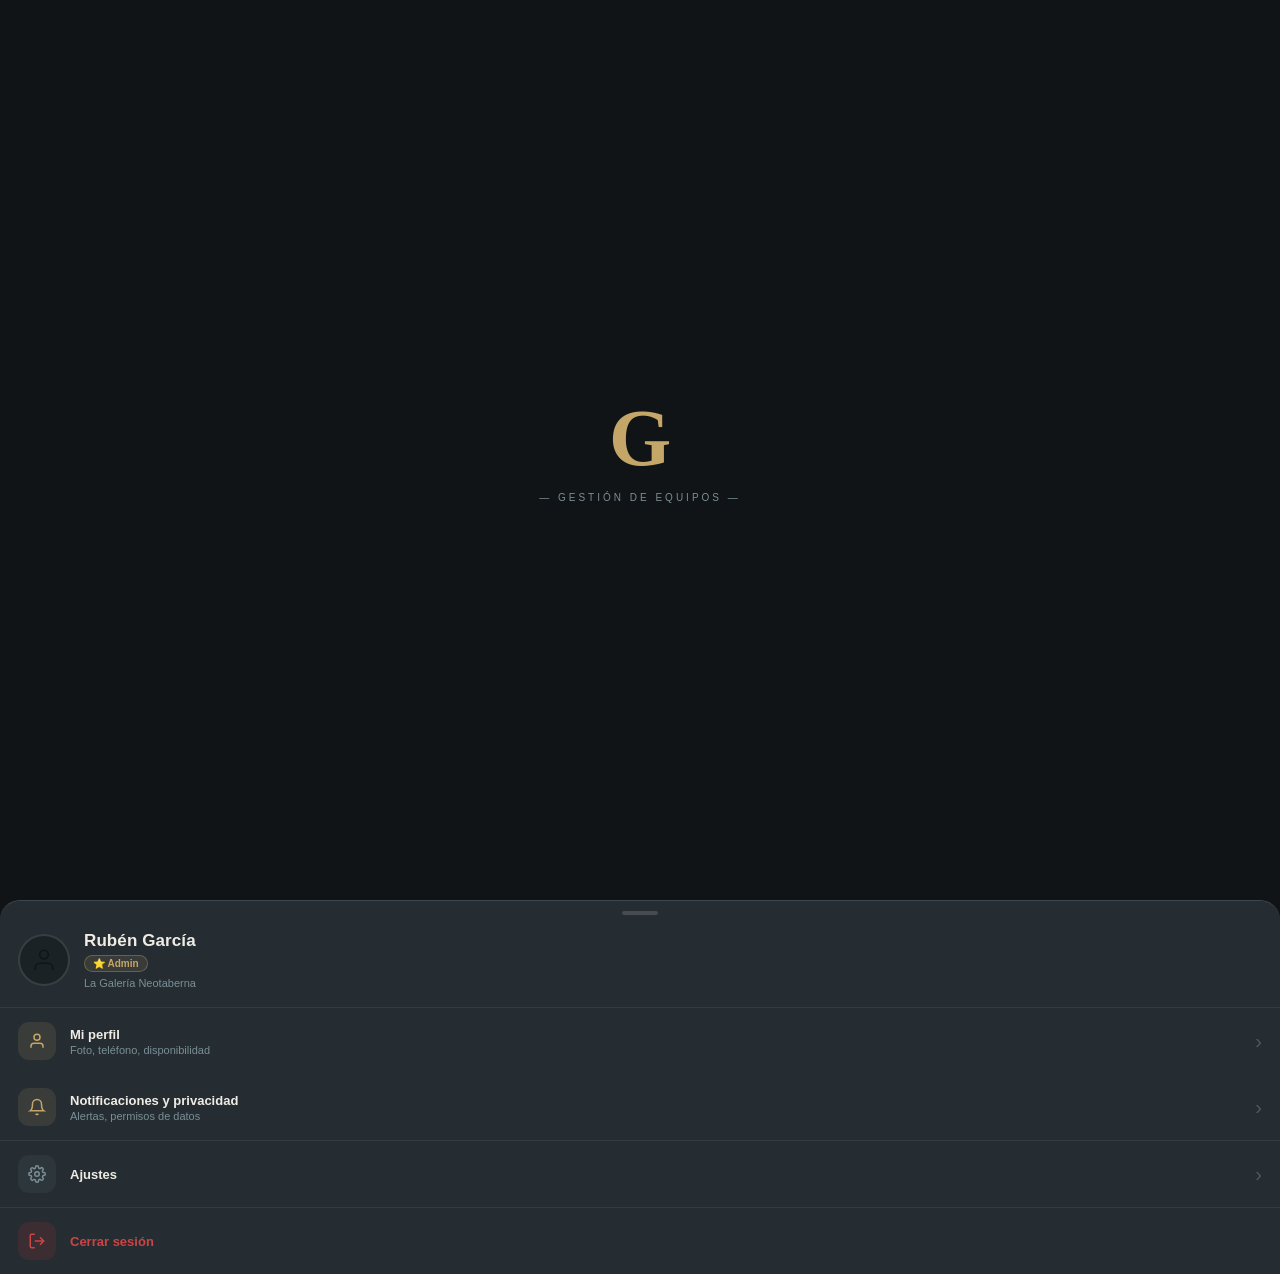
==== index.html @ b86d07d1 "v0.2.6 limpieza de stock icono de guardado modal y helpers" ====
﻿<!DOCTYPE html>
<html lang="es">
<head>
<meta charset="UTF-8">
<meta name="viewport" content="width=device-width,initial-scale=1.0,maximum-scale=1.0,viewport-fit=cover">
<title>La Galería — Gestión</title>
<link rel="stylesheet" href="assets/styles/tokens.css">
<style>
/* ── RESET & TOKENS ── */
*{box-sizing:border-box;margin:0;padding:0;-webkit-tap-highlight-color:transparent}
:root{
  --brd:rgba(255,255,255,0.07);
  --brd2:rgba(255,255,255,0.13);
}
body{
  background:var(--bg);
  font-family:-apple-system,BlinkMacSystemFont,"Segoe UI",sans-serif;
  height:100vh;height:100dvh;
  display:flex;flex-direction:column;overflow:hidden;
}


/* ══════════════════════════════
   LOGIN SCREEN
══════════════════════════════ */
#login-screen{
  position:fixed;inset:0;
  background:var(--bg);
  z-index:200;
  display:flex;flex-direction:column;
  align-items:center;justify-content:center;
  padding:24px;
  transition:opacity .3s;
}
#login-screen.hide{opacity:0;pointer-events:none}

.login-card{
  width:100%;max-width:360px;
  display:flex;flex-direction:column;gap:0;
}
.login-logo{
  text-align:center;
  padding-bottom:28px;
}
.login-logo .neo{font-size:8px;letter-spacing:3px;color:var(--acc);text-transform:uppercase;margin-bottom:2px}
.login-logo .main{font-size:28px;color:var(--acc);font-family:Georgia,serif;letter-spacing:5px;line-height:1}
.login-logo .deco{display:flex;align-items:center;justify-content:center;gap:6px;margin-top:4px}
.login-logo .line{width:28px;height:.5px;background:rgba(197,166,105,.4)}
.login-logo .sub{font-size:7px;letter-spacing:3px;color:var(--acc);opacity:.6;text-transform:uppercase}

.login-form{
  background:var(--surf);
  border:1px solid var(--brd2);
  border-radius:16px;
  padding:24px 20px 20px;
  display:flex;flex-direction:column;gap:14px;
}
.l-field{display:flex;flex-direction:column;gap:5px}
.l-field label{font-size:10px;font-weight:700;color:var(--dim);letter-spacing:.6px;text-transform:uppercase}
.l-input-wrap{
  display:flex;align-items:center;gap:10px;
  background:var(--bg);border:1px solid var(--brd2);border-radius:10px;padding:10px 13px;
}
.l-input-wrap svg{color:var(--dim);flex-shrink:0}
.l-input-wrap input{
  flex:1;background:none;border:none;outline:none;
  color:var(--txt);font-size:14px;
}
.l-input-wrap input::placeholder{color:var(--faint)}
.l-input-wrap:focus-within{border-color:var(--acc-bd)}

.btn-login{
  background:var(--acc);border:none;border-radius:10px;
  padding:13px;width:100%;
  font-size:14px;font-weight:700;color:#1a1810;
  cursor:pointer;letter-spacing:.3px;
  transition:opacity .15s;
}
.btn-login:active{opacity:.85}
.login-forgot{
  text-align:center;font-size:12px;color:var(--dim);
  padding-top:4px;
}
.login-forgot span{color:var(--acc);cursor:pointer}


/* ══════════════════════════════
   APP SHELL
══════════════════════════════ */
#app{display:flex;flex-direction:column;flex:1;overflow:hidden;opacity:0;transition:opacity .3s}
#app.show{opacity:1}


/* ══════════════════════════════
   HEADER — único, siempre igual
══════════════════════════════ */









#header-avatar{
  /* avatar RG — derecha */
  width:34px;height:34px;border-radius:50%;
  background:var(--acc);border:none;
  cursor:pointer;display:flex;align-items:center;justify-content:center;
  font-size:11px;font-weight:700;color:#1a1810;letter-spacing:.5px;
  flex-shrink:0;transition:box-shadow .2s;
}
#header-avatar:active{box-shadow:0 0 0 3px var(--acc-bd)}
#header-save-ind{display:flex;align-items:center;justify-content:center;width:26px;height:26px;color:#C9A84C;opacity:.35;transition:opacity .3s,color .3s;flex-shrink:0;cursor:default}
#header-save-ind.saving{opacity:1;animation:hsi-pulse 1.2s ease-in-out infinite}
#header-save-ind.saved{opacity:1}
#header-save-ind.save-err{color:#cc6060;opacity:1}
@keyframes hsi-pulse{0%,100%{opacity:.5}50%{opacity:1}}


/* ══════════════════════════════
   CONTENT — iframes
══════════════════════════════ */
#pages{position:fixed;top:52px;left:0;right:0;bottom:62px;overflow:hidden}
#pages iframe{position:absolute;inset:0;width:100%;height:100%;border:none;display:none;overflow:hidden}
#pages iframe.active{display:block}


/* ══════════════════════════════
   FOOTER NAV — único, siempre igual
══════════════════════════════ */
.nav-btn{
  flex:1;display:flex;flex-direction:column;
  align-items:center;justify-content:center;gap:3px;
  cursor:pointer;padding:6px 4px;border:none;background:transparent;
}
.nav-btn svg{color:var(--faint);transition:color .15s}
.nav-btn span{font-size:10px;font-weight:500;color:var(--faint);transition:color .15s}
.nav-btn.active svg,.nav-btn.active span{color:var(--acc)}
.nav-btn:active{opacity:.7}


/* ══════════════════════════════
   OVERLAY — fondo oscuro
══════════════════════════════ */
#overlay{
  position:fixed;inset:0;
  background:rgba(0,0,0,0);
  z-index:100;pointer-events:none;
  transition:background .3s;
}
#overlay.show{background:rgba(0,0,0,.65);pointer-events:auto}


/* ══════════════════════════════
   PERFIL — bottom sheet genérico
   (igual para todos los roles)
══════════════════════════════ */
#profile-sheet{
  position:fixed;bottom:0;left:0;right:0;
  background:#252d32;
  border-radius:20px 20px 0 0;
  border-top:1px solid var(--brd2);
  transform:translateY(100%);
  transition:transform .32s cubic-bezier(.32,0,.18,1);
  z-index:110;
  max-height:88vh;overflow-y:auto;
}
#profile-sheet.show{transform:translateY(0)}

.sheet-handle{display:flex;justify-content:center;padding:10px 0 6px}
.handle-bar{width:36px;height:4px;background:rgba(255,255,255,.15);border-radius:2px}

/* hero del perfil */
.prf-hero{
  display:flex;align-items:center;gap:14px;
  padding:10px 18px 18px;
  border-bottom:1px solid var(--brd);
}
.prf-avatar{
  width:52px;height:52px;border-radius:50%;
  background:var(--surf);border:2px solid var(--brd2);
  display:flex;align-items:center;justify-content:center;
  flex-shrink:0;overflow:hidden;position:relative;
}
.prf-avatar svg{opacity:.4}
.prf-name{font-size:17px;font-weight:700;color:var(--txt);letter-spacing:.1px}
.prf-badge{
  display:inline-flex;align-items:center;gap:4px;
  background:var(--acc-bg);border:1px solid var(--acc-bd);
  border-radius:10px;padding:2px 8px;
  font-size:10px;font-weight:700;color:var(--acc);margin-top:4px;
}
.prf-local{font-size:11px;color:var(--dim);margin-top:5px}

/* filas del menú de perfil */
.prf-section{border-bottom:1px solid var(--brd)}
.prf-section:last-child{border-bottom:none;padding-bottom:env(safe-area-inset-bottom,12px)}
.prf-row{
  display:flex;align-items:center;gap:14px;
  padding:14px 18px;cursor:pointer;
  transition:background .15s;
}
.prf-row:active{background:rgba(255,255,255,.04)}
.prf-icon{
  width:38px;height:38px;border-radius:11px;
  display:flex;align-items:center;justify-content:center;flex-shrink:0;
}
.pi-gold{background:var(--acc-bg);color:var(--acc)}
.pi-dim{background:rgba(74,90,96,.2);color:var(--dim)}
.pi-red{background:var(--red-bg);color:var(--red)}
.prf-label{font-size:13px;font-weight:600;color:var(--txt)}
.prf-sub{font-size:11px;color:var(--dim);margin-top:2px}
.prf-arrow{color:var(--faint);font-size:20px;font-weight:300;margin-left:auto;flex-shrink:0}

/* fila cerrar sesión — layout especial */
.prf-logout-right{
  margin-left:auto;
  display:flex;align-items:center;gap:6px;
  background:var(--red-bg);border:1px solid var(--red-bd);
  border-radius:8px;padding:7px 13px;
}
.prf-logout-right span{font-size:12px;font-weight:700;color:var(--red)}


/* ══════════════════════════════
   MODALES SECUNDARIOS
   (Zonas, Equipo — reutilizados)
══════════════════════════════ */
.modal-overlay{
  position:fixed;inset:0;
  background:rgba(0,0,0,.75);
  z-index:130;display:none;
  align-items:center;justify-content:center;padding:20px;
}
.modal-overlay.show{display:flex}
.modal{
  background:var(--nav);border:1px solid var(--brd2);
  border-radius:14px;padding:18px;
  width:100%;max-width:380px;
  max-height:85vh;overflow-y:auto;
}
.modal-hdr{display:flex;align-items:center;justify-content:space-between;margin-bottom:14px}
.modal-title{font-size:14px;font-weight:700;color:var(--txt)}
.mclose{background:none;border:none;font-size:22px;color:var(--dim);cursor:pointer;line-height:1}

.field{margin-bottom:10px}
.field label{display:block;font-size:10px;font-weight:700;color:var(--dim);margin-bottom:4px;text-transform:uppercase;letter-spacing:.5px}
.inp{width:100%;background:var(--bg);border:1px solid var(--brd2);border-radius:8px;padding:9px 12px;color:var(--txt);font-size:13px;outline:none}
.inp:focus{border-color:var(--acc-bd)}
.row2{display:grid;grid-template-columns:1fr 1fr;gap:8px}
.btn-confirm{background:var(--acc);border:none;border-radius:8px;padding:12px;width:100%;font-size:13px;font-weight:700;color:#1a1810;cursor:pointer;margin-top:8px}
.btn-confirm:active{opacity:.85}
.btn-del{background:transparent;border:1px solid var(--red-bd);border-radius:8px;padding:10px;width:100%;font-size:12px;font-weight:600;color:var(--red);cursor:pointer;margin-top:6px}

.stepper-field{display:flex;align-items:center;gap:4px}
.step-btn{width:36px;height:36px;flex-shrink:0;border-radius:8px;border:1px solid var(--brd2);background:var(--nav);color:var(--txt);font-size:20px;font-weight:300;cursor:pointer;display:flex;align-items:center;justify-content:center}
.step-inp{text-align:center;flex:1;min-width:0}
.step-inp::-webkit-inner-spin-button,.step-inp::-webkit-outer-spin-button{-webkit-appearance:none}

.emoji-grid{display:grid;grid-template-columns:repeat(7,1fr);gap:4px;margin-top:4px}
.emoji-opt{padding:8px 4px;border-radius:8px;border:1px solid var(--brd2);background:var(--surf);font-size:18px;text-align:center;cursor:pointer;transition:all .15s}
.emoji-opt.act{background:var(--acc-bg);border-color:var(--acc-bd);box-shadow:0 0 0 2px var(--acc-bd)}
.emoji-grid-wrap{overflow:hidden;transition:max-height .25s ease}
.emoji-grid-wrap.collapsed{max-height:52px}
.emoji-grid-wrap.expanded{max-height:400px}
.emoji-expand-btn{display:flex;align-items:center;justify-content:center;gap:5px;width:100%;margin-top:6px;padding:7px;background:transparent;border:1px solid var(--brd2);border-radius:8px;color:var(--dim);font-size:11px;font-weight:600;cursor:pointer}
.emoji-expand-chevron{font-style:normal;transition:transform .2s;display:inline-block}

.switch{position:relative;display:inline-block;width:44px;height:26px;flex-shrink:0}
.switch input{opacity:0;width:0;height:0;position:absolute}
.switch-track{position:absolute;inset:0;background:var(--brd2);border-radius:13px;transition:.2s;cursor:pointer}
.switch-track:before{content:'';position:absolute;width:20px;height:20px;left:3px;top:3px;background:#fff;border-radius:50%;transition:.2s}
.switch input:checked + .switch-track{background:var(--acc)}
.switch input:checked + .switch-track:before{transform:translateX(18px)}
.nombre-switch-row{display:flex;align-items:flex-end;gap:10px;margin-bottom:10px}
.nombre-switch-row .field{flex:1;margin-bottom:0}
.switch-row{display:flex;flex-direction:column;align-items:center;gap:4px;flex-shrink:0;padding-bottom:2px}
.switch-lbl{font-size:10px;font-weight:700;color:var(--dim);text-transform:uppercase;letter-spacing:.5px}


/* ══════════════════════════════
   TOAST
══════════════════════════════ */
#_toast{
  position:fixed;bottom:80px;left:50%;transform:translateX(-50%);
  background:#1a2f3a;border:1px solid var(--brd2);
  color:var(--txt);padding:9px 18px;border-radius:20px;
  font-size:12px;font-weight:600;
  z-index:999;opacity:0;transition:opacity .3s;
  pointer-events:none;white-space:nowrap;
}


/* recordar sesión */
.l-remember{
  display:flex;align-items:center;gap:10px;cursor:pointer;
  padding:2px 0;
}
.l-remember input{display:none}
.l-remember-track{
  width:38px;height:22px;border-radius:11px;
  background:var(--brd2);position:relative;
  flex-shrink:0;transition:background .2s;
}
.l-remember-track::before{
  content:'';position:absolute;
  width:16px;height:16px;top:3px;left:3px;
  background:#fff;border-radius:50%;transition:transform .2s;
}
.l-remember input:checked ~ .l-remember-track{background:var(--acc)}
.l-remember input:checked ~ .l-remember-track::before{transform:translateX(16px)}
.l-remember-label{font-size:12px;color:var(--muted)}

/* LANDSCAPE */
@media (orientation:landscape) and (max-height:500px){
  
  }

/* ── FOOTER FIXED ── */
.switch-track::before{content:'';position:absolute;width:20px;height:20px;left:3px;top:3px;background:white;border-radius:50%;transition:transform .2s}
.switch input:checked + .switch-track::before{transform:translateX(18px)}
.prf-mp-avatar-wrap{display:flex;flex-direction:column;align-items:center;padding:20px 18px 14px;border-bottom:1px solid var(--brd)}
.prf-mp-avatar{width:72px;height:72px;border-radius:50%;background:rgba(197,166,105,.12);border:2px solid rgba(197,166,105,.3);display:flex;align-items:center;justify-content:center;font-size:24px;font-weight:700;color:var(--acc);overflow:hidden;margin-bottom:10px}
.prf-mp-photo-btn{display:flex;align-items:center;gap:6px;background:var(--surf,#1a2226);border:1px solid var(--brd2,rgba(255,255,255,.12));border-radius:20px;padding:6px 14px;font-size:12px;font-weight:600;color:var(--dim);cursor:pointer}
.prf-mp-fields{flex:1;overflow-y:auto;padding:4px 0}
.prf-mp-field{padding:10px 18px;border-bottom:1px solid var(--brd)}
.prf-mp-field-ro{opacity:.55}
.prf-mp-lbl{display:block;font-size:10px;font-weight:700;color:var(--dim);text-transform:uppercase;letter-spacing:.5px;margin-bottom:5px}
.prf-mp-optional{font-size:9px;color:var(--dim);background:var(--surf,#1a2226);border-radius:4px;padding:1px 5px;margin-left:4px;text-transform:none}
.prf-mp-input-wrap{display:flex;align-items:center;gap:8px;background:var(--surf,#1a2226);border:1px solid var(--brd2,rgba(255,255,255,.12));border-radius:10px;padding:0 10px}
.prf-mp-readonly{opacity:.55}
.prf-mp-inp{flex:1;background:none;border:none;padding:10px 0;font-size:13px;color:var(--txt);outline:none}
.prf-mp-inp::placeholder{color:var(--dim)}
.prf-mp-edit-btn{background:none;border:none;color:var(--dim);cursor:pointer;display:flex;align-items:center;padding:4px}
.prf-mp-lock{color:var(--dim);display:flex;align-items:center}
.prf-mp-hint{font-size:11px;color:var(--dim);margin-top:4px;display:block}
.prf-mp-rol-badge{display:inline-flex;align-items:center;gap:6px;background:rgba(197,166,105,.12);border:1px solid rgba(197,166,105,.3);border-radius:20px;padding:5px 12px;font-size:12px;font-weight:700;color:var(--acc)}
.prf-mp-save{width:100%;padding:12px;border-radius:12px;border:none;background:var(--acc);color:#1a1810;font-size:14px;font-weight:700;cursor:pointer;opacity:.45;pointer-events:none;transition:opacity .15s}
.prf-mp-save.dirty{opacity:1;pointer-events:all}
.notif-section{padding:6px 18px 10px}
.notif-section+.notif-section{border-top:1px solid var(--brd)}
.notif-section-title{font-size:10px;font-weight:700;letter-spacing:.7px;text-transform:uppercase;color:var(--acc);padding:12px 0 6px}
.notif-row{display:flex;align-items:center;justify-content:space-between;gap:12px;padding:7px 0}
.notif-label{font-size:13px;font-weight:500;color:var(--dim)}
.notif-row.locked{opacity:.35;pointer-events:none}

/* ── HEADER LOGO (superadmin only) ── */
#header-logo{
  cursor:pointer;
  transition:opacity .15s;
}
#header-logo:active{opacity:.7}

/* ── HEADER LAYOUT ── */




















#app-header{background:var(--nav);height:52px;padding-top:env(safe-area-inset-top,0);display:flex;align-items:center;justify-content:space-between;padding-left:16px;padding-right:16px;border-bottom:1px solid var(--brd);flex-shrink:0;position:relative;z-index:50}
.header-wordmark{display:flex;flex-direction:column;gap:1px;padding-left:4px}
.header-wordmark .neo{font-size:7px;letter-spacing:2px;color:var(--acc);text-transform:uppercase;opacity:.7;text-align:center}
.header-wordmark .main{font-size:14px;font-weight:700;color:var(--acc);font-family:Georgia,serif;letter-spacing:2px;line-height:1;text-align:center}
.header-wordmark .deco{display:flex;align-items:center;gap:4px;justify-content:center}
.header-wordmark .line{flex:1;height:1px;background:var(--acc);opacity:.3;width:16px}
.header-wordmark .sub{font-size:6px;letter-spacing:1.5px;color:var(--acc);opacity:.6;white-space:nowrap;text-align:center}
.header-right{display:flex;align-items:center;gap:8px;flex-shrink:0}
#header-sa{width:34px;height:34px;border-radius:9px;background:rgba(197,166,105,.12);border:1px solid rgba(197,166,105,.3);cursor:pointer;font-size:12px;font-family:Georgia,serif;font-weight:700;color:var(--acc);flex-shrink:0}

/* ── AJUSTES MODAL ── */
.aj-row{display:flex;align-items:center;justify-content:space-between;gap:12px;padding:10px 0}
.aj-theme-group{display:flex;gap:4px}
.aj-theme-btn{padding:5px 10px;border-radius:8px;border:1px solid var(--brd2);background:var(--surf,#1a2226);color:var(--dim);font-size:11px;font-weight:600;cursor:pointer;transition:all .15s}
.aj-theme-btn.active{background:var(--acc-bg,rgba(197,166,105,.12));border-color:var(--acc-bd,rgba(197,166,105,.3));color:var(--acc)}

/* ── PIN LOGIN ── */
.pin-display-wrap{margin:4px 0 2px}
.pin-display-wrap label{font-size:11px;font-weight:700;color:var(--acc);display:block;margin-bottom:8px;text-transform:uppercase;letter-spacing:.5px}
.pin-dots{display:flex;justify-content:center;gap:14px}
.pin-dot{width:14px;height:14px;border-radius:50%;border:2px solid var(--brd2);background:transparent;transition:all .15s}
.pin-dot.filled{background:var(--acc);border-color:var(--acc)}
.pin-dot.error{background:#fc8181;border-color:#fc8181}
.pin-pad{display:grid;grid-template-columns:repeat(3,1fr);gap:16px;margin:10px 0 6px;place-items:center}
.pin-btn{width:56px;height:56px;border-radius:50%;border:1px solid var(--brd2);background:var(--nav);color:var(--txt);font-size:20px;font-weight:600;cursor:pointer;transition:all .1s;display:flex;align-items:center;justify-content:center;margin:0 auto}
.pin-btn:active{background:var(--acc-bg);border-color:var(--acc-bd);color:var(--acc);transform:scale(.95)}
.pin-btn-del{color:var(--dim)}


.pin-forgot-link{text-align:center;font-size:12px;color:var(--acc);cursor:pointer;padding:4px 0 8px;opacity:.8}
.pin-forgot-link:active{opacity:1}

#login-screen .l-field label{color:var(--acc);font-size:11px;font-weight:700;text-transform:uppercase;letter-spacing:.5px}
#login-screen .l-input-wrap{border:1px solid rgba(197,166,105,.3);background:rgba(197,166,105,.06)}
#login-screen .l-input-wrap:focus-within{border-color:var(--acc)}

/* ── Forgot PIN modal — above login screen ── */
#ov-forgot-pin{z-index:300}

/* ── LOGIN STEPS ── */
#login-screen{position:fixed;inset:0;background:var(--bg);z-index:200;display:flex;flex-direction:column;align-items:center;justify-content:center}
.ls-step{width:100%;max-width:340px;padding:0 28px;display:flex;flex-direction:column;align-items:center;animation:lsFade .35s ease}
@keyframes lsFade{from{opacity:0;transform:translateY(10px)}to{opacity:1;transform:translateY(0)}}
.splash-logo{display:flex;flex-direction:column;align-items:center;gap:14px}
.splash-mark{font-size:80px;font-family:Georgia,serif;color:var(--acc);line-height:1;font-weight:700}
.splash-sub{font-size:10px;letter-spacing:3px;color:var(--dim);text-transform:uppercase}
.ls-header{width:100%;text-align:center;margin-bottom:28px;position:relative;display:flex;flex-direction:column;align-items:center}
.ls-logo-small{font-size:36px;font-family:Georgia,serif;color:var(--acc);font-weight:700;margin-bottom:14px}
.ls-title{font-size:20px;font-weight:700;color:var(--txt);margin-bottom:6px}
.ls-hint{font-size:13px;color:var(--dim)}
.ls-back{position:absolute;left:0;top:4px;background:none;border:none;color:var(--dim);cursor:pointer;padding:4px;display:flex;align-items:center}
.ls-body{display:flex;flex-direction:column;gap:16px;width:100%}
.ls-#login-screen .l-input-wrap{border:1px solid rgba(197,166,105,.3);background:rgba(197,166,105,.06);border-radius:12px}
#login-screen .l-input-wrap:focus-within{border-color:var(--acc)}
#login-screen input{font-size:16px}
#ov-forgot-pin{z-index:300}

.ob-dot{width:8px;height:8px;border-radius:50%;background:var(--brd2);transition:all .25s}
.ob-dot.active{background:var(--acc);width:20px;border-radius:4px}

/* ── APP FOOTER ── */

/* ── FOOTER NAV ── */
footer#app-footer{
  position:fixed;
  bottom:0;left:0;right:0;
  height:62px;
  padding-bottom:env(safe-area-inset-bottom,0);
  background:var(--nav);
  border-top:1px solid var(--brd);
  display:flex;
  align-items:center;
  z-index:100;
}
</style>
</head>
<body>


<!-- ══════════════════════════════
     LOGIN SCREEN
══════════════════════════════ -->
<div id="login-screen">
  <div id="ls-splash" class="ls-step">
    <div class="splash-logo">
      <div class="splash-mark">G</div>
      <div class="splash-sub">— gesti&#243;n de equipos —</div>
    </div>
  </div>
  <div id="ls-tel" class="ls-step" style="display:none">
    <div class="ls-header">
      <div class="ls-logo-small">G</div>
      <div class="ls-title">Introduce tu n&#250;mero</div>
      <div class="ls-hint">Usaremos tu tel&#233;fono para identificarte</div>
    </div>
    <div class="ls-body">
      <div class="l-field">
        <div class="l-input-wrap">
          <svg width="16" height="16" viewBox="0 0 24 24" fill="none" stroke="currentColor" stroke-width="2"><path d="M22 16.92v3a2 2 0 01-2.18 2 19.79 19.79 0 01-8.63-3.07A19.5 19.5 0 013.07 9.8 19.79 19.79 0 01.022 1.18 2 2 0 012 0h3a2 2 0 012 1.72c.127.96.361 1.903.7 2.81a2 2 0 01-.45 2.11L6.09 7.91a16 16 0 006 6l1.27-1.27a2 2 0 012.11-.45c.907.339 1.85.573 2.81.7A2 2 0 0122 14.92v2z"/></svg>
          <input id="l-tel" type="tel" placeholder="+34 600 000 000" autocomplete="tel" oninput="ls_onTelInput(this)">
        </div>
      </div>
      <button class="btn-login" id="ls-tel-btn" onclick="ls_goPin()" style="opacity:.4;pointer-events:none">Continuar</button>
      <label class="l-remember" style="justify-content:center;margin-top:4px">
        <input type="checkbox" id="l-remember" checked>
        <span class="l-remember-track"></span>
        <span class="l-remember-label">Recordar en este dispositivo</span>
      </label>
    </div>
  </div>
  <div id="ls-pin" class="ls-step" style="display:none">
    <div class="ls-header">
      <button class="ls-back" onclick="ls_back()">
        <svg width="20" height="20" viewBox="0 0 24 24" fill="none" stroke="currentColor" stroke-width="2.5"><polyline points="15 18 9 12 15 6"/></svg>
      </button>
      <div class="ls-logo-small">G</div>
      <div class="ls-title">Introduce tu PIN</div>
      <div class="ls-hint" id="ls-tel-display"></div>
    </div>
    <div class="ls-body">
      <div class="pin-dots" id="pin-dots">
        <div class="pin-dot" id="pd0"></div>
        <div class="pin-dot" id="pd1"></div>
        <div class="pin-dot" id="pd2"></div>
        <div class="pin-dot" id="pd3"></div>
      </div>
      <div class="pin-pad" id="pin-pad">
        <button class="pin-btn" onclick="pin_press('1')">1</button>
        <button class="pin-btn" onclick="pin_press('2')">2</button>
        <button class="pin-btn" onclick="pin_press('3')">3</button>
        <button class="pin-btn" onclick="pin_press('4')">4</button>
        <button class="pin-btn" onclick="pin_press('5')">5</button>
        <button class="pin-btn" onclick="pin_press('6')">6</button>
        <button class="pin-btn" onclick="pin_press('7')">7</button>
        <button class="pin-btn" onclick="pin_press('8')">8</button>
        <button class="pin-btn" onclick="pin_press('9')">9</button>
        <div></div>
        <button class="pin-btn" onclick="pin_press('0')">0</button>
        <button class="pin-btn pin-btn-del" onclick="pin_del()">
          <svg width="18" height="18" viewBox="0 0 24 24" fill="none" stroke="currentColor" stroke-width="2"><path d="M21 4H8l-7 8 7 8h13a2 2 0 002-2V6a2 2 0 00-2-2z"/><line x1="18" y1="9" x2="12" y2="15"/><line x1="12" y1="9" x2="18" y2="15"/></svg>
        </button>
      </div>
      <div class="pin-forgot-link" onclick="pin_forgot()">&#191;Olvidaste tu PIN?</div>
    </div>
  </div>
</div>
<div id="app">

  <!-- HEADER — único -->
  <header id="app-header">
    <div class="header-wordmark">
      <span class="neo">— Neotaberna —</span>
      <span class="main">LA GALERÍA</span>
      <div class="deco">
        <div class="line"></div>
        <div class="sub">— Y algo más —</div>
        <div class="line"></div>
      </div>
    </div>
    <div class="header-right">
      <div id="header-save-ind" title="Guardado automático" style="display:flex"><svg width="15" height="15" viewBox="0 0 24 24" fill="none" stroke="currentColor" stroke-width="1.8" stroke-linecap="round" stroke-linejoin="round"><path d="M19 21H5a2 2 0 0 1-2-2V5a2 2 0 0 1 2-2h11l5 5v11a2 2 0 0 1-2 2z"/><polyline points="17 21 17 13 7 13 7 21"/><polyline points="7 3 7 8 15 8"/></svg></div>
      <button id="header-sa" onclick="openSuperadminPanel()" title="Panel de gestión" style="display:none">LG</button>
      <button id="header-avatar" onclick="openProfile()" title="Mi perfil">RG</button>
    </div>
  </header>

  <!-- PÁGINAS -->
  <div id="pages">
    <iframe id="fr-inicio"   src="lagaleria_inicio.html" loading="lazy"></iframe>
    <iframe id="fr-turnos"   src="lagaleria_turnos.html"   class="active"></iframe>
    <iframe id="fr-reservas" src="lagaleria_reservas.html" loading="lazy"></iframe>
    <iframe id="fr-stock"    src="lagaleria_stock.html"    loading="lazy"></iframe>
  </div>

  <!-- FOOTER NAV — único -->
  <footer id="app-footer">
    <!-- Inicio: solo admin/encargado — oculto para empleado -->
    <button class="nav-btn" id="bnav-inicio" onclick="goTo('inicio')" style="display:none">
      <svg width="22" height="22" viewBox="0 0 24 24" fill="none" stroke="currentColor" stroke-width="1.8"><path d="M3 9l9-7 9 7v11a2 2 0 01-2 2H5a2 2 0 01-2-2z"/><polyline points="9 22 9 12 15 12 15 22"/></svg>
      <span>Inicio</span>
    </button>
    <button class="nav-btn active" id="bnav-turnos" onclick="goTo('turnos')">
      <svg width="22" height="22" viewBox="0 0 24 24" fill="none" stroke="currentColor" stroke-width="1.8"><rect x="3" y="4" width="18" height="18" rx="2"/><line x1="16" y1="2" x2="16" y2="6"/><line x1="8" y1="2" x2="8" y2="6"/><line x1="3" y1="10" x2="21" y2="10"/></svg>
      <span>Turnos</span>
    </button>
    <button class="nav-btn" id="bnav-reservas" onclick="goTo('reservas')">
      <svg width="22" height="22" viewBox="0 0 24 24" fill="none" stroke="currentColor" stroke-width="1.8"><path d="M20 7H4a2 2 0 00-2 2v6a2 2 0 002 2h16a2 2 0 002-2V9a2 2 0 00-2-2z"/><path d="M16 7V5a2 2 0 00-2-2h-4a2 2 0 00-2 2v2"/></svg>
      <span>Reservas</span>
    </button>
    <button class="nav-btn" id="bnav-stock" onclick="goTo('stock')">
      <svg width="22" height="22" viewBox="0 0 24 24" fill="none" stroke="currentColor" stroke-width="1.8"><path d="M21 16V8a2 2 0 00-1-1.73l-7-4a2 2 0 00-2 0l-7 4A2 2 0 003 8v8a2 2 0 001 1.73l7 4a2 2 0 002 0l7-4A2 2 0 0021 16z"/><polyline points="3.27 6.96 12 12.01 20.73 6.96"/><line x1="12" y1="22.08" x2="12" y2="12"/></svg>
      <span>Stock</span>
    </button>
    <!-- Admin: solo admin/superadmin — oculto por defecto -->
    <button class="nav-btn" id="bnav-admin" onclick="goTo('admin')" style="display:none">
      <svg width="22" height="22" viewBox="0 0 24 24" fill="none" stroke="currentColor" stroke-width="1.8"><circle cx="12" cy="12" r="3"/><path d="M19.4 15a1.65 1.65 0 00.33 1.82l.06.06a2 2 0 010 2.83 2 2 0 01-2.83 0l-.06-.06a1.65 1.65 0 00-1.82-.33 1.65 1.65 0 00-1 1.51V21a2 2 0 01-4 0v-.09A1.65 1.65 0 009 19.4a1.65 1.65 0 00-1.82.33l-.06.06a2 2 0 01-2.83-2.83l.06-.06A1.65 1.65 0 004.68 15a1.65 1.65 0 00-1.51-1H3a2 2 0 010-4h.09A1.65 1.65 0 004.6 9a1.65 1.65 0 00-.33-1.82l-.06-.06a2 2 0 012.83-2.83l.06.06A1.65 1.65 0 009 4.68a1.65 1.65 0 001-1.51V3a2 2 0 014 0v.09a1.65 1.65 0 001 1.51 1.65 1.65 0 001.82-.33l.06-.06a2 2 0 012.83 2.83l-.06.06A1.65 1.65 0 0019.4 9a1.65 1.65 0 001.51 1H21a2 2 0 010 4h-.09a1.65 1.65 0 00-1.51 1z"/></svg>
      <span>Admin</span>
    </button>
  </footer>

</div><!-- /#app -->


<!-- ══════════════════════════════
     OVERLAY
══════════════════════════════ -->
<div id="overlay" onclick="closeAll()"></div>


<!-- ══════════════════════════════
     PERFIL — bottom sheet genérico
     (Admin / Encargado / Empleado)
══════════════════════════════ -->
<div id="profile-sheet" style="position:relative">
  <div class="sheet-handle"><div class="handle-bar"></div></div>

  <!-- hero -->
  <div class="prf-hero">
    <div class="prf-avatar">
      <svg width="26" height="26" viewBox="0 0 24 24" fill="none" stroke="currentColor" stroke-width="1.5"><path d="M20 21v-2a4 4 0 00-4-4H8a4 4 0 00-4 4v2"/><circle cx="12" cy="7" r="4"/></svg>
    </div>
    <div style="flex:1;min-width:0">
      <div class="prf-name" id="prf-name">Rubén García</div>
      <div class="prf-badge" id="prf-badge">⭐ Admin</div>
      <div class="prf-local" id="prf-local">La Galería Neotaberna</div>
    </div>
  </div>

  <!-- sección: cuenta -->
  <div class="prf-section">
    <div class="prf-row" onclick="prf_openModal()">
      <div class="prf-icon pi-gold">
        <svg width="18" height="18" viewBox="0 0 24 24" fill="none" stroke="currentColor" stroke-width="2"><path d="M20 21v-2a4 4 0 00-4-4H8a4 4 0 00-4 4v2"/><circle cx="12" cy="7" r="4"/></svg>
      </div>
      <div>
        <div class="prf-label">Mi perfil</div>
        <div class="prf-sub">Foto, teléfono, disponibilidad</div>
      </div>
      <span class="prf-arrow">›</span>
    </div>
    <div class="prf-row" onclick="notif_openModal()">
      <div class="prf-icon pi-gold">
        <svg width="18" height="18" viewBox="0 0 24 24" fill="none" stroke="currentColor" stroke-width="2"><path d="M18 8A6 6 0 006 8c0 7-3 9-3 9h18s-3-2-3-9"/><path d="M13.73 21a2 2 0 01-3.46 0"/></svg>
      </div>
      <div>
        <div class="prf-label">Notificaciones y privacidad</div>
        <div class="prf-sub">Alertas, permisos de datos</div>
      </div>
      <span class="prf-arrow">›</span>
    </div>
  </div>

  <!-- sección: app -->
  <div class="prf-section">
    <div class="prf-row" onclick="ajustes_openModal()">
      <div class="prf-icon pi-dim">
        <svg width="18" height="18" viewBox="0 0 24 24" fill="none" stroke="currentColor" stroke-width="2"><circle cx="12" cy="12" r="3"/><path d="M19.4 15a1.65 1.65 0 00.33 1.82l.06.06a2 2 0 010 2.83 2 2 0 01-2.83 0l-.06-.06a1.65 1.65 0 00-1.82-.33 1.65 1.65 0 00-1 1.51V21a2 2 0 01-4 0v-.09A1.65 1.65 0 009 19.4a1.65 1.65 0 00-1.82.33l-.06.06a2 2 0 01-2.83-2.83l.06-.06A1.65 1.65 0 004.68 15a1.65 1.65 0 00-1.51-1H3a2 2 0 010-4h.09A1.65 1.65 0 004.6 9a1.65 1.65 0 00-.33-1.82l-.06-.06a2 2 0 012.83-2.83l.06.06A1.65 1.65 0 009 4.68a1.65 1.65 0 001-1.51V3a2 2 0 014 0v.09a1.65 1.65 0 001 1.51 1.65 1.65 0 001.82-.33l.06-.06a2 2 0 012.83 2.83l-.06.06A1.65 1.65 0 0019.4 9a1.65 1.65 0 001.51 1H21a2 2 0 010 4h-.09a1.65 1.65 0 00-1.51 1z"/></svg>
      </div>
      <div>
        <div class="prf-label">Ajustes</div>
      </div>
      <span class="prf-arrow">›</span>
    </div>
  </div>

  <!-- sección: cerrar sesión -->
  <div class="prf-section">
    <div class="prf-row" onclick="doLogout()">
      <div class="prf-icon pi-red">
        <svg width="18" height="18" viewBox="0 0 24 24" fill="none" stroke="currentColor" stroke-width="2"><path d="M9 21H5a2 2 0 01-2-2V5a2 2 0 012-2h4"/><polyline points="16 17 21 12 16 7"/><line x1="21" y1="12" x2="9" y2="12"/></svg>
      </div>
      <div style="flex:1"><div class="prf-label" style="color:var(--red)">Cerrar sesión</div></div>
      
    </div>
  </div>
</div>


<!-- ══════════════════════════════
     MODAL — ZONAS (lista)
══════════════════════════════ -->
<div class="modal-overlay" id="ov-zona-list" onclick="if(event.target===this)closeModal('ov-zona-list')">
  <div class="modal" style="max-width:420px;padding:0;overflow:hidden">
    <div style="padding:16px 18px 14px;display:flex;align-items:center;justify-content:space-between;border-bottom:1px solid var(--brd)">
      <div>
        <div class="modal-title" style="font-size:15px">Zonas del local</div>
        <div style="font-size:11px;color:var(--dim);margin-top:2px" id="zona-list-sub">5 zonas · La Galería</div>
      </div>
      <button class="mclose" onclick="closeModal('ov-zona-list')">&#215;</button>
    </div>
    <div id="zon-list-modal" style="padding:8px 0;max-height:55vh;overflow-y:auto"></div>
    <div style="padding:10px 14px 16px">
      <button style="display:flex;align-items:center;justify-content:center;gap:8px;width:100%;padding:13px;border-radius:10px;background:transparent;border:1.5px dashed var(--acc-bd);color:var(--acc);font-size:13px;font-weight:600;cursor:pointer" onclick="openNewZona()">+ Nueva zona</button>
    </div>
  </div>
</div>


<!-- ══════════════════════════════
     MODAL — ZONA editar/crear
══════════════════════════════ -->
<div class="modal-overlay" id="ov-zona" onclick="if(event.target===this)closeModal('ov-zona')">
  <div class="modal" style="padding:0;overflow:hidden">
    <div style="padding:16px 18px 14px;display:flex;align-items:center;justify-content:space-between;border-bottom:1px solid var(--brd)">
      <div class="modal-title" id="zona-title" style="font-size:15px">Nueva zona</div>
      <button class="mclose" onclick="closeModal('ov-zona')">&#215;</button>
    </div>
    <div style="padding:16px 18px">
      <div class="nombre-switch-row">
        <div class="field">
          <label>Nombre</label>
          <input class="inp" id="z-nombre" placeholder="Terraza...">
        </div>
        <div class="switch-row">
          <span class="switch-lbl">Activa</span>
          <label class="switch">
            <input type="checkbox" id="z-activa" checked>
            <span class="switch-track"></span>
          </label>
        </div>
      </div>
      <div class="row2" style="align-items:flex-end;margin-bottom:10px">
        <div class="field" style="margin-bottom:0">
          <label>Mesas máx.</label>
          <div class="stepper-field">
            <button class="step-btn" onclick="stepField('z-mesas',-1,1,50)">−</button>
            <input class="inp step-inp" id="z-mesas" type="number" min="1" max="50" placeholder="8">
            <button class="step-btn" onclick="stepField('z-mesas',1,1,50)">+</button>
          </div>
        </div>
        <div class="field" style="margin-bottom:0">
          <label>Personas máx.</label>
          <div class="stepper-field">
            <button class="step-btn" onclick="stepField('z-pax',-1,1,200)">−</button>
            <input class="inp step-inp" id="z-pax" type="number" min="1" max="200" placeholder="24">
            <button class="step-btn" onclick="stepField('z-pax',1,1,200)">+</button>
          </div>
        </div>
      </div>
      <div class="field" style="margin-bottom:12px">
        <label>Icono</label>
        <div class="emoji-grid-wrap collapsed" id="emoji-grid-wrap">
          <div class="emoji-grid" id="emoji-grid"></div>
        </div>
        <input type="hidden" id="z-emoji" value="☀️">
        <button class="emoji-expand-btn" onclick="toggleEmojiGrid()">
          <i class="emoji-expand-chevron" id="emoji-chevron">▾</i>
          <span id="emoji-expand-lbl">Ver más iconos</span>
        </button>
      </div>
      <button class="btn-confirm" onclick="saveZona()">Guardar zona</button>
      <div id="del-zona-confirm-row" style="display:none;margin-top:8px">
        <div style="font-size:12px;color:var(--dim);text-align:center;margin-bottom:8px">¿Eliminar esta zona? Las reservas asociadas quedarán sin zona.</div>
        <div style="display:flex;gap:8px">
          <button class="btn-del" style="flex:1;margin:0" onclick="confirmDelZona()">Sí, eliminar</button>
          <button style="flex:1;background:transparent;border:1px solid var(--brd2);border-radius:8px;padding:10px;font-size:12px;font-weight:600;color:var(--muted);cursor:pointer" onclick="cancelDelZona()">Cancelar</button>
        </div>
      </div>
      <button class="btn-del" id="btn-del-zona" onclick="delZona()" style="display:none;margin-top:8px">Eliminar zona</button>
    </div>
  </div>
</div>


<!-- BANNER OFFLINE -->
<div id="offline-banner" style="
  display:none;position:fixed;top:0;left:0;right:0;
  background:#7a3a2a;border-bottom:1px solid rgba(204,68,68,.4);
  padding:8px 16px;font-size:12px;font-weight:600;color:#f0ece4;
  text-align:center;z-index:300;
">
  ⚠️ Sin conexión — los cambios no se guardarán en la nube
</div>

<!-- TOAST -->
<div id="_toast"></div>


<script src="https://cdn.jsdelivr.net/npm/@supabase/supabase-js@2/dist/umd/supabase.min.js"></script>
<script src="assets/lib/supabase-client.js"></script>
<script src="assets/lib/ui-helpers.js"></script>
<script src="assets/mock/profiles.js"></script>
<script>

/* ── LOAD LOCAL CONFIG desde Supabase ──
   Lee nombre, colores del local y los aplica al header
   TODO: cuando tengamos auth real, leer el local del usuario */
async function sbLoadLocal(){
  try{
    const {data,error} = await _sb.from('locales')
      .select('*').eq('id', LOCAL_ID).single();
    if(error){
      console.warn('sbLoadLocal RLS/error:', error.message);
      return null;
    }
    if(data){
      /* Apply colors */
      document.documentElement.style.setProperty('--nav', data.color_nav||'#22292D');
      document.documentElement.style.setProperty('--acc', data.color_acc||'#C5A669');
      /* Store for iframes */
      window._activeLocal = data;
    }
    return data;
  }catch(e){ console.error('sbLoadLocal',e); return null; }
}

/* getActiveLocal — llamado desde iframes para obtener config del local */
function getActiveLocal(){
  return window._activeLocal || {
    id:        LOCAL_ID,
    nombre:    'La Galería Neotaberna',
    slug:      'galeria',
    color_nav: '#22292D',
    color_acc: '#C5A669',
  };
}

/* ── VERIFY LOGIN contra Supabase ──
   TODO: reemplazar mock por Supabase Phone Auth
   Por ahora valida tel contra tabla trabajadores */
async function sbVerifyLogin(tel, pin){
  /* Mock PIN check — en producción: Supabase Auth */
  if(pin !== '1234') return null;

  /* Buscar trabajador por teléfono */
  try{
    const telClean = tel.replace(/\s/g,'').replace('+34','');
    const {data,error} = await _sb.from('trabajadores')
      .select('id, nombre, seccion, tel, prioridad')
      .eq('local_id', LOCAL_ID)
      .ilike('tel', '%'+telClean+'%')
      .eq('activo', true)
      .maybeSingle();
    if(error){
      console.warn('sbVerifyLogin RLS/error:', error.message);
      return null; /* fallback to mock */
    }
    if(data){
      return {
        nombre:   data.nombre,
        initials: data.nombre.split(' ').map(function(n){return n[0];}).join('').toUpperCase().slice(0,2),
        rol:      'empleado', /* TODO: leer de usuario_local cuando haya auth */
        localId:  LOCAL_ID,
        _sbId:    data.id,
      };
    }
  }catch(e){ console.error('sbVerifyLogin',e); }
  return null;
}


var currentUser = null; // se rellena al hacer login

/* Restore saved tel on load */
(function(){
  try{
    var saved = localStorage.getItem('lg_saved_tel');
    if(saved){
      var el = document.getElementById('l-tel');
      if(el) el.value = saved;
    }
  }catch(e){}
})();

var locales = [
  {id:1, nombre:'La Galería Neotaberna', initials:'LG', color:'#22292D', acc:'#C5A669', activo:true,
   trabajadores:19,
   zonas:[
     {id:101, nombre:'Terraza', emoji:'☀️', mesas:8,  pax:24, activa:true},
     {id:102, nombre:'Entrada', emoji:'🚪', mesas:4,  pax:12, activa:true},
     {id:103, nombre:'Barra',   emoji:'🍷', mesas:6,  pax:18, activa:true},
     {id:104, nombre:'Sala',    emoji:'🪑', mesas:10, pax:30, activa:true},
     {id:105, nombre:'Salón',   emoji:'🎭', mesas:6,  pax:20, activa:false},
   ]
  },
  {id:2, nombre:'La Sala', initials:'LS', color:'#1a1e2e', acc:'#8b9cf4', activo:true,
   trabajadores:8,
   zonas:[
     {id:201, nombre:'Escenario', emoji:'🎬', mesas:3, pax:80, activa:true},
     {id:202, nombre:'Barra',     emoji:'🍺', mesas:5, pax:15, activa:true},
     {id:203, nombre:'VIP',       emoji:'💫', mesas:4, pax:16, activa:true},
   ]
  },
];

var nextZonaId = 300;
var editingZonaId = null;
var selectedEmoji = '☀️';

var ZONA_EMOJIS = [
  '☀️','🌙','🌿','🌊','🏡','🚪','🍷','🍺','🎭','🎪',
  '🪑','🛋️','🌺','⛱️','🔥','💫','🎵','🏮','🕯️','🌸',
  '🍃','🏛️','🎨','🌴','🍾','✨','🎬','🎩',
];

/* ══════════════════════════════
   LOGIN / LOGOUT
══════════════════════════════ */
/* ── CLAVE localStorage (mock dev) ──
   TODO: con Supabase, persistSession:true lo gestiona automáticamente.
   Eliminar toda la lógica de localStorage de esta sección cuando se migre. */
var LS_KEY = 'ag_session';

function applySession(profile, remember){
  currentUser = {
    nombre:   profile.nombre,
    initials: profile.initials,
    rol:      profile.rol,
    localId:  profile.localId,
  };

  var avatarBtn = document.getElementById('header-avatar');
  var saBtn     = document.getElementById('header-sa');
  avatarBtn.textContent = currentUser.initials;
  /* Superadmin: muestra botón LG gestión + oculta perfil */
  if(currentUser.rol === 'superadmin'){
    if(saBtn)     saBtn.style.display = '';
    if(avatarBtn) avatarBtn.style.display = 'none';
  } else {
    if(saBtn)     saBtn.style.display = 'none';
    if(avatarBtn) avatarBtn.style.display = '';
  }

  /* Acceso para sub-módulos (iframes) — siempre disponible mientras dure la pestaña */
  try{ localStorage.setItem('lg_session', JSON.stringify(currentUser)); }catch(e){}
  /* Restaurar shell al recargar — solo si el toggle "Recordar" estaba activo */
  if(remember){ try{ localStorage.setItem(LS_KEY, JSON.stringify(currentUser)); }catch(e){} }
  /* Load local config from Supabase */
  sbLoadLocal();
  var canSeeInicio = (currentUser.rol === 'admin' || currentUser.rol === 'encargado');
  document.getElementById('bnav-inicio').style.display = canSeeInicio ? '' : 'none';

  var canSeeAdmin = (currentUser.rol === 'admin' || currentUser.rol === 'superadmin');
  document.getElementById('bnav-admin').style.display = canSeeAdmin ? '' : 'none';
  if (canSeeAdmin && !document.getElementById('fr-admin')) {
    var frAdmin = document.createElement('iframe');
    frAdmin.id = 'fr-admin';
    frAdmin.src = 'lagaleria_admin.html';
    frAdmin.loading = 'lazy';
    document.getElementById('pages').appendChild(frAdmin);
  }

  var defaultPage = canSeeInicio ? 'inicio' : 'turnos';
  goTo(defaultPage);

  var ls  = document.getElementById('login-screen');
  var app = document.getElementById('app');
  ls.classList.add('hide');
  app.classList.add('show');
  setTimeout(function(){ ls.style.display='none'; }, 350);
  setTimeout(function(){ onboarding_check(); }, 400);
}

/* auto-login — se ejecuta desde ls_init (DOMContentLoaded), no antes */

function doLogout(){
  /* limpiar sesión guardada */
  try{ localStorage.removeItem(LS_KEY); }catch(e){}
  try{ localStorage.removeItem('lg_session'); }catch(e){}
  /* TODO: await supabase.auth.signOut() */
  currentUser = null;
  closeAll();
  var ls  = document.getElementById('login-screen');
  var app = document.getElementById('app');
  ls.style.display = 'flex';
  ls.style.opacity = '0';
  app.classList.remove('show');
  setTimeout(function(){ ls.classList.remove('hide'); ls.style.opacity = ''; }, 50);
}

/* ══════════════════════════════
   OFFLINE DETECTION
   TODO (Antigravity React): implementar last-write-wins con
   localStorage como buffer y cola de sync al reconectar.
   Por ahora: solo aviso visual, sin persistencia offline.
══════════════════════════════ */
function updateOnlineStatus(){
  var banner = document.getElementById('offline-banner');
  if(!banner) return;
  if(navigator.onLine){
    banner.style.display = 'none';
  } else {
    banner.style.display = 'block';
    toast('Sin conexión — los cambios no se guardarán');
  }
}
window.addEventListener('online',  updateOnlineStatus);
window.addEventListener('offline', updateOnlineStatus);

/* Permitir Enter en el formulario de login */
document.addEventListener('keydown', function(e){
  if(e.key === 'Enter'){
    var ls = document.getElementById('login-screen');
    if(ls && ls.style.display !== 'none' && !ls.classList.contains('hide')){
      doLogin();
    }
  }
});


/* ══════════════════════════════
   NAVEGACIÓN
══════════════════════════════ */
var PAGES = ['inicio','turnos','reservas','stock','admin'];

function goTo(page){
  PAGES.forEach(function(p){
    var fr = document.getElementById('fr-'+p);
    var bn = document.getElementById('bnav-'+p);
    if(fr) fr.classList.remove('active');
    if(bn) bn.classList.remove('active');
  });
  var fr = document.getElementById('fr-'+page);
  var bn = document.getElementById('bnav-'+page);
  if(fr) fr.classList.add('active');
  if(bn) bn.classList.add('active');
}

var _hsiDimTimer = null;
function setHeaderSaveState(state){
  var el = document.getElementById('header-save-ind');
  if(!el) return;
  el.classList.remove('saving','saved','save-err');
  clearTimeout(_hsiDimTimer);
  if(state === 'saving'){
    el.classList.add('saving');
    el.title = 'Guardando cambios automáticamente';
  } else if(state === 'saved'){
    el.classList.add('saved');
    el.title = 'Cambios guardados';
    _hsiDimTimer = setTimeout(function(){ el.classList.remove('saved'); }, 3000);
  } else if(state === 'error'){
    el.classList.add('save-err');
    el.title = 'Error al guardar — revisa la conexión';
  } else {
    el.title = 'Guardado automático';
  }
}

function goToAndClose(page){
  goTo(page);
  closeAll();
}


/* ══════════════════════════════
   PERFIL SHEET
══════════════════════════════ */
function openProfile(){
  var local = getActiveLocal();
  document.getElementById('prf-name').textContent  = currentUser.name;
  document.getElementById('prf-badge').textContent = rolLabel(currentUser.rol);
  document.getElementById('prf-local').textContent = local.nombre;
  document.getElementById('profile-sheet').classList.add('show');
  document.getElementById('overlay').classList.add('show');
}

function rolLabel(rol){
  return {admin:'⭐ Admin', encargado:'🔑 Encargado', empleado:'👤 Empleado'}[rol] || rol;
}


/* ══════════════════════════════
   CERRAR TODO
══════════════════════════════ */
function closeAll(){
  document.getElementById('profile-sheet').classList.remove('show');
  document.getElementById('overlay').classList.remove('show');
  /* cerrar modales secundarios */
  document.querySelectorAll('.modal-overlay.show').forEach(function(m){
    m.classList.remove('show');
  });
}


/* ══════════════════════════════
   ZONAS
══════════════════════════════ */
function openZonasFromAdmin(){
  renderZon();
  var local = getActiveLocal();
  var sub = document.getElementById('zona-list-sub');
  if(sub) sub.textContent = (local.zonas||[]).length + ' zonas · ' + local.nombre.split(' ')[0];
  showModal('ov-zona-list');
}
function closeZonasPanel(){ closeModal('ov-zona-list'); }

function renderZon(){
  var zonas = (getActiveLocal().zonas || []);
  var html = zonas.map(function(z){
    var inactiva = z.activa === false;
    return '<div style="background:var(--surf);border:1px solid var(--brd);border-radius:10px;padding:12px 14px;margin:0 14px 8px;display:flex;align-items:center;gap:10px;cursor:pointer;opacity:'+(inactiva?.5:1)+'" onclick="openEditZona('+z.id+')">'
      +'<span style="font-size:20px">'+z.emoji+'</span>'
      +'<div style="flex:1">'
        +'<div style="display:flex;align-items:center;gap:7px">'
          +'<span style="font-size:13px;font-weight:700;color:var(--txt)">'+z.nombre+'</span>'
          +(inactiva?'<span style="font-size:9px;font-weight:700;background:var(--red-bg);border:1px solid var(--red-bd);color:var(--red);border-radius:4px;padding:1px 6px">INACTIVA</span>':'')
        +'</div>'
        +'<div style="font-size:11px;color:var(--dim)">'+z.mesas+' mesas'+(z.pax?' · '+z.pax+' personas':'')+'</div>'
      +'</div>'
      +'<span style="color:var(--faint);font-size:18px">›</span>'
    +'</div>';
  }).join('');
  var listModal = document.getElementById('zon-list-modal');
  if(listModal) listModal.innerHTML = html;
}

function openNewZona(){
  editingZonaId = null;
  document.getElementById('zona-title').textContent = 'Nueva zona';
  document.getElementById('btn-del-zona').style.display = 'none';
  document.getElementById('del-zona-confirm-row').style.display = 'none';
  document.getElementById('z-nombre').value = '';
  document.getElementById('z-mesas').value = '';
  document.getElementById('z-pax').value = '';
  document.getElementById('z-activa').checked = true;
  renderEmojiGrid('☀️');
  showModal('ov-zona');
}

function openEditZona(id){
  var z = (getActiveLocal().zonas||[]).find(function(x){ return x.id===id; });
  if(!z) return;
  editingZonaId = id;
  document.getElementById('zona-title').textContent = 'Editar zona';
  document.getElementById('btn-del-zona').style.display = 'block';
  document.getElementById('del-zona-confirm-row').style.display = 'none';
  document.getElementById('z-nombre').value = z.nombre;
  document.getElementById('z-mesas').value = z.mesas;
  document.getElementById('z-pax').value = z.pax || '';
  document.getElementById('z-activa').checked = z.activa !== false;
  renderEmojiGrid(z.emoji);
  showModal('ov-zona');
}

function saveZona(){
  var nombre = document.getElementById('z-nombre').value.trim();
  if(!nombre){ toast('Introduce un nombre'); return; }
  var data = {
    nombre: nombre,
    emoji: selectedEmoji || '📍',
    mesas: parseInt(document.getElementById('z-mesas').value) || 1,
    pax: parseInt(document.getElementById('z-pax').value) || null,
    activa: document.getElementById('z-activa').checked,
  };
  var local = getActiveLocal();
  if(editingZonaId){
    var z = local.zonas.find(function(x){ return x.id===editingZonaId; });
    if(z) Object.assign(z, data);
  } else {
    local.zonas.push(Object.assign({id: ++nextZonaId}, data));
  }
  closeModal('ov-zona');
  renderZon();
  toast('Zona guardada ✓');
}

function delZona(){
  document.getElementById('btn-del-zona').style.display = 'none';
  document.getElementById('del-zona-confirm-row').style.display = 'block';
}
function confirmDelZona(){
  if(!editingZonaId) return;
  var local = getActiveLocal();
  local.zonas = local.zonas.filter(function(x){ return x.id !== editingZonaId; });
  closeModal('ov-zona');
  renderZon();
  toast('Zona eliminada');
}
function cancelDelZona(){
  document.getElementById('btn-del-zona').style.display = 'block';
  document.getElementById('del-zona-confirm-row').style.display = 'none';
}

function renderEmojiGrid(current){
  selectedEmoji = current || ZONA_EMOJIS[0];
  document.getElementById('z-emoji').value = selectedEmoji;
  var grid = document.getElementById('emoji-grid');
  if(!grid) return;
  grid.innerHTML = ZONA_EMOJIS.map(function(e){
    return '<div class="emoji-opt'+(e===selectedEmoji?' act':'')+'" onclick="pickEmoji(\''+e+'\',this)">'+e+'</div>';
  }).join('');
}
function pickEmoji(e, el){
  selectedEmoji = e;
  document.querySelectorAll('#emoji-grid .emoji-opt').forEach(function(x){ x.classList.remove('act'); });
  el.classList.add('act');
}
function toggleEmojiGrid(){
  var wrap = document.getElementById('emoji-grid-wrap');
  var lbl  = document.getElementById('emoji-expand-lbl');
  var chev = document.getElementById('emoji-chevron');
  var expanded = wrap.classList.toggle('expanded');
  wrap.classList.toggle('collapsed', !expanded);
  lbl.textContent  = expanded ? 'Ver menos' : 'Ver más iconos';
  chev.style.transform = expanded ? 'rotate(180deg)' : '';
}



/* ══ MI PERFIL ══ */
function prf_openModal(){
  var u=currentUser||{};
  var isAdmin=u.rol==='admin';
  var nameEl=document.getElementById('prf-mp-name');
  var emailEl=document.getElementById('prf-mp-email');
  var telEl=document.getElementById('prf-mp-tel');
  var rolEl=document.getElementById('prf-mp-rol');
  var initEl=document.getElementById('prf-mp-initials');
  var nameBtn=document.getElementById('prf-mp-name-btn');
  var nameField=document.getElementById('prf-name-field');
  if(nameEl){nameEl.value=u.nombre||'';nameEl.readOnly=!isAdmin;}
  if(emailEl){emailEl.value=u.email||'';emailEl.readOnly=false;emailEl.oninput=function(){prf_markDirty(true);};}
  if(telEl)telEl.value=u.tel||'';
  if(rolEl)rolEl.textContent=typeof rolLabel==='function'?rolLabel(u.rol):(u.rol||'');
  if(initEl){var p=(u.nombre||'').split(' ');initEl.textContent=p.length>1?(p[0][0]+p[1][0]).toUpperCase():(u.nombre||'?')[0].toUpperCase();}
  if(nameBtn)nameBtn.style.display=isAdmin?'':'none';
  if(nameField)nameField.classList.toggle('prf-mp-field-ro',!isAdmin);
  var saved=u.email?localStorage.getItem('prf_photo_'+u.email):null;
  prf_setPhoto(saved||null);
  prf_markDirty(false);
  var fields=isAdmin?['prf-mp-name','prf-mp-tel']:['prf-mp-tel'];
  fields.forEach(function(id){var el=document.getElementById(id);if(el)el.oninput=function(){prf_markDirty(true);};});
  showModal('ov-miperfil');
}
function prf_markDirty(dirty){var btn=document.getElementById('prf-mp-save');if(btn)btn.classList.toggle('dirty',dirty);}
function prf_focusField(id){var el=document.getElementById(id);if(el){el.focus();el.select&&el.select();}}
function prf_setPhoto(dataUrl){
  var img=document.getElementById('prf-mp-img');
  var init=document.getElementById('prf-mp-initials');
  var delBtn=document.getElementById('prf-mp-del-photo-btn');
  if(!img||!init) return;
  if(dataUrl){
    img.src=dataUrl; img.style.display=''; init.style.display='none';
    if(delBtn) delBtn.style.display='';
  } else {
    img.style.display='none'; init.style.display='';
    if(delBtn) delBtn.style.display='none';
  }
}
function prf_deletePhoto(){
  prf_setPhoto(null);
  try{ localStorage.removeItem('prf_photo_'+(currentUser&&currentUser.email||'')); }catch(e){}
  prf_markDirty(true);
}
function prf_triggerPhoto(){
  var input=document.getElementById('prf-photo-input');if(!input)return;
  input.onchange=function(){
    var file=input.files[0];if(!file)return;
    var reader=new FileReader();
    reader.onload=function(e){prf_setPhoto(e.target.result);prf_markDirty(true);};
    reader.readAsDataURL(file);input.value='';
  };
  input.click();
}
function prf_saveProfile(){
  var name=(document.getElementById('prf-mp-name').value||'').trim();
  var tel=(document.getElementById('prf-mp-tel').value||'').trim();
  if(!name){toast('El nombre no puede estar vacío');return;}
  currentUser.nombre=name;currentUser.tel=tel;
  var img=document.getElementById('prf-mp-img');
  if(img&&img.src&&img.style.display!=='none')localStorage.setItem('prf_photo_'+(currentUser.email||''),img.src);
  var parts=name.split(' ');
  var ini=parts.length>1?(parts[0][0]+parts[1][0]).toUpperCase():name[0].toUpperCase();
  var av=document.getElementById('header-avatar');if(av)av.textContent=ini;
  prf_markDirty(false);toast('Perfil actualizado');
}

/* ══ NOTIFICACIONES ══ */
var NOTIF_DEFAULTS={notif_reserva_nueva:true,notif_reserva_cambio:true,notif_stock_minimos:true,notif_stock_critico:true,notif_turno_nuevo:true,notif_turno_cambio:true,notif_evento_nuevo:true};
function notif_openModal(){
  var rol=(currentUser||{}).rol||'empleado';
  var prefs=notif_loadPrefs();
  document.querySelectorAll('#ov-notif .notif-row').forEach(function(row){
    var key=row.getAttribute('data-key');
    var roles=(row.getAttribute('data-roles')||'').split(',');
    var allowed=roles.indexOf(rol)>=0;
    var cb=row.querySelector('input[type="checkbox"]');
    row.classList.toggle('locked',!allowed);
    if(cb){cb.checked=allowed?(prefs[key]!==undefined?prefs[key]:NOTIF_DEFAULTS[key]):false;cb.disabled=!allowed;}
  });
  showModal('ov-notif');
}
function notif_save(cb){var row=cb.closest('.notif-row');var key=row?row.getAttribute('data-key'):null;if(!key)return;var prefs=notif_loadPrefs();prefs[key]=cb.checked;notif_savePrefs(prefs);}
function notif_loadPrefs(){try{var u=currentUser||{};var k='notif_prefs_'+(u.email||u.rol||'user');var raw=localStorage.getItem(k);if(raw&&raw!=='undefined')return JSON.parse(raw);}catch(e){}return{};}
function notif_savePrefs(prefs){try{var u=currentUser||{};localStorage.setItem('notif_prefs_'+(u.email||u.rol||'user'),JSON.stringify(prefs));}catch(e){}}


/* ══ SUPERADMIN PANEL ══ */
function openSuperadminPanel(){
  sa_renderLocales();
  showModal('ov-superadmin');
}

function sa_renderLocales(){
  var list = document.getElementById('sa-locales-list');
  if(!list) return;
  var locs = typeof locales !== 'undefined' ? locales : [];
  if(!locs.length){
    list.innerHTML = '<div style="padding:8px 18px;font-size:12px;color:var(--dim)">Sin locales configurados</div>';
    return;
  }
  list.innerHTML = locs.map(function(l){
    var active = l.activo !== false;
    return '<div class="prf-row" style="padding:12px 18px;border-bottom:1px solid var(--brd);cursor:pointer" onclick="sa_editLocal('+l.id+')">'
      + '<div style="width:36px;height:36px;border-radius:9px;background:'+l.color+';display:flex;align-items:center;justify-content:center;font-size:12px;font-weight:700;color:'+(l.acc||'#C5A669')+';flex-shrink:0">'
      + (l.initials||'LG') + '</div>'
      + '<div style="flex:1;margin-left:12px;min-width:0">'
      + '<div style="font-size:13px;font-weight:600;color:var(--txt)">' + l.nombre + '</div>'
      + '<div style="font-size:11px;color:var(--dim);margin-top:2px">' + (l.trabajadores||0) + ' trabajadores · ' + (active ? '<span style="color:#68d391">Activo</span>' : '<span style="color:#fc8181">Inactivo</span>') + '</div>'
      + '</div>'
      + '<span style="color:var(--dim);font-size:18px">›</span>'
      + '</div>';
  }).join('');
}

function sa_editLocal(id){
  /* TODO: abrir modal edición de local */
  toast('Edición de local — próximamente');
}
function sa_newLocal(){
  /* TODO: abrir modal nuevo local */
  toast('Nuevo local — próximamente');
}
function sa_clearCache(){
  try{
    var keys = Object.keys(localStorage).filter(function(k){ return k.startsWith('lg_'); });
    keys.forEach(function(k){ localStorage.removeItem(k); });
    toast('Caché limpiada ('+keys.length+' claves)');
  }catch(e){ toast('Error al limpiar caché'); }
}



/* ══ AJUSTES ══ */
var AJ_DEFAULTS = { aj_sound:true, aj_vibration_notif:true, aj_vibration_tap:false };
var AJ_KEY = 'aj_prefs';

function ajustes_openModal(){
  var prefs = aj_loadPrefs();
  /* Theme */
  var theme = prefs.theme || 'dark';
  document.querySelectorAll('.aj-theme-btn').forEach(function(btn){
    btn.classList.toggle('active', btn.getAttribute('data-theme') === theme);
  });
  /* Toggles */
  ['aj_sound','aj_vibration_notif','aj_vibration_tap'].forEach(function(key){
    var el = document.getElementById(key.replace(/_/g,'-').replace('aj-','aj-'));
    /* find by id */
    var elId = key === 'aj_sound' ? 'aj-sound'
             : key === 'aj_vibration_notif' ? 'aj-vibration-notif'
             : 'aj-vibration-tap';
    var cb = document.getElementById(elId);
    if(cb) cb.checked = prefs[key] !== undefined ? prefs[key] : AJ_DEFAULTS[key];
  });
  showModal('ov-ajustes');
}

function aj_setTheme(theme){
  var prefs = aj_loadPrefs();
  prefs.theme = theme;
  aj_savePrefs(prefs);
  /* Update active button */
  document.querySelectorAll('.aj-theme-btn').forEach(function(btn){
    btn.classList.toggle('active', btn.getAttribute('data-theme') === theme);
  });
  /* Apply theme — light is TODO, dark is default */
  if(theme === 'light'){
    toast('Tema claro — próximamente');
  } else {
    /* dark / system → keep current */
    document.body.removeAttribute('data-theme');
  }
}

function aj_save(key, value){
  var prefs = aj_loadPrefs();
  prefs[key] = value;
  aj_savePrefs(prefs);
  /* Apply immediately */
  if(key === 'aj_vibration_tap' && value && navigator.vibrate){
    navigator.vibrate(30);
  }
}

function aj_loadPrefs(){
  try{
    var raw = localStorage.getItem(AJ_KEY);
    if(raw && raw !== 'undefined') return JSON.parse(raw);
  }catch(e){}
  return {};
}
function aj_savePrefs(prefs){
  try{ localStorage.setItem(AJ_KEY, JSON.stringify(prefs)); }catch(e){}
}

/* Apply vibration on tap if enabled */
document.addEventListener('click', function(){
  try{
    var prefs = aj_loadPrefs();
    if(prefs.aj_vibration_tap && navigator.vibrate) navigator.vibrate(10);
  }catch(e){}
});
/* ══ PIN LOGIN ══ */
var _pin = '';
var PIN_LEN = 4;

function pin_onTelInput(){
  /* Reset PIN when tel changes */
  _pin = '';
  pin_render();
}

function pin_press(digit){
  if(_pin.length >= PIN_LEN) return;
  _pin += digit;
  pin_render();
  if(_pin.length === PIN_LEN) pin_submit();
}

function pin_del(){
  _pin = _pin.slice(0, -1);
  pin_render();
}

function pin_render(){
  for(var i=0;i<PIN_LEN;i++){
    var dot = document.getElementById('pd'+i);
    if(dot){
      dot.classList.toggle('filled', i < _pin.length);
      dot.classList.remove('error');
    }
  }
}

function pin_error(){
  for(var i=0;i<PIN_LEN;i++){
    var dot = document.getElementById('pd'+i);
    if(dot) dot.classList.add('error');
  }
  setTimeout(function(){
    _pin = '';
    pin_render();
  }, 600);
}

function pin_forgot(){
  var emailEl = document.getElementById('forgot-email');
  if(emailEl) emailEl.value = '';
  showModal('ov-forgot-pin');
}

function forgot_send(){
  var email = (document.getElementById('forgot-email').value||'').trim();
  if(!email || !email.includes('@')){
    document.getElementById('forgot-email').focus();
    return;
  }
  /* TODO: supabase.auth.resetPasswordForEmail(email) */
  closeModal('ov-forgot-pin');
  toast('\u2709\ufe0f Enlace enviado a ' + email);
}

function forgot_whatsapp(){
  /* TODO: SELECT tel FROM profiles WHERE rol='admin' AND local_id=currentUser.localId */
  var adminTel = '34656187336';
  var nombre = currentUser && currentUser.nombre ? currentUser.nombre : 'Un trabajador';
  var msg = encodeURIComponent('Hola, soy ' + nombre + '. He olvidado mi PIN y necesito que me lo resetees. Gracias');
  window.open('https://wa.me/' + adminTel + '?text=' + msg, '_blank');
}

function doLogin(){
  /* Legacy — redirige a pin_submit */
  pin_submit();
}

/* ══ LOGIN STEPS ══ */
function ls_init(){
  /* Restaurar sesión guardada — DOM ya está listo aquí */
  try{
    var saved = localStorage.getItem(LS_KEY);
    if(saved){ applySession(JSON.parse(saved)); return; }
  }catch(e){}
  /* Sin sesión — mostrar login normal */
  try{
    var savedTel=localStorage.getItem('lg_saved_tel');
    if(savedTel){ var el=document.getElementById('l-tel'); if(el){ el.value=savedTel; ls_onTelInput(el); } }
  }catch(e){}
  setTimeout(function(){ ls_show('ls-tel'); }, 1500);
}
function ls_show(id){
  ['ls-splash','ls-tel','ls-pin'].forEach(function(s){
    var el=document.getElementById(s);
    if(el) el.style.display=s===id?'':'none';
  });
}
function ls_onTelInput(input){
  var val=input.value.trim();
  var btn=document.getElementById('ls-tel-btn');
  if(btn){ btn.style.opacity=val.length>=4?'1':'.4'; btn.style.pointerEvents=val.length>=4?'':'none'; }
  _pin=''; pin_render();
}
function ls_goPin(){
  var tel=(document.getElementById('l-tel').value||'').trim();
  if(!tel) return;
  var disp=document.getElementById('ls-tel-display');
  if(disp) disp.textContent=tel;
  _pin=''; pin_render();
  ls_show('ls-pin');
}
function ls_back(){ _pin=''; pin_render(); ls_show('ls-tel'); }

function pin_submit(){
  var tel=(document.getElementById('l-tel').value||'').trim().replace(/\s/g,'');
  if(!tel){ ls_show('ls-tel'); return; }

  /* Acceso de prueba: solo si el campo tel es exactamente una palabra clave de dev */
  var DEV_KEYS = ['admin','superadmin','encargado','trabajador'];
  if(DEV_KEYS.indexOf(tel) !== -1){
    var profile = MOCK_PROFILES[tel]||null;
    if(!profile||_pin!=='1234'){ pin_error(); return; }
    var remember = document.getElementById('l-remember').checked;
    if(remember){ try{ localStorage.setItem('lg_saved_tel',tel); }catch(e){} }
    applySession(profile, remember);
    return;
  }

  /* Número de teléfono real — solo Supabase, sin fallback mock */
  sbVerifyLogin(tel, _pin).then(function(profile){
    if(!profile){ pin_error(); return; }
    var remember = document.getElementById('l-remember').checked;
    if(remember){ try{ localStorage.setItem('lg_saved_tel',tel); }catch(e){} }
    applySession(profile, remember);
  }).catch(function(){
    pin_error();
    toast('Sin conexión — inténtalo de nuevo');
  });
}

document.addEventListener('DOMContentLoaded', ls_init);


/* ══ ONBOARDING PRIMER ACCESO ══ */
var OB_KEY = 'lg_onboarding_done';
var _obStep = 1;
var _newPin = '';
var _newPinConfirm = '';
var _confirmingPin = false;

function onboarding_check(){
  var u = currentUser;
  if(!u) return;
  if(u.rol === 'superadmin' || u.rol === 'admin') return;
  var nombre = u.nombre ? u.nombre.split(' ')[0] : 'bienvenido';
  var nombreEl = document.getElementById('ob-nombre');
  if(nombreEl) nombreEl.textContent = nombre;
  try{
    var done = localStorage.getItem(OB_KEY+'_'+(u.initials||u.rol));
    if(done === 'true') return;
  }catch(e){}
  _obStep = 1;
  ob_showStep(1);
  showModal('ov-onboarding');
}

function ob_showStep(step){
  _obStep = step;
  [1,2,3,4].forEach(function(s){
    var el = document.getElementById('ob-step-'+s);
    if(el) el.style.display = s===step ? '' : 'none';
  });
  [1,2,3,4].forEach(function(s){
    var dot = document.getElementById('ob-dot-'+s);
    if(dot) dot.classList.toggle('active', s<=step);
  });
}

function ob_next(){
  if(_obStep===1){ _newPin=''; _confirmingPin=false; ob_pinRender(); ob_showStep(2); }
  else if(_obStep===3){ ob_showStep(4); }
}

function ob_pinPress(digit){
  if(!_confirmingPin){
    if(_newPin.length>=4) return;
    _newPin += digit; ob_pinRender();
    if(_newPin.length===4){
      _confirmingPin=true; _newPinConfirm=''; ob_pinRender();
      var lbl=document.getElementById('ob-pin-label');
      if(lbl) lbl.textContent='Confirma tu nuevo PIN';
    }
  } else {
    if(_newPinConfirm.length>=4) return;
    _newPinConfirm += digit; ob_pinRender();
    if(_newPinConfirm.length===4){
      if(_newPinConfirm===_newPin){
        try{ localStorage.setItem('lg_pin_'+(currentUser.initials||currentUser.rol),_newPin); }catch(e){}
        var lbl=document.getElementById('ob-pin-label');
        if(lbl) lbl.textContent='Elige tu nuevo PIN';
        ob_showStep(3);
      } else { ob_pinError(); }
    }
  }
}

function ob_pinDel(){
  if(!_confirmingPin) _newPin=_newPin.slice(0,-1);
  else _newPinConfirm=_newPinConfirm.slice(0,-1);
  ob_pinRender();
}

function ob_pinRender(){
  var len=_confirmingPin?_newPinConfirm.length:_newPin.length;
  for(var i=0;i<4;i++){
    var dot=document.getElementById('ob-pdot-'+i);
    if(dot){ dot.classList.toggle('filled',i<len); dot.classList.remove('error'); }
  }
}

function ob_pinError(){
  for(var i=0;i<4;i++){
    var dot=document.getElementById('ob-pdot-'+i);
    if(dot) dot.classList.add('error');
  }
  setTimeout(function(){
    _newPinConfirm='';
    var lbl=document.getElementById('ob-pin-label');
    if(lbl) lbl.textContent='Los PINs no coinciden — inténtalo de nuevo';
    ob_pinRender();
  }, 600);
}

function ob_sendEmail(){
  var email=(document.getElementById('ob-email').value||'').trim();
  if(!email||!email.includes('@')){
    var el=document.getElementById('ob-email');
    if(el) el.style.borderColor='var(--red,#fc8181)'; return;
  }
  /* TODO: supabase.auth.updateUser({ email }) */
  var sentEl=document.getElementById('ob-email-sent');
  if(sentEl){ sentEl.textContent='Email enviado a '+email; }
  var checkEl=document.getElementById('ob-email-check');
  if(checkEl) checkEl.textContent='\u2705 Email a\u00f1adido — revisa tu correo para verificarlo';
  ob_showStep(4);
}

function ob_skipEmail(){ ob_showStep(4); }

function ob_finish(){
  try{ localStorage.setItem(OB_KEY+'_'+(currentUser.initials||currentUser.rol),'true'); }catch(e){}
  closeModal('ov-onboarding');
}


/* ══ INVITE LINK ══ */
function inv_sendWhatsApp(workerName, workerTel){
  /* Mock invite link — in production: Supabase magic link or deep link */
  var appUrl = window.location.origin + window.location.pathname;
  var token  = btoa(workerName + ':' + Date.now()); /* mock token */
  var link   = appUrl + '?invite=' + token;
  var msg    = encodeURIComponent(
    'Hola ' + workerName + '! Te invitamos a La Galer\u00eda. ' +
    'Entra con tu n\u00famero de tel\u00e9fono y el PIN temporal: 1234. ' +
    'Accede aqu\u00ed: ' + link
  );
  var tel = (workerTel||'').replace(/[^\d]/g,'');
  if(tel && tel.length > 6){
    window.open('https://wa.me/34'+tel+'?text='+msg,'_blank');
  } else {
    /* Copy link to clipboard */
    navigator.clipboard && navigator.clipboard.writeText(link);
    toast('\uD83D\uDD17 Enlace copiado al portapapeles');
  }
}
</script>
<!-- MODAL: Mi Perfil -->
<div class="modal-overlay" id="ov-miperfil" onclick="if(event.target===this)closeModal('ov-miperfil')">
  <div class="modal" style="padding:0;overflow:hidden;max-height:88vh;display:flex;flex-direction:column">
    <div style="padding:14px 18px 12px;display:flex;align-items:center;justify-content:space-between;border-bottom:1px solid var(--brd);flex-shrink:0">
      <span style="font-size:14px;font-weight:700;color:var(--txt)">Mi perfil</span>
      <button onclick="closeModal('ov-miperfil')" style="background:none;border:none;color:var(--dim);font-size:22px;cursor:pointer;line-height:1;padding:4px">&#215;</button>
    </div>
    <div class="prf-mp-avatar-wrap">
      <div class="prf-mp-avatar" id="prf-mp-avatar">
        <span id="prf-mp-initials">RG</span>
        <img id="prf-mp-img" src="" style="display:none;width:100%;height:100%;object-fit:cover;border-radius:50%">
      </div>
      <div style="display:flex;gap:8px;align-items:center">
        <button class="prf-mp-photo-btn" onclick="prf_triggerPhoto()">
          <svg width="13" height="13" viewBox="0 0 24 24" fill="none" stroke="currentColor" stroke-width="2"><path d="M23 19a2 2 0 01-2 2H3a2 2 0 01-2-2V8a2 2 0 012-2h4l2-3h6l2 3h4a2 2 0 012 2z"/><circle cx="12" cy="13" r="4"/></svg>
          Cambiar foto
        </button>
        <button class="prf-mp-photo-btn" id="prf-mp-del-photo-btn" onclick="prf_deletePhoto()" style="display:none;border-color:rgba(252,129,129,.3);color:#fc8181">
          <svg width="13" height="13" viewBox="0 0 24 24" fill="none" stroke="currentColor" stroke-width="2"><polyline points="3 6 5 6 21 6"/><path d="M19 6l-1 14a2 2 0 01-2 2H8a2 2 0 01-2-2L5 6"/><path d="M10 11v6"/><path d="M14 11v6"/></svg>
          Quitar foto
        </button>
      </div>
      <input type="file" id="prf-photo-input" accept="image/*" style="display:none">
    </div>
    <div class="prf-mp-fields">
      <div class="prf-mp-field" id="prf-name-field">
        <label class="prf-mp-lbl">Nombre</label>
        <div class="prf-mp-input-wrap">
          <input class="prf-mp-inp" id="prf-mp-name" type="text" placeholder="Tu nombre completo">
          <button class="prf-mp-edit-btn" id="prf-mp-name-btn" onclick="prf_focusField('prf-mp-name')">
            <svg width="13" height="13" viewBox="0 0 24 24" fill="none" stroke="currentColor" stroke-width="2"><path d="M11 4H4a2 2 0 00-2 2v14a2 2 0 002 2h14a2 2 0 002-2v-7"/><path d="M18.5 2.5a2.121 2.121 0 013 3L12 15l-4 1 1-4 9.5-9.5z"/></svg>
          </button>
        </div>
      </div>
      <div class="prf-mp-field">
        <label class="prf-mp-lbl">Correo electr&#243;nico</label>
        <div class="prf-mp-input-wrap">
          <input class="prf-mp-inp" id="prf-mp-email" type="email" placeholder="tu@correo.com">
          <button class="prf-mp-edit-btn" onclick="prf_focusField('prf-mp-email')">
            <svg width="13" height="13" viewBox="0 0 24 24" fill="none" stroke="currentColor" stroke-width="2"><path d="M11 4H4a2 2 0 00-2 2v14a2 2 0 002 2h14a2 2 0 002-2v-7"/><path d="M18.5 2.5a2.121 2.121 0 013 3L12 15l-4 1 1-4 9.5-9.5z"/></svg>
          </button>
        </div>
        <span class="prf-mp-hint">Necesario para recuperar tu PIN sin contactar al admin</span>
      </div>
      <div class="prf-mp-field">
        <label class="prf-mp-lbl">Tel&#233;fono <span class="prf-mp-optional">opcional</span></label>
        <div class="prf-mp-input-wrap">
          <input class="prf-mp-inp" id="prf-mp-tel" type="tel" placeholder="+34 600 000 000">
          <button class="prf-mp-edit-btn" onclick="prf_focusField('prf-mp-tel')">
            <svg width="13" height="13" viewBox="0 0 24 24" fill="none" stroke="currentColor" stroke-width="2"><path d="M11 4H4a2 2 0 00-2 2v14a2 2 0 002 2h14a2 2 0 002-2v-7"/><path d="M18.5 2.5a2.121 2.121 0 013 3L12 15l-4 1 1-4 9.5-9.5z"/></svg>
          </button>
        </div>
        <span class="prf-mp-hint">A&#241;ade tu tel&#233;fono para que el equipo pueda contactarte</span>
      </div>
      <div class="prf-mp-field prf-mp-field-ro">
        <label class="prf-mp-lbl">Rol</label>
        <div class="prf-mp-rol-badge" id="prf-mp-rol">&#11088; Admin</div>
      </div>
    </div>
    <div style="padding:14px 18px 20px;flex-shrink:0">
      <button class="prf-mp-save" id="prf-mp-save" onclick="prf_saveProfile()">Guardar cambios</button>
    </div>
  </div>
</div>

<!-- MODAL: Notificaciones -->
<div class="modal-overlay" id="ov-notif" onclick="if(event.target===this)closeModal('ov-notif')">
  <div class="modal" style="padding:0;overflow:hidden;max-height:88vh;display:flex;flex-direction:column">
    <div style="padding:14px 18px 12px;display:flex;align-items:center;justify-content:space-between;border-bottom:1px solid var(--brd);flex-shrink:0">
      <span style="font-size:14px;font-weight:700;color:var(--txt)">Notificaciones</span>
      <button onclick="closeModal('ov-notif')" style="background:none;border:none;color:var(--dim);font-size:22px;cursor:pointer;line-height:1;padding:4px">&#215;</button>
    </div>
    <div style="flex:1;overflow-y:auto;padding:0 0 12px">
      <div class="notif-section">
        <div class="notif-section-title">&#128197; Turnos</div>
        <div class="notif-row" data-key="notif_turno_nuevo" data-roles="admin,encargado,empleado">
          <span class="notif-label">Nuevo turno publicado</span>
          <label class="switch"><input type="checkbox" onchange="notif_save(this)"><span class="switch-track"></span></label>
        </div>
        <div class="notif-row" data-key="notif_turno_cambio" data-roles="admin,encargado,empleado">
          <span class="notif-label">Cambio en mi turno</span>
          <label class="switch"><input type="checkbox" onchange="notif_save(this)"><span class="switch-track"></span></label>
        </div>
      </div>
      <div class="notif-section">
        <div class="notif-section-title">&#128197; Reservas</div>
        <div class="notif-row" data-key="notif_reserva_nueva" data-roles="admin,encargado">
          <span class="notif-label">Nueva reserva recibida</span>
          <label class="switch"><input type="checkbox" onchange="notif_save(this)"><span class="switch-track"></span></label>
        </div>
        <div class="notif-row" data-key="notif_reserva_cambio" data-roles="admin,encargado">
          <span class="notif-label">Confirmada o cancelada</span>
          <label class="switch"><input type="checkbox" onchange="notif_save(this)"><span class="switch-track"></span></label>
        </div>
      </div>
      <div class="notif-section">
        <div class="notif-section-title">&#127881; Eventos</div>
        <div class="notif-row" data-key="notif_evento_nuevo" data-roles="admin,encargado">
          <span class="notif-label">Nuevo evento creado</span>
          <label class="switch"><input type="checkbox" onchange="notif_save(this)"><span class="switch-track"></span></label>
        </div>
      </div>
      <div class="notif-section">
        <div class="notif-section-title">&#128230; Stock</div>
        <div class="notif-row" data-key="notif_stock_minimos" data-roles="admin,encargado">
          <span class="notif-label">Stock en m&#237;nimos</span>
          <label class="switch"><input type="checkbox" onchange="notif_save(this)"><span class="switch-track"></span></label>
        </div>
        <div class="notif-row" data-key="notif_stock_critico" data-roles="admin,encargado">
          <span class="notif-label">Stock cr&#237;tico o agotado</span>
          <label class="switch"><input type="checkbox" onchange="notif_save(this)"><span class="switch-track"></span></label>
        </div>
      </div>
    </div>
  </div>
</div>


<!-- MODAL: Superadmin -->
<div class="modal-overlay" id="ov-superadmin" onclick="if(event.target===this)closeModal('ov-superadmin')">
  <div class="modal" style="padding:0;overflow:hidden;max-height:88vh;display:flex;flex-direction:column">
    <div style="padding:14px 18px 12px;display:flex;align-items:center;justify-content:space-between;border-bottom:1px solid var(--brd);flex-shrink:0">
      <div>
        <div style="font-size:14px;font-weight:700;color:var(--txt)">Panel de gestión</div>
        <div style="font-size:11px;color:var(--dim);margin-top:2px">Antigravity · Superadmin</div>
      </div>
      <button onclick="closeModal('ov-superadmin')" style="background:none;border:none;color:var(--dim);font-size:22px;cursor:pointer;line-height:1;padding:4px">&#215;</button>
    </div>
    <div style="flex:1;overflow-y:auto;padding:8px 0 20px">

      <!-- Locales -->
      <div style="padding:10px 18px 6px;font-size:10px;font-weight:700;color:var(--acc);text-transform:uppercase;letter-spacing:.7px">Locales</div>
      <div id="sa-locales-list"></div>
      <div style="padding:4px 18px 12px">
        <button onclick="sa_newLocal()" style="width:100%;padding:11px;border-radius:10px;border:1.5px dashed var(--acc-bd,rgba(197,166,105,.3));background:transparent;color:var(--acc);font-size:13px;font-weight:600;cursor:pointer">+ Nuevo local</button>
      </div>

      <!-- Acciones globales -->
      <div style="margin:0 18px;border-top:1px solid var(--brd);padding-top:12px">
        <div style="font-size:10px;font-weight:700;color:var(--dim);text-transform:uppercase;letter-spacing:.7px;margin-bottom:8px">Sistema</div>
        <div class="prf-row" onclick="sa_clearCache()" style="padding:12px 0;border-bottom:1px solid var(--brd)">
          <div class="prf-icon pi-dim" style="width:34px;height:34px;border-radius:9px">
            <svg width="16" height="16" viewBox="0 0 24 24" fill="none" stroke="currentColor" stroke-width="2"><polyline points="1 4 1 10 7 10"/><path d="M3.51 15a9 9 0 102.13-9.36L1 10"/></svg>
          </div>
          <div style="flex:1;margin-left:12px">
            <div class="prf-label">Limpiar caché local</div>
            <div class="prf-sub">Elimina datos mock del navegador</div>
          </div>
          <span class="prf-arrow">›</span>
        </div>
        
      </div>

    </div>
  </div>
</div>


<!-- MODAL: Ajustes -->
<div class="modal-overlay" id="ov-ajustes" onclick="if(event.target===this)closeModal('ov-ajustes')">
  <div class="modal" style="padding:0;overflow:hidden;max-height:88vh;display:flex;flex-direction:column">
    <div style="padding:14px 18px 12px;display:flex;align-items:center;justify-content:space-between;border-bottom:1px solid var(--brd);flex-shrink:0">
      <span style="font-size:14px;font-weight:700;color:var(--txt)">Ajustes</span>
      <button onclick="closeModal('ov-ajustes')" style="background:none;border:none;color:var(--dim);font-size:22px;cursor:pointer;line-height:1;padding:4px">&#215;</button>
    </div>
    <div style="flex:1;overflow-y:auto;padding:0 0 12px">

      <!-- Apariencia -->
      <div class="notif-section">
        <div class="notif-section-title">&#127775; Apariencia</div>
        <div class="aj-row">
          <span class="notif-label">Tema</span>
          <div class="aj-theme-group" id="aj-theme-group">
            <button class="aj-theme-btn active" data-theme="dark"  onclick="aj_setTheme('dark')">Oscuro</button>
            <button class="aj-theme-btn"        data-theme="light" onclick="aj_setTheme('light')">Claro</button>
            <button class="aj-theme-btn"        data-theme="system" onclick="aj_setTheme('system')">Sistema</button>
          </div>
        </div>
      </div>

      <!-- Notificaciones -->
      <div class="notif-section">
        <div class="notif-section-title">&#128276; Notificaciones</div>
        <div class="notif-row" data-aj="aj_sound">
          <span class="notif-label">Sonido</span>
          <label class="switch"><input type="checkbox" id="aj-sound" onchange="aj_save('aj_sound',this.checked)"><span class="switch-track"></span></label>
        </div>
        <div class="notif-row" data-aj="aj_vibration_notif">
          <span class="notif-label">Vibraci&#243;n al recibir</span>
          <label class="switch"><input type="checkbox" id="aj-vibration-notif" onchange="aj_save('aj_vibration_notif',this.checked)"><span class="switch-track"></span></label>
        </div>
      </div>

      <!-- Interacción -->
      <div class="notif-section">
        <div class="notif-section-title">&#128145; Interacci&#243;n</div>
        <div class="notif-row" data-aj="aj_vibration_tap">
          <span class="notif-label">Vibraci&#243;n al tap</span>
          <label class="switch"><input type="checkbox" id="aj-vibration-tap" onchange="aj_save('aj_vibration_tap',this.checked)"><span class="switch-track"></span></label>
        </div>
      </div>

    </div>
  </div>
</div>


<!-- MODAL: Recuperar PIN -->
<div class="modal-overlay" id="ov-forgot-pin" onclick="if(event.target===this)closeModal('ov-forgot-pin')">
  <div class="modal">
    <div style="text-align:center;padding:8px 0 16px">
      <div style="font-size:28px;margin-bottom:8px">&#128274;</div>
      <div style="font-size:15px;font-weight:700;color:var(--txt);margin-bottom:4px">&#191;Olvidaste tu PIN?</div>
      <div style="font-size:12px;color:var(--dim)">Introduce tu email para recibir un enlace de recuperaci&#243;n</div>
    </div>

    <div class="l-field" style="margin-bottom:12px">
      <label>Correo electr&#243;nico</label>
      <div class="l-input-wrap">
        <svg width="16" height="16" viewBox="0 0 24 24" fill="none" stroke="currentColor" stroke-width="2"><path d="M4 4h16c1.1 0 2 .9 2 2v12c0 1.1-.9 2-2 2H4c-1.1 0-2-.9-2-2V6c0-1.1.9-2 2-2z"/><polyline points="22,6 12,13 2,6"/></svg>
        <input id="forgot-email" type="email" placeholder="tu@correo.com">
      </div>
    </div>

    <button class="btn-login" onclick="forgot_send()" style="margin-bottom:10px">Enviar enlace</button>

    <div style="text-align:center;padding:4px 0">
      <div style="font-size:11px;color:var(--dim);margin-bottom:8px">&#191;No tienes email registrado?</div>
      <button onclick="forgot_whatsapp()" style="display:flex;align-items:center;justify-content:center;gap:8px;width:100%;padding:10px;border-radius:10px;border:1px solid var(--brd2);background:var(--surf);color:var(--dim);font-size:13px;cursor:pointer">
        <svg width="16" height="16" viewBox="0 0 24 24" fill="#25D366" stroke="none"><path d="M17.472 14.382c-.297-.149-1.758-.867-2.03-.967-.273-.099-.471-.148-.67.15-.197.297-.767.966-.94 1.164-.173.199-.347.223-.644.075-.297-.15-1.255-.463-2.39-1.475-.883-.788-1.48-1.761-1.653-2.059-.173-.297-.018-.458.13-.606.134-.133.298-.347.446-.52.149-.174.198-.298.298-.497.099-.198.05-.371-.025-.52-.075-.149-.669-1.612-.916-2.207-.242-.579-.487-.5-.669-.51-.173-.008-.371-.01-.57-.01-.198 0-.52.074-.792.372-.272.297-1.04 1.016-1.04 2.479 0 1.462 1.065 2.875 1.213 3.074.149.198 2.096 3.2 5.077 4.487.709.306 1.262.489 1.694.625.712.227 1.36.195 1.871.118.571-.085 1.758-.719 2.006-1.413.248-.694.248-1.289.173-1.413-.074-.124-.272-.198-.57-.347z"/><path d="M11.998 0C5.372 0 0 5.372 0 11.998c0 2.124.558 4.115 1.528 5.845L.044 23.999l6.277-1.645A11.934 11.934 0 0011.998 24c6.626 0 12-5.372 12-12C23.998 5.372 18.624 0 11.998 0zm0 21.818a9.814 9.814 0 01-5.007-1.368l-.36-.214-3.726.977.995-3.63-.235-.374A9.819 9.819 0 012.18 12c0-5.42 4.4-9.818 9.818-9.818 5.42 0 9.818 4.398 9.818 9.818 0 5.42-4.398 9.818-9.818 9.818z"/></svg>
        Contactar con el administrador
      </button>
    </div>

    <button onclick="closeModal('ov-forgot-pin')" style="width:100%;padding:10px;border:none;background:none;color:var(--dim);font-size:12px;cursor:pointer;margin-top:4px">Cancelar</button>
  </div>
</div>


<!-- MODAL: Onboarding primer acceso -->
<div class="modal-overlay" id="ov-onboarding" style="z-index:400">
  <div class="modal" style="padding:0;overflow:hidden;max-height:92vh;display:flex;flex-direction:column">
    <div style="display:flex;justify-content:center;gap:8px;padding:18px 18px 4px">
      <div class="ob-dot" id="ob-dot-1"></div>
      <div class="ob-dot" id="ob-dot-2"></div>
      <div class="ob-dot" id="ob-dot-3"></div>
      <div class="ob-dot" id="ob-dot-4"></div>
    </div>
    <!-- STEP 1 -->
    <div id="ob-step-1" style="padding:24px 22px 20px;display:flex;flex-direction:column;align-items:center;gap:14px;text-align:center">
      <div style="width:60px;height:60px;border-radius:16px;background:rgba(197,166,105,.12);border:1px solid rgba(197,166,105,.25);display:flex;align-items:center;justify-content:center;font-size:32px">👋</div>
      <div style="font-size:20px;font-weight:700;color:var(--txt)">Bienvenido,<br><span id="ob-nombre" style="color:var(--acc)"></span></div>
      <div style="font-size:12px;color:var(--dim);line-height:1.6">Ya tienes acceso a <strong style="color:var(--txt)">La Galería</strong>.<br>Antes de empezar, configura tu cuenta.</div>
      <div style="background:rgba(197,166,105,.08);border:1px solid rgba(197,166,105,.2);border-radius:12px;padding:14px 16px;font-size:12px;color:var(--dim);text-align:left;width:100%;line-height:1.8">
        <div>📌 <strong style="color:var(--txt)">Cambiar PIN</strong> — obligatorio</div>
        <div>✉️ <strong style="color:var(--txt)">Email de recuperación</strong> — recomendado</div>
        <div>✅ <strong style="color:var(--txt)">Listo</strong> — 2 minutos</div>
      </div>
      <button class="btn-login" style="width:100%" onclick="ob_next()">Empezar</button>
    </div>
    <!-- STEP 2 -->
    <div id="ob-step-2" style="display:none;padding:20px 22px;display:flex;flex-direction:column;align-items:center;gap:12px">
      <div style="font-size:14px;font-weight:700;color:var(--txt)">Crea tu PIN personal</div>
      <div style="font-size:12px;color:var(--dim)" id="ob-pin-label">Elige tu nuevo PIN</div>
      <div class="pin-dots" style="margin:4px 0">
        <div class="pin-dot" id="ob-pdot-0"></div>
        <div class="pin-dot" id="ob-pdot-1"></div>
        <div class="pin-dot" id="ob-pdot-2"></div>
        <div class="pin-dot" id="ob-pdot-3"></div>
      </div>
      <div class="pin-pad" style="width:100%">
        <button class="pin-btn" onclick="ob_pinPress('1')">1</button>
        <button class="pin-btn" onclick="ob_pinPress('2')">2</button>
        <button class="pin-btn" onclick="ob_pinPress('3')">3</button>
        <button class="pin-btn" onclick="ob_pinPress('4')">4</button>
        <button class="pin-btn" onclick="ob_pinPress('5')">5</button>
        <button class="pin-btn" onclick="ob_pinPress('6')">6</button>
        <button class="pin-btn" onclick="ob_pinPress('7')">7</button>
        <button class="pin-btn" onclick="ob_pinPress('8')">8</button>
        <button class="pin-btn" onclick="ob_pinPress('9')">9</button>
        <div></div>
        <button class="pin-btn" onclick="ob_pinPress('0')">0</button>
        <button class="pin-btn pin-btn-del" onclick="ob_pinDel()">
          <svg width="18" height="18" viewBox="0 0 24 24" fill="none" stroke="currentColor" stroke-width="2"><path d="M21 4H8l-7 8 7 8h13a2 2 0 002-2V6a2 2 0 00-2-2z"/><line x1="18" y1="9" x2="12" y2="15"/><line x1="12" y1="9" x2="18" y2="15"/></svg>
        </button>
      </div>
      <div style="font-size:11px;color:var(--dim);text-align:center">El PIN es obligatorio para acceder</div>
    </div>
    <!-- STEP 3 -->
    <div id="ob-step-3" style="display:none;padding:28px 24px 24px;display:flex;flex-direction:column;align-items:center;gap:16px">
      <div style="width:52px;height:52px;border-radius:14px;background:rgba(197,166,105,.12);border:1px solid rgba(197,166,105,.25);display:flex;align-items:center;justify-content:center">
        <svg width="24" height="24" viewBox="0 0 24 24" fill="none" stroke="var(--acc)" stroke-width="1.8"><path d="M4 4h16c1.1 0 2 .9 2 2v12c0 1.1-.9 2-2 2H4c-1.1 0-2-.9-2-2V6c0-1.1.9-2 2-2z"/><polyline points="22,6 12,13 2,6"/></svg>
      </div>
      <div style="text-align:center">
        <div style="font-size:16px;font-weight:700;color:var(--txt);margin-bottom:6px">&#191;Tienes correo electr&#243;nico?</div>
        <div style="font-size:12px;color:var(--dim);line-height:1.6">Si olvidas tu PIN podr&#225;s recuperarlo<br>sin molestar al admin.</div>
      </div>
      <div style="width:100%;background:var(--surf,#1a2226);border:1px solid rgba(197,166,105,.25);border-radius:12px;display:flex;align-items:center;gap:10px;padding:0 14px">
        <svg width="15" height="15" viewBox="0 0 24 24" fill="none" stroke="var(--dim)" stroke-width="2"><path d="M4 4h16c1.1 0 2 .9 2 2v12c0 1.1-.9 2-2 2H4c-1.1 0-2-.9-2-2V6c0-1.1.9-2 2-2z"/><polyline points="22,6 12,13 2,6"/></svg>
        <input id="ob-email" type="email" placeholder="tu@correo.com" style="flex:1;background:none;border:none;padding:13px 0;font-size:14px;color:var(--txt);outline:none">
      </div>
      <button class="btn-login" style="width:100%" onclick="ob_sendEmail()">A&#241;adir email</button>
      <button onclick="ob_skipEmail()" style="background:none;border:none;color:var(--dim);font-size:12px;cursor:pointer;padding:6px 16px;border-radius:8px;border:1px solid var(--brd2)">M&#225;s tarde</button>
    </div>
    <!-- STEP 4 -->
    <div id="ob-step-4" style="display:none;padding:28px 24px 24px;display:flex;flex-direction:column;align-items:center;justify-content:center;gap:14px;text-align:center">
      <div style="width:64px;height:64px;border-radius:20px;background:rgba(104,211,145,.12);border:1px solid rgba(104,211,145,.3);display:flex;align-items:center;justify-content:center">
        <svg width="28" height="28" viewBox="0 0 24 24" fill="none" stroke="#68d391" stroke-width="2.5"><polyline points="20 6 9 17 4 12"/></svg>
      </div>
      <div style="font-size:18px;font-weight:700;color:var(--txt)">&#161;Todo listo!</div>
      <div id="ob-email-sent" style="color:var(--acc);font-size:12px;margin-top:2px"></div>
      <div style="background:rgba(197,166,105,.08);border:1px solid rgba(197,166,105,.2);border-radius:12px;padding:14px 16px;font-size:12px;color:var(--dim);text-align:left;width:100%;line-height:1.8">
        <div>&#10003; PIN cambiado</div>
        <div id="ob-email-check">&#8203; Email omitido — puedes a&#241;adirlo desde tu perfil</div>
      </div>
      <button class="btn-login" style="width:100%;margin-top:4px" onclick="ob_finish()">Entrar a la app</button>
    </div>
  </div>
</div>

</body>
</html>
---- assets/styles/tokens.css ----
/* Tokens CSS compartidos — única fuente de verdad para variables de color y layout.
   Basado en lagaleria_reservas.html (conjunto más completo).
   Cada página carga este archivo primero; puede sobreescribir solo lo que necesite. */
:root {
  /* Fondos y superficies */
  --bg:    #111417;
  --surf:  #1a2226;
  --surf2: #22292D;
  --nav:   #22292D;

  /* Bordes */
  --brd:  #2e3a3f;
  --brd2: #3a4a50;

  /* Texto */
  --txt:   #f0ece4;
  --muted: #a8b8bf;
  --dim:   #7a8f96;
  --faint: #4a5a60;

  /* Acento */
  --acc:    #C5A669;
  --acc-bg: rgba(197,166,105,0.12);
  --acc-bd: rgba(197,166,105,0.35);

  /* Rojo */
  --red:    #cc4444;
  --red-bg: rgba(180,50,50,0.15);
  --red-bd: rgba(180,50,50,0.4);

  /* Ámbar */
  --amb:    #c89030;
  --amb-bg: rgba(180,130,0,0.15);
  --amb-bd: rgba(180,130,0,0.4);

  /* Verde */
  --grn:    #4a9a5a;
  --grn-bg: rgba(60,140,70,0.12);
  --grn-bd: rgba(60,140,70,0.3);

  /* Tipos de turno — paleta oscura (stock.css y lagaleria_turnos.html) */
  --sm-text: #5599bb; --sm-bg: #1a2a3a; --sm-bd: rgba(85,153,187,.4);
  --sn-text: #4a8a4a; --sn-bg: #1a2a1a; --sn-bd: rgba(74,138,74,.4);
  --cm-text: #cc4444; --cm-bg: #2a0e0e; --cm-bd: rgba(180,50,50,.4);
  --cn-text: #e07000; --cn-bg: #2a1400; --cn-bd: rgba(200,100,0,.4);

  /* Aliases de compatibilidad — lagaleria_turnos.html usa estos nombres */
  --surface: var(--surf);
  --border:  var(--brd);
  --border2: var(--brd2);
  --text:    var(--txt);

  /* Layout */
  --bnav-h: 62px;

  /* ── Espaciado (valores más repetidos en el código) ── */
  --sp-xs: 4px;
  --sp-sm: 8px;
  --sp-md: 14px;
  --sp-lg: 20px;
  --sp-xl: 32px;

  /* ── Radio de borde ── */
  --rad-sm:   7px;
  --rad-md:  10px;
  --rad-lg:  14px;
  --rad-pill: 20px;

  /* ── Fondo de overlay ── */
  --overlay-bg: rgba(0,0,0,.78);

  /* ── Escala tipográfica ── */
  --fs-xs:   9px;
  --fs-sm:  11px;
  --fs-base: 13px;
  --fs-md:  15px;
  --fs-lg:  18px;
  --fs-xl:  22px;
}
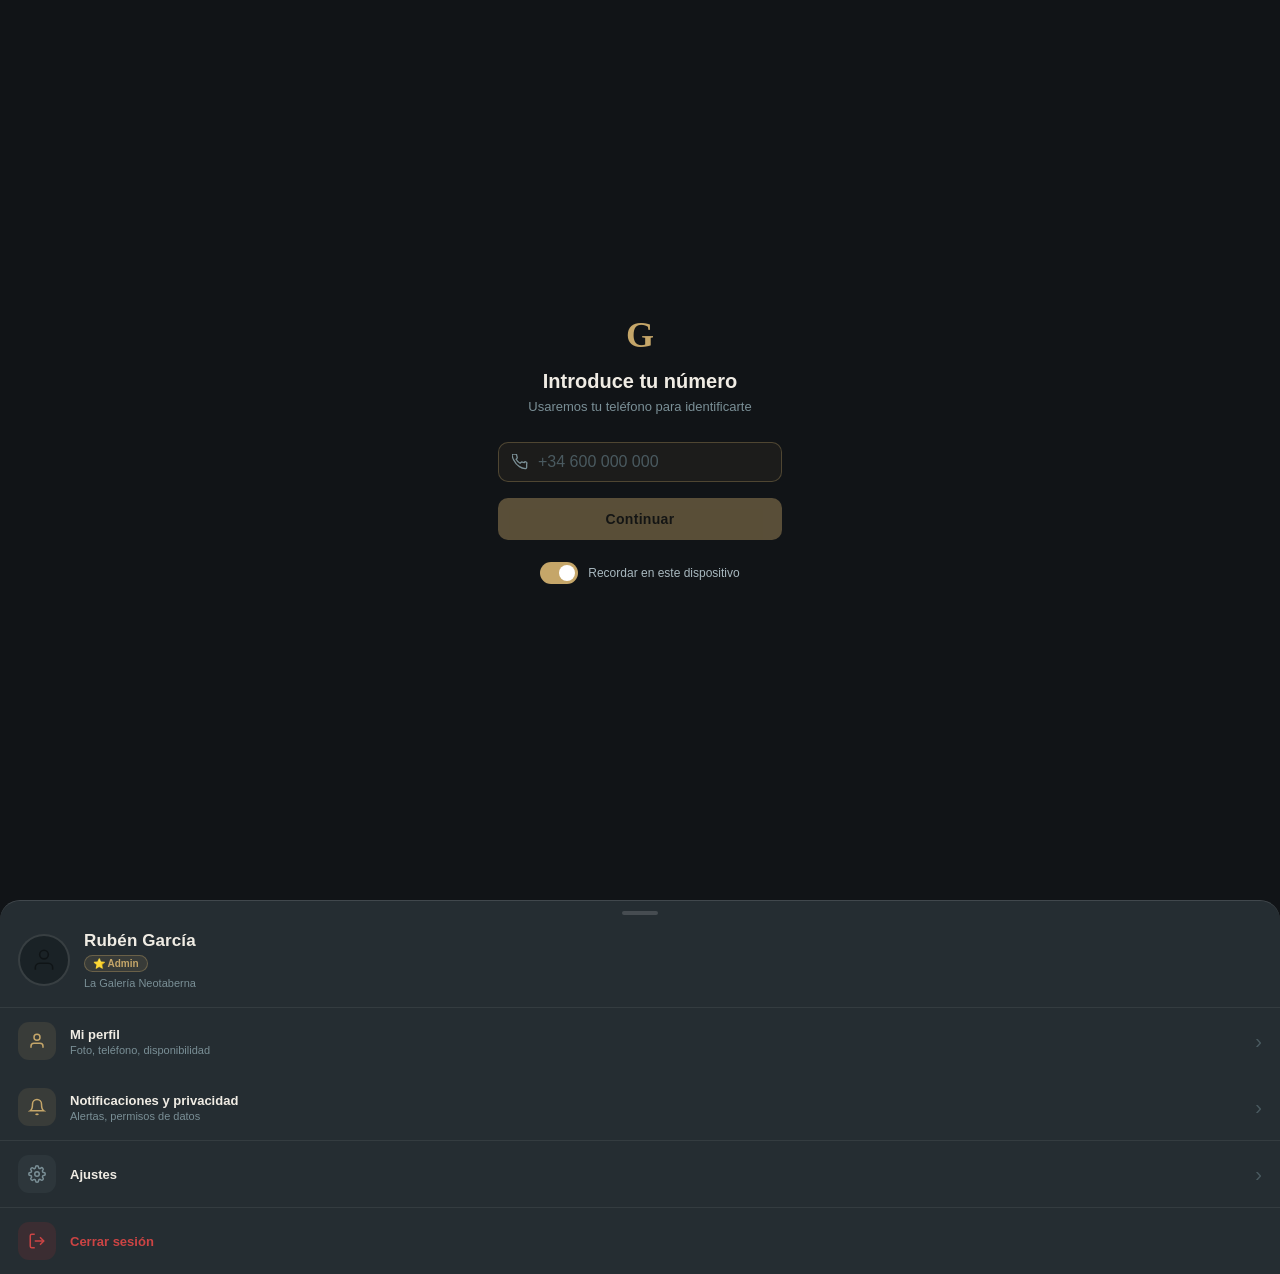
==== commit c41ca71d: "v0.2.7 Selector de semanas, DatePicker y grid turnos eventos" ====
--- a/index.html
+++ b/index.html
@@ -274,6 +274,7 @@
 .switch-track:before{content:'';position:absolute;width:20px;height:20px;left:3px;top:3px;background:#fff;border-radius:50%;transition:.2s}
 .switch input:checked + .switch-track{background:var(--acc)}
 .switch input:checked + .switch-track:before{transform:translateX(18px)}
+.switch input:disabled + .switch-track{opacity:.4;cursor:not-allowed}
 .nombre-switch-row{display:flex;align-items:flex-end;gap:10px;margin-bottom:10px}
 .nombre-switch-row .field{flex:1;margin-bottom:0}
 .switch-row{display:flex;flex-direction:column;align-items:center;gap:4px;flex-shrink:0;padding-bottom:2px}
@@ -420,6 +421,8 @@
 .splash-logo{display:flex;flex-direction:column;align-items:center;gap:14px}
 .splash-mark{font-size:80px;font-family:Georgia,serif;color:var(--acc);line-height:1;font-weight:700}
 .splash-sub{font-size:10px;letter-spacing:3px;color:var(--dim);text-transform:uppercase}
+#ls-loading-ring{width:34px;height:34px;border-radius:50%;border:2.5px solid rgba(197,166,105,.18);border-top-color:var(--acc);margin-top:32px;animation:lg-spin .75s linear infinite}
+@keyframes lg-spin{to{transform:rotate(360deg)}}
 .ls-header{width:100%;text-align:center;margin-bottom:28px;position:relative;display:flex;flex-direction:column;align-items:center}
 .ls-logo-small{font-size:36px;font-family:Georgia,serif;color:var(--acc);font-weight:700;margin-bottom:14px}
 .ls-title{font-size:20px;font-weight:700;color:var(--txt);margin-bottom:6px}
@@ -462,6 +465,7 @@
       <div class="splash-mark">G</div>
       <div class="splash-sub">— gesti&#243;n de equipos —</div>
     </div>
+    <div id="ls-loading-ring" style="display:none"></div>
   </div>
   <div id="ls-tel" class="ls-step" style="display:none">
     <div class="ls-header">
@@ -802,7 +806,7 @@
   try{
     const telClean = tel.replace(/\s/g,'').replace('+34','');
     const {data,error} = await _sb.from('trabajadores')
-      .select('id, nombre, seccion, tel, prioridad')
+      .select('id, nombre, seccion, tel, prioridad, foto_url, visible')
       .eq('local_id', LOCAL_ID)
       .ilike('tel', '%'+telClean+'%')
       .eq('activo', true)
@@ -818,6 +822,9 @@
         rol:      'empleado', /* TODO: leer de usuario_local cuando haya auth */
         localId:  LOCAL_ID,
         _sbId:    data.id,
+        tel:      data.tel || '',
+        foto_url: data.foto_url || null,
+        visible:  data.visible !== false,
       };
     }
   }catch(e){ console.error('sbVerifyLogin',e); }
@@ -883,6 +890,11 @@
     initials: profile.initials,
     rol:      profile.rol,
     localId:  profile.localId,
+    _sbId:    profile._sbId   || null,
+    tel:      profile.tel     || '',
+    email:    profile.email   || '',
+    foto_url: profile.foto_url || null,
+    visible:  profile.visible !== false,
   };
 
   var avatarBtn = document.getElementById('header-avatar');
@@ -941,7 +953,7 @@
   ls.style.display = 'flex';
   ls.style.opacity = '0';
   app.classList.remove('show');
-  setTimeout(function(){ ls.classList.remove('hide'); ls.style.opacity = ''; }, 50);
+  setTimeout(function(){ ls.classList.remove('hide'); ls.style.opacity = ''; ls_show('ls-tel'); }, 50);
 }
 
 /* ══════════════════════════════
@@ -985,11 +997,13 @@
     var bn = document.getElementById('bnav-'+p);
     if(fr) fr.classList.remove('active');
     if(bn) bn.classList.remove('active');
+    try{ if(fr && fr.contentWindow && fr.contentWindow.DatePicker) fr.contentWindow.DatePicker.close(); }catch(e){}
   });
   var fr = document.getElementById('fr-'+page);
   var bn = document.getElementById('bnav-'+page);
   if(fr) fr.classList.add('active');
   if(bn) bn.classList.add('active');
+  try{ if(fr && fr.contentWindow && fr.contentWindow.resetView) fr.contentWindow.resetView(); }catch(e){}
 }
 
 var _hsiDimTimer = null;
@@ -1175,7 +1189,9 @@
 
 
 /* ══ MI PERFIL ══ */
+var _prf_dirtyFields = {};
 function prf_openModal(){
+  _prf_dirtyFields = {};
   var u=currentUser||{};
   var isAdmin=u.rol==='admin';
   var nameEl=document.getElementById('prf-mp-name');
@@ -1185,18 +1201,35 @@
   var initEl=document.getElementById('prf-mp-initials');
   var nameBtn=document.getElementById('prf-mp-name-btn');
   var nameField=document.getElementById('prf-name-field');
-  if(nameEl){nameEl.value=u.nombre||'';nameEl.readOnly=!isAdmin;}
-  if(emailEl){emailEl.value=u.email||'';emailEl.readOnly=false;emailEl.oninput=function(){prf_markDirty(true);};}
-  if(telEl)telEl.value=u.tel||'';
+  if(nameEl){nameEl.value=u.nombre||'';nameEl.readOnly=!isAdmin;
+    if(isAdmin)nameEl.oninput=function(){_prf_dirtyFields.nombre=true;prf_markDirty(true);};}
+  if(emailEl){emailEl.value=u.email||'';emailEl.readOnly=false;
+    emailEl.oninput=function(){_prf_dirtyFields.email=true;prf_markDirty(true);};}
+  if(telEl){telEl.value=u.tel||'';
+    telEl.oninput=function(){_prf_dirtyFields.tel=true;prf_markDirty(true);};}
   if(rolEl)rolEl.textContent=typeof rolLabel==='function'?rolLabel(u.rol):(u.rol||'');
   if(initEl){var p=(u.nombre||'').split(' ');initEl.textContent=p.length>1?(p[0][0]+p[1][0]).toUpperCase():(u.nombre||'?')[0].toUpperCase();}
   if(nameBtn)nameBtn.style.display=isAdmin?'':'none';
   if(nameField)nameField.classList.toggle('prf-mp-field-ro',!isAdmin);
-  var saved=u.email?localStorage.getItem('prf_photo_'+u.email):null;
+  var visField=document.getElementById('prf-mp-visible-field');
+  var visChk=document.getElementById('prf-mp-visible');
+  var visHint=document.getElementById('prf-mp-visible-hint');
+  if(visField){
+    visField.style.display=isAdmin?'':'none';
+    if(isAdmin&&visChk){
+      visChk.checked=u.visible!==false;
+      if(u._sbId){
+        visChk.disabled=false;
+        if(visHint)visHint.textContent='Aparece en Admin/Trabajadores y puede recibir turnos';
+      }else{
+        visChk.disabled=true;
+        if(visHint)visHint.textContent='No disponible para esta cuenta';
+      }
+    }
+  }
+  var saved=u.foto_url||(u.email?localStorage.getItem('prf_photo_'+u.email):null);
   prf_setPhoto(saved||null);
   prf_markDirty(false);
-  var fields=isAdmin?['prf-mp-name','prf-mp-tel']:['prf-mp-tel'];
-  fields.forEach(function(id){var el=document.getElementById(id);if(el)el.oninput=function(){prf_markDirty(true);};});
   showModal('ov-miperfil');
 }
 function prf_markDirty(dirty){var btn=document.getElementById('prf-mp-save');if(btn)btn.classList.toggle('dirty',dirty);}
@@ -1214,32 +1247,126 @@
     if(delBtn) delBtn.style.display='none';
   }
 }
-function prf_deletePhoto(){
+function _prf_dataUrlToBlob(dataUrl){
+  var arr=dataUrl.split(','),mime=arr[0].match(/:(.*?);/)[1];
+  var bstr=atob(arr[1]),n=bstr.length,u8=new Uint8Array(n);
+  while(n--)u8[n]=bstr.charCodeAt(n);
+  return new Blob([u8],{type:mime});
+}
+function _prf_syncSession(){
+  var s=JSON.stringify(currentUser);
+  try{localStorage.setItem('lg_session',s);}catch(ex){}
+  try{if(localStorage.getItem(LS_KEY))localStorage.setItem(LS_KEY,s);}catch(ex){}
+}
+async function prf_deletePhoto(){
   prf_setPhoto(null);
   try{ localStorage.removeItem('prf_photo_'+(currentUser&&currentUser.email||'')); }catch(e){}
-  prf_markDirty(true);
+  if(currentUser&&currentUser._sbId&&_sb){
+    try{
+      var res=await _sb.from('trabajadores').update({foto_url:null}).eq('id',currentUser._sbId);
+      if(res.error)throw res.error;
+      currentUser.foto_url=null;
+      _prf_syncSession();
+    }catch(e){
+      toast('Error al quitar foto: '+(e.message||String(e)));
+    }
+  }
 }
 function prf_triggerPhoto(){
   var input=document.getElementById('prf-photo-input');if(!input)return;
   input.onchange=function(){
     var file=input.files[0];if(!file)return;
     var reader=new FileReader();
-    reader.onload=function(e){prf_setPhoto(e.target.result);prf_markDirty(true);};
+    reader.onload=function(e){prf_setPhoto(e.target.result);_prf_dirtyFields.foto=true;prf_markDirty(true);};
     reader.readAsDataURL(file);input.value='';
   };
   input.click();
 }
-function prf_saveProfile(){
+async function prf_saveProfile(){
   var name=(document.getElementById('prf-mp-name').value||'').trim();
   var tel=(document.getElementById('prf-mp-tel').value||'').trim();
-  if(!name){toast('El nombre no puede estar vacío');return;}
-  currentUser.nombre=name;currentUser.tel=tel;
-  var img=document.getElementById('prf-mp-img');
-  if(img&&img.src&&img.style.display!=='none')localStorage.setItem('prf_photo_'+(currentUser.email||''),img.src);
-  var parts=name.split(' ');
-  var ini=parts.length>1?(parts[0][0]+parts[1][0]).toUpperCase():name[0].toUpperCase();
-  var av=document.getElementById('header-avatar');if(av)av.textContent=ini;
-  prf_markDirty(false);toast('Perfil actualizado');
+  var email=(document.getElementById('prf-mp-email').value||'').trim();
+  if(_prf_dirtyFields.nombre&&!name){toast('El nombre no puede estar vacío');return;}
+  var payload={};
+  if(_prf_dirtyFields.nombre) payload.nombre=name;
+  if(_prf_dirtyFields.tel) payload.tel=tel||null;
+  var hasFoto=!!_prf_dirtyFields.foto;
+  if(!Object.keys(payload).length&&!hasFoto){closeModal('ov-miperfil');return;}
+  var saveBtn=document.getElementById('prf-mp-save');
+  if(saveBtn)saveBtn.disabled=true;
+  if(currentUser._sbId&&_sb){
+    if(Object.keys(payload).length){
+      try{
+        var res=await _sb.from('trabajadores').update(payload).eq('id',currentUser._sbId);
+        if(res.error)throw res.error;
+      }catch(e){
+        toast('Error al guardar: '+(e.message||String(e)));
+        if(saveBtn)saveBtn.disabled=false;
+        return;
+      }
+    }
+    if(hasFoto){
+      var img=document.getElementById('prf-mp-img');
+      if(img&&img.src&&img.style.display!=='none'&&img.src.startsWith('data:')){
+        try{
+          var blob=_prf_dataUrlToBlob(img.src);
+          var ext=blob.type==='image/png'?'png':'jpg';
+          var path=currentUser._sbId+'.'+ext;
+          var upRes=await _sb.storage.from('avatares').upload(path,blob,{upsert:true,contentType:blob.type});
+          if(upRes.error)throw upRes.error;
+          var urlRes=_sb.storage.from('avatares').getPublicUrl(path);
+          var photoUrl=urlRes.data&&urlRes.data.publicUrl?urlRes.data.publicUrl+'?t='+Date.now():null;
+          if(photoUrl){
+            await _sb.from('trabajadores').update({foto_url:photoUrl}).eq('id',currentUser._sbId);
+            currentUser.foto_url=photoUrl;
+          }
+        }catch(photoErr){
+          toast('Foto no guardada: '+(photoErr.message||String(photoErr)));
+        }
+      }
+    }
+  }
+  if(saveBtn)saveBtn.disabled=false;
+  if(_prf_dirtyFields.nombre){
+    currentUser.nombre=name;
+    var parts=name.split(' ');
+    currentUser.initials=parts.length>1?(parts[0][0]+parts[1][0]).toUpperCase():name[0].toUpperCase();
+  }
+  if(_prf_dirtyFields.tel) currentUser.tel=tel;
+  if(_prf_dirtyFields.email) currentUser.email=email;
+  _prf_dirtyFields={};
+  _prf_syncSession();
+  var av=document.getElementById('header-avatar');if(av)av.textContent=currentUser.initials;
+  prf_markDirty(false);
+  closeModal('ov-miperfil');
+  toast('Perfil actualizado ✓');
+}
+
+/* ── Toggle "Visible en panel de trabajadores" — guardado inmediato, igual que disponible ── */
+async function toggleMiVisibilidad(el){
+  if(!currentUser||!currentUser._sbId||!_sb){ el.checked=!el.checked; return; }
+  var val=!!el.checked;
+  var prev=currentUser.visible;
+  currentUser.visible=val;
+  _prf_syncSession();
+  try{
+    var res=await _sb.from('trabajadores').update({visible:val}).eq('id',currentUser._sbId);
+    if(res.error)throw res.error;
+    toast(val?'Ahora eres visible en el panel de trabajadores':'Ya no eres visible en el panel de trabajadores');
+    try{
+      var frAdmin=document.getElementById('fr-admin');
+      if(frAdmin&&frAdmin.contentWindow&&typeof frAdmin.contentWindow._syncTrab==='function') frAdmin.contentWindow._syncTrab();
+    }catch(e){}
+    try{
+      var frTurnos=document.getElementById('fr-turnos');
+      if(frTurnos&&frTurnos.contentWindow&&typeof frTurnos.contentWindow.sbInitTrabajadores==='function') frTurnos.contentWindow.sbInitTrabajadores();
+    }catch(e){}
+  }catch(e){
+    el.checked=prev!==false;
+    currentUser.visible=prev;
+    _prf_syncSession();
+    toast('Error al guardar: '+(e.message||String(e)));
+  }
 }
 
 /* ══ NOTIFICACIONES ══ */
@@ -1455,7 +1582,14 @@
   /* Restaurar sesión guardada — DOM ya está listo aquí */
   try{
     var saved = localStorage.getItem(LS_KEY);
-    if(saved){ applySession(JSON.parse(saved)); return; }
+    if(saved){
+      var cached = JSON.parse(saved);
+      /* Mostrar spinner mientras se verifica con Supabase */
+      var ring = document.getElementById('ls-loading-ring');
+      if(ring) ring.style.display = '';
+      ls_refreshAndApply(cached);
+      return;
+    }
   }catch(e){}
   /* Sin sesión — mostrar login normal */
   try{
@@ -1463,6 +1597,46 @@
     if(savedTel){ var el=document.getElementById('l-tel'); if(el){ el.value=savedTel; ls_onTelInput(el); } }
   }catch(e){}
   setTimeout(function(){ ls_show('ls-tel'); }, 1500);
+}
+async function ls_refreshAndApply(cached){
+  var ring = document.getElementById('ls-loading-ring');
+  function hideRing(){ if(ring) ring.style.display = 'none'; }
+  var sbId = cached && cached._sbId;
+  if(!sbId || !_sb){ hideRing(); applySession(cached); return; }
+  try{
+    var result = await Promise.race([
+      _sb.from('trabajadores')
+        .select('id, nombre, seccion, tel, prioridad, foto_url, visible')
+        .eq('id', sbId)
+        .maybeSingle(),
+      new Promise(function(resolve){
+        setTimeout(function(){ resolve({data:null,error:{message:'timeout'}}); }, 5000);
+      })
+    ]);
+    hideRing();
+    if(result.error || !result.data){
+      toast('Sin conexión — usando datos de la última sesión');
+      applySession(cached);
+      return;
+    }
+    var d = result.data;
+    var fresh = {
+      nombre:   d.nombre,
+      initials: d.nombre.split(' ').map(function(n){return n[0];}).join('').toUpperCase().slice(0,2),
+      rol:      cached.rol      || 'empleado',
+      localId:  cached.localId  || LOCAL_ID,
+      _sbId:    d.id,
+      tel:      d.tel      || '',
+      email:    cached.email || '',
+      foto_url: d.foto_url || null,
+      visible:  d.visible  !== false,
+    };
+    applySession(fresh);
+  }catch(e){
+    hideRing();
+    toast('Sin conexión — usando datos de la última sesión');
+    applySession(cached);
+  }
 }
 function ls_show(id){
   ['ls-splash','ls-tel','ls-pin'].forEach(function(s){
@@ -1707,6 +1881,13 @@
         <label class="prf-mp-lbl">Rol</label>
         <div class="prf-mp-rol-badge" id="prf-mp-rol">&#11088; Admin</div>
       </div>
+      <div class="prf-mp-field" id="prf-mp-visible-field" style="display:none">
+        <label class="prf-mp-lbl">Visible en panel de trabajadores</label>
+        <div style="display:flex;align-items:center;justify-content:space-between;gap:10px">
+          <span class="prf-mp-hint" id="prf-mp-visible-hint" style="margin:0">Aparece en Admin/Trabajadores y puede recibir turnos</span>
+          <label class="switch"><input type="checkbox" id="prf-mp-visible" checked onchange="toggleMiVisibilidad(this)"><span class="switch-track"></span></label>
+        </div>
+      </div>
     </div>
     <div style="padding:14px 18px 20px;flex-shrink:0">
       <button class="prf-mp-save" id="prf-mp-save" onclick="prf_saveProfile()">Guardar cambios</button>
@@ -1799,7 +1980,13 @@
           </div>
           <span class="prf-arrow">›</span>
         </div>
-        
+        <div class="prf-row" onclick="doLogout()" style="padding:12px 0">
+          <div class="prf-icon pi-red" style="width:34px;height:34px;border-radius:9px">
+            <svg width="16" height="16" viewBox="0 0 24 24" fill="none" stroke="currentColor" stroke-width="2"><path d="M9 21H5a2 2 0 01-2-2V5a2 2 0 012-2h4"/><polyline points="16 17 21 12 16 7"/><line x1="21" y1="12" x2="9" y2="12"/></svg>
+          </div>
+          <div style="flex:1;margin-left:12px"><div class="prf-label" style="color:var(--red)">Cerrar sesión</div></div>
+        </div>
+
       </div>
 
     </div>
--- a/assets/styles/tokens.css
+++ b/assets/styles/tokens.css
@@ -38,6 +38,11 @@
   --grn-bg: rgba(60,140,70,0.12);
   --grn-bd: rgba(60,140,70,0.3);
 
+  /* Evento */
+  --color-event:    #dc5096;
+  --color-event-bg: rgba(220,80,150,0.15);
+  --color-event-bd: rgba(220,80,150,0.35);
+
   /* Tipos de turno — paleta oscura (stock.css y lagaleria_turnos.html) */
   --sm-text: #5599bb; --sm-bg: #1a2a3a; --sm-bd: rgba(85,153,187,.4);
   --sn-text: #4a8a4a; --sn-bg: #1a2a1a; --sn-bd: rgba(74,138,74,.4);
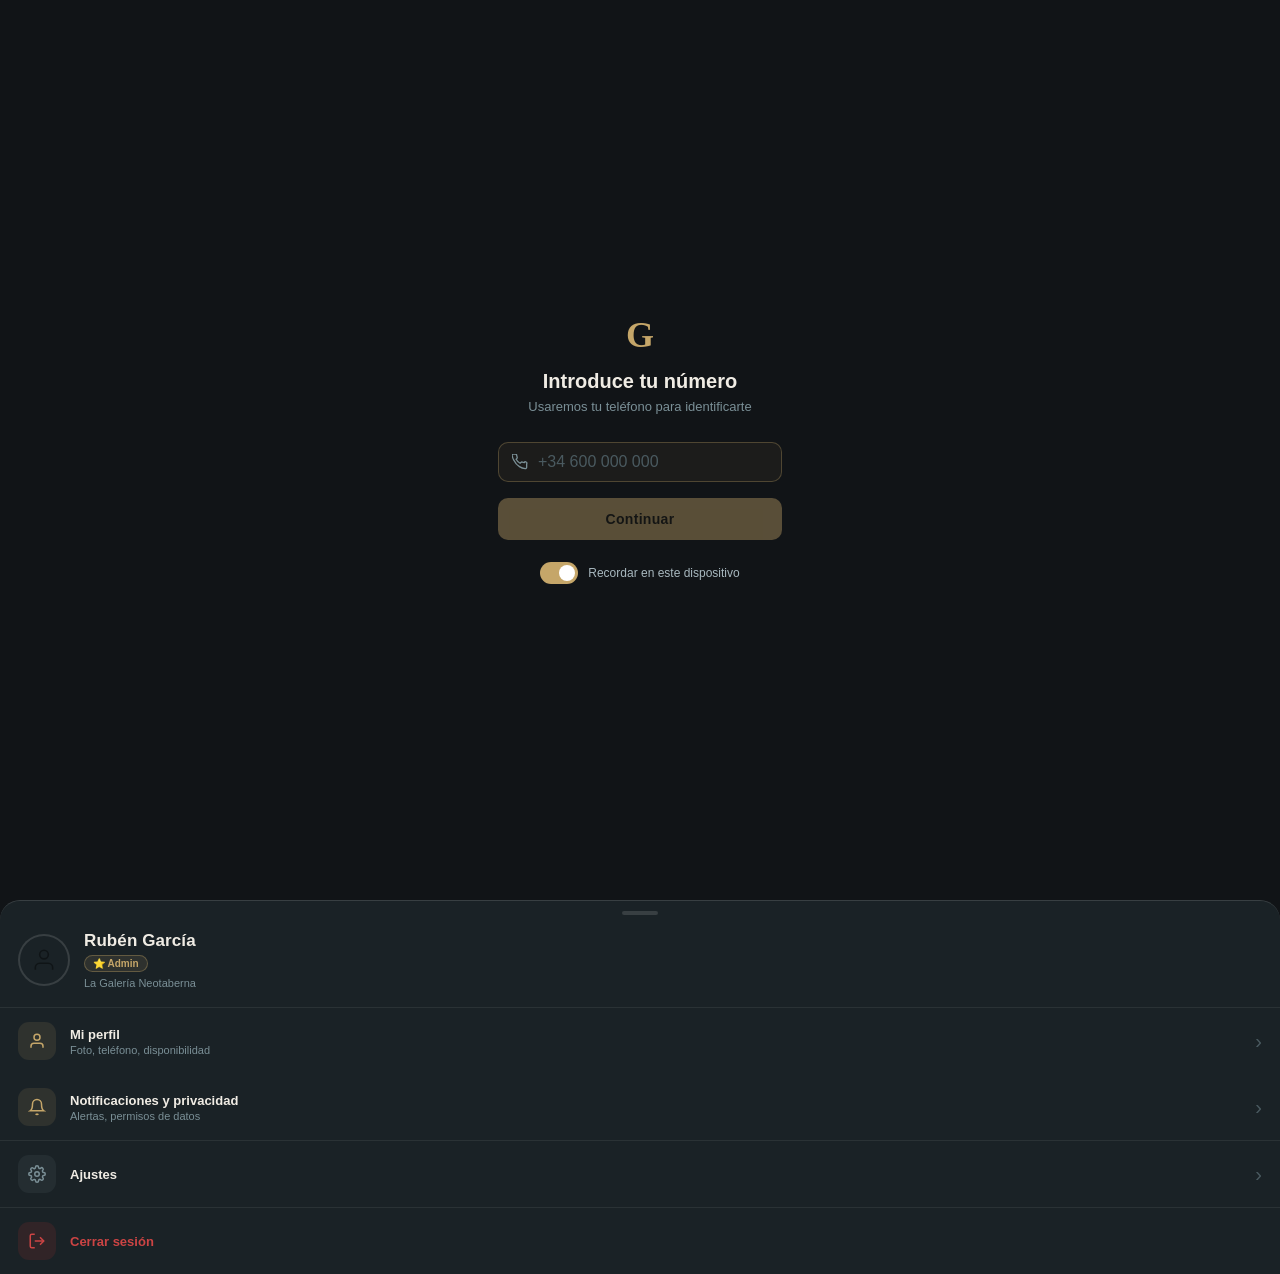
==== commit 2db7512c: "v0.2.32 — Panel de ajustes, modo claro y sistema de tokens por local (agosto 2026)" ====
--- a/index.html
+++ b/index.html
@@ -2,456 +2,21 @@
 <html lang="es">
 <head>
 <meta charset="UTF-8">
+<!-- Anti-FOUT: aplica .light-theme/.dark-theme a <html> ANTES de pintar, leyendo
+     la preferencia guardada en Ajustes (localStorage['aj_prefs'].theme, ver
+     index.js aj_setTheme/_applyTheme) — sin esto habría un flash del tema
+     oscuro por defecto antes de que index.js cargue y lo corrija. Mismo
+     snippet, literal, en el <head> de cada página (index.html + lagaleria_*.html):
+     cada documento (shell + cada iframe) es un DOM aparte, así que cada uno
+     necesita aplicarse el tema por su cuenta — la clase del padre no cruza
+     al iframe (index.js sí la propaga en vivo a los iframes ya abiertos,
+     ver _applyTheme(), pero esto cubre la carga inicial de cada uno). -->
+<script>(function(){try{var p=JSON.parse(localStorage.getItem('aj_prefs')||'{}');var t=p.theme||'dark';var light=t==='light'||(t==='system'&&window.matchMedia&&window.matchMedia('(prefers-color-scheme: light)').matches);document.documentElement.classList.add(light?'light-theme':'dark-theme');}catch(e){}})();</script>
 <meta name="viewport" content="width=device-width,initial-scale=1.0,maximum-scale=1.0,viewport-fit=cover">
 <title>La Galería — Gestión</title>
 <link rel="stylesheet" href="assets/styles/tokens.css">
-<style>
-/* ── RESET & TOKENS ── */
-*{box-sizing:border-box;margin:0;padding:0;-webkit-tap-highlight-color:transparent}
-:root{
-  --brd:rgba(255,255,255,0.07);
-  --brd2:rgba(255,255,255,0.13);
-}
-body{
-  background:var(--bg);
-  font-family:-apple-system,BlinkMacSystemFont,"Segoe UI",sans-serif;
-  height:100vh;height:100dvh;
-  display:flex;flex-direction:column;overflow:hidden;
-}
-
-
-/* ══════════════════════════════
-   LOGIN SCREEN
-══════════════════════════════ */
-#login-screen{
-  position:fixed;inset:0;
-  background:var(--bg);
-  z-index:200;
-  display:flex;flex-direction:column;
-  align-items:center;justify-content:center;
-  padding:24px;
-  transition:opacity .3s;
-}
-#login-screen.hide{opacity:0;pointer-events:none}
-
-.login-card{
-  width:100%;max-width:360px;
-  display:flex;flex-direction:column;gap:0;
-}
-.login-logo{
-  text-align:center;
-  padding-bottom:28px;
-}
-.login-logo .neo{font-size:8px;letter-spacing:3px;color:var(--acc);text-transform:uppercase;margin-bottom:2px}
-.login-logo .main{font-size:28px;color:var(--acc);font-family:Georgia,serif;letter-spacing:5px;line-height:1}
-.login-logo .deco{display:flex;align-items:center;justify-content:center;gap:6px;margin-top:4px}
-.login-logo .line{width:28px;height:.5px;background:rgba(197,166,105,.4)}
-.login-logo .sub{font-size:7px;letter-spacing:3px;color:var(--acc);opacity:.6;text-transform:uppercase}
-
-.login-form{
-  background:var(--surf);
-  border:1px solid var(--brd2);
-  border-radius:16px;
-  padding:24px 20px 20px;
-  display:flex;flex-direction:column;gap:14px;
-}
-.l-field{display:flex;flex-direction:column;gap:5px}
-.l-field label{font-size:10px;font-weight:700;color:var(--dim);letter-spacing:.6px;text-transform:uppercase}
-.l-input-wrap{
-  display:flex;align-items:center;gap:10px;
-  background:var(--bg);border:1px solid var(--brd2);border-radius:10px;padding:10px 13px;
-}
-.l-input-wrap svg{color:var(--dim);flex-shrink:0}
-.l-input-wrap input{
-  flex:1;background:none;border:none;outline:none;
-  color:var(--txt);font-size:14px;
-}
-.l-input-wrap input::placeholder{color:var(--faint)}
-.l-input-wrap:focus-within{border-color:var(--acc-bd)}
-
-.btn-login{
-  background:var(--acc);border:none;border-radius:10px;
-  padding:13px;width:100%;
-  font-size:14px;font-weight:700;color:#1a1810;
-  cursor:pointer;letter-spacing:.3px;
-  transition:opacity .15s;
-}
-.btn-login:active{opacity:.85}
-.login-forgot{
-  text-align:center;font-size:12px;color:var(--dim);
-  padding-top:4px;
-}
-.login-forgot span{color:var(--acc);cursor:pointer}
-
-
-/* ══════════════════════════════
-   APP SHELL
-══════════════════════════════ */
-#app{display:flex;flex-direction:column;flex:1;overflow:hidden;opacity:0;transition:opacity .3s}
-#app.show{opacity:1}
-
-
-/* ══════════════════════════════
-   HEADER — único, siempre igual
-══════════════════════════════ */
-
-
-
-
-
-
-
-
-
-#header-avatar{
-  /* avatar RG — derecha */
-  width:34px;height:34px;border-radius:50%;
-  background:var(--acc);border:none;
-  cursor:pointer;display:flex;align-items:center;justify-content:center;
-  font-size:11px;font-weight:700;color:#1a1810;letter-spacing:.5px;
-  flex-shrink:0;transition:box-shadow .2s;
-}
-#header-avatar:active{box-shadow:0 0 0 3px var(--acc-bd)}
-#header-save-ind{display:flex;align-items:center;justify-content:center;width:26px;height:26px;color:#C9A84C;opacity:.35;transition:opacity .3s,color .3s;flex-shrink:0;cursor:default}
-#header-save-ind.saving{opacity:1;animation:hsi-pulse 1.2s ease-in-out infinite}
-#header-save-ind.saved{opacity:1}
-#header-save-ind.save-err{color:#cc6060;opacity:1}
-@keyframes hsi-pulse{0%,100%{opacity:.5}50%{opacity:1}}
-
-
-/* ══════════════════════════════
-   CONTENT — iframes
-══════════════════════════════ */
-#pages{position:fixed;top:52px;left:0;right:0;bottom:62px;overflow:hidden}
-#pages iframe{position:absolute;inset:0;width:100%;height:100%;border:none;display:none;overflow:hidden}
-#pages iframe.active{display:block}
-
-
-/* ══════════════════════════════
-   FOOTER NAV — único, siempre igual
-══════════════════════════════ */
-.nav-btn{
-  flex:1;display:flex;flex-direction:column;
-  align-items:center;justify-content:center;gap:3px;
-  cursor:pointer;padding:6px 4px;border:none;background:transparent;
-}
-.nav-btn svg{color:var(--faint);transition:color .15s}
-.nav-btn span{font-size:10px;font-weight:500;color:var(--faint);transition:color .15s}
-.nav-btn.active svg,.nav-btn.active span{color:var(--acc)}
-.nav-btn:active{opacity:.7}
-
-
-/* ══════════════════════════════
-   OVERLAY — fondo oscuro
-══════════════════════════════ */
-#overlay{
-  position:fixed;inset:0;
-  background:rgba(0,0,0,0);
-  z-index:100;pointer-events:none;
-  transition:background .3s;
-}
-#overlay.show{background:rgba(0,0,0,.65);pointer-events:auto}
-
-
-/* ══════════════════════════════
-   PERFIL — bottom sheet genérico
-   (igual para todos los roles)
-══════════════════════════════ */
-#profile-sheet{
-  position:fixed;bottom:0;left:0;right:0;
-  background:#252d32;
-  border-radius:20px 20px 0 0;
-  border-top:1px solid var(--brd2);
-  transform:translateY(100%);
-  transition:transform .32s cubic-bezier(.32,0,.18,1);
-  z-index:110;
-  max-height:88vh;overflow-y:auto;
-}
-#profile-sheet.show{transform:translateY(0)}
-
-.sheet-handle{display:flex;justify-content:center;padding:10px 0 6px}
-.handle-bar{width:36px;height:4px;background:rgba(255,255,255,.15);border-radius:2px}
-
-/* hero del perfil */
-.prf-hero{
-  display:flex;align-items:center;gap:14px;
-  padding:10px 18px 18px;
-  border-bottom:1px solid var(--brd);
-}
-.prf-avatar{
-  width:52px;height:52px;border-radius:50%;
-  background:var(--surf);border:2px solid var(--brd2);
-  display:flex;align-items:center;justify-content:center;
-  flex-shrink:0;overflow:hidden;position:relative;
-}
-.prf-avatar svg{opacity:.4}
-.prf-name{font-size:17px;font-weight:700;color:var(--txt);letter-spacing:.1px}
-.prf-badge{
-  display:inline-flex;align-items:center;gap:4px;
-  background:var(--acc-bg);border:1px solid var(--acc-bd);
-  border-radius:10px;padding:2px 8px;
-  font-size:10px;font-weight:700;color:var(--acc);margin-top:4px;
-}
-.prf-local{font-size:11px;color:var(--dim);margin-top:5px}
-
-/* filas del menú de perfil */
-.prf-section{border-bottom:1px solid var(--brd)}
-.prf-section:last-child{border-bottom:none;padding-bottom:env(safe-area-inset-bottom,12px)}
-.prf-row{
-  display:flex;align-items:center;gap:14px;
-  padding:14px 18px;cursor:pointer;
-  transition:background .15s;
-}
-.prf-row:active{background:rgba(255,255,255,.04)}
-.prf-icon{
-  width:38px;height:38px;border-radius:11px;
-  display:flex;align-items:center;justify-content:center;flex-shrink:0;
-}
-.pi-gold{background:var(--acc-bg);color:var(--acc)}
-.pi-dim{background:rgba(74,90,96,.2);color:var(--dim)}
-.pi-red{background:var(--red-bg);color:var(--red)}
-.prf-label{font-size:13px;font-weight:600;color:var(--txt)}
-.prf-sub{font-size:11px;color:var(--dim);margin-top:2px}
-.prf-arrow{color:var(--faint);font-size:20px;font-weight:300;margin-left:auto;flex-shrink:0}
-
-/* fila cerrar sesión — layout especial */
-.prf-logout-right{
-  margin-left:auto;
-  display:flex;align-items:center;gap:6px;
-  background:var(--red-bg);border:1px solid var(--red-bd);
-  border-radius:8px;padding:7px 13px;
-}
-.prf-logout-right span{font-size:12px;font-weight:700;color:var(--red)}
-
-
-/* ══════════════════════════════
-   MODALES SECUNDARIOS
-   (Zonas, Equipo — reutilizados)
-══════════════════════════════ */
-.modal-overlay{
-  position:fixed;inset:0;
-  background:rgba(0,0,0,.75);
-  z-index:130;display:none;
-  align-items:center;justify-content:center;padding:20px;
-}
-.modal-overlay.show{display:flex}
-.modal{
-  background:var(--nav);border:1px solid var(--brd2);
-  border-radius:14px;padding:18px;
-  width:100%;max-width:380px;
-  max-height:85vh;overflow-y:auto;
-}
-.modal-hdr{display:flex;align-items:center;justify-content:space-between;margin-bottom:14px}
-.modal-title{font-size:14px;font-weight:700;color:var(--txt)}
-.mclose{background:none;border:none;font-size:22px;color:var(--dim);cursor:pointer;line-height:1}
-
-.field{margin-bottom:10px}
-.field label{display:block;font-size:10px;font-weight:700;color:var(--dim);margin-bottom:4px;text-transform:uppercase;letter-spacing:.5px}
-.inp{width:100%;background:var(--bg);border:1px solid var(--brd2);border-radius:8px;padding:9px 12px;color:var(--txt);font-size:13px;outline:none}
-.inp:focus{border-color:var(--acc-bd)}
-.row2{display:grid;grid-template-columns:1fr 1fr;gap:8px}
-.btn-confirm{background:var(--acc);border:none;border-radius:8px;padding:12px;width:100%;font-size:13px;font-weight:700;color:#1a1810;cursor:pointer;margin-top:8px}
-.btn-confirm:active{opacity:.85}
-.btn-del{background:transparent;border:1px solid var(--red-bd);border-radius:8px;padding:10px;width:100%;font-size:12px;font-weight:600;color:var(--red);cursor:pointer;margin-top:6px}
-
-.stepper-field{display:flex;align-items:center;gap:4px}
-.step-btn{width:36px;height:36px;flex-shrink:0;border-radius:8px;border:1px solid var(--brd2);background:var(--nav);color:var(--txt);font-size:20px;font-weight:300;cursor:pointer;display:flex;align-items:center;justify-content:center}
-.step-inp{text-align:center;flex:1;min-width:0}
-.step-inp::-webkit-inner-spin-button,.step-inp::-webkit-outer-spin-button{-webkit-appearance:none}
-
-.emoji-grid{display:grid;grid-template-columns:repeat(7,1fr);gap:4px;margin-top:4px}
-.emoji-opt{padding:8px 4px;border-radius:8px;border:1px solid var(--brd2);background:var(--surf);font-size:18px;text-align:center;cursor:pointer;transition:all .15s}
-.emoji-opt.act{background:var(--acc-bg);border-color:var(--acc-bd);box-shadow:0 0 0 2px var(--acc-bd)}
-.emoji-grid-wrap{overflow:hidden;transition:max-height .25s ease}
-.emoji-grid-wrap.collapsed{max-height:52px}
-.emoji-grid-wrap.expanded{max-height:400px}
-.emoji-expand-btn{display:flex;align-items:center;justify-content:center;gap:5px;width:100%;margin-top:6px;padding:7px;background:transparent;border:1px solid var(--brd2);border-radius:8px;color:var(--dim);font-size:11px;font-weight:600;cursor:pointer}
-.emoji-expand-chevron{font-style:normal;transition:transform .2s;display:inline-block}
-
-.switch{position:relative;display:inline-block;width:44px;height:26px;flex-shrink:0}
-.switch input{opacity:0;width:0;height:0;position:absolute}
-.switch-track{position:absolute;inset:0;background:var(--brd2);border-radius:13px;transition:.2s;cursor:pointer}
-.switch-track:before{content:'';position:absolute;width:20px;height:20px;left:3px;top:3px;background:#fff;border-radius:50%;transition:.2s}
-.switch input:checked + .switch-track{background:var(--acc)}
-.switch input:checked + .switch-track:before{transform:translateX(18px)}
-.switch input:disabled + .switch-track{opacity:.4;cursor:not-allowed}
-.nombre-switch-row{display:flex;align-items:flex-end;gap:10px;margin-bottom:10px}
-.nombre-switch-row .field{flex:1;margin-bottom:0}
-.switch-row{display:flex;flex-direction:column;align-items:center;gap:4px;flex-shrink:0;padding-bottom:2px}
-.switch-lbl{font-size:10px;font-weight:700;color:var(--dim);text-transform:uppercase;letter-spacing:.5px}
-
-
-/* ══════════════════════════════
-   TOAST
-══════════════════════════════ */
-#_toast{
-  position:fixed;bottom:80px;left:50%;transform:translateX(-50%);
-  background:#1a2f3a;border:1px solid var(--brd2);
-  color:var(--txt);padding:9px 18px;border-radius:20px;
-  font-size:12px;font-weight:600;
-  z-index:999;opacity:0;transition:opacity .3s;
-  pointer-events:none;white-space:nowrap;
-}
-
-
-/* recordar sesión */
-.l-remember{
-  display:flex;align-items:center;gap:10px;cursor:pointer;
-  padding:2px 0;
-}
-.l-remember input{display:none}
-.l-remember-track{
-  width:38px;height:22px;border-radius:11px;
-  background:var(--brd2);position:relative;
-  flex-shrink:0;transition:background .2s;
-}
-.l-remember-track::before{
-  content:'';position:absolute;
-  width:16px;height:16px;top:3px;left:3px;
-  background:#fff;border-radius:50%;transition:transform .2s;
-}
-.l-remember input:checked ~ .l-remember-track{background:var(--acc)}
-.l-remember input:checked ~ .l-remember-track::before{transform:translateX(16px)}
-.l-remember-label{font-size:12px;color:var(--muted)}
-
-/* LANDSCAPE */
-@media (orientation:landscape) and (max-height:500px){
-  
-  }
-
-/* ── FOOTER FIXED ── */
-.switch-track::before{content:'';position:absolute;width:20px;height:20px;left:3px;top:3px;background:white;border-radius:50%;transition:transform .2s}
-.switch input:checked + .switch-track::before{transform:translateX(18px)}
-.prf-mp-avatar-wrap{display:flex;flex-direction:column;align-items:center;padding:20px 18px 14px;border-bottom:1px solid var(--brd)}
-.prf-mp-avatar{width:72px;height:72px;border-radius:50%;background:rgba(197,166,105,.12);border:2px solid rgba(197,166,105,.3);display:flex;align-items:center;justify-content:center;font-size:24px;font-weight:700;color:var(--acc);overflow:hidden;margin-bottom:10px}
-.prf-mp-photo-btn{display:flex;align-items:center;gap:6px;background:var(--surf,#1a2226);border:1px solid var(--brd2,rgba(255,255,255,.12));border-radius:20px;padding:6px 14px;font-size:12px;font-weight:600;color:var(--dim);cursor:pointer}
-.prf-mp-fields{flex:1;overflow-y:auto;padding:4px 0}
-.prf-mp-field{padding:10px 18px;border-bottom:1px solid var(--brd)}
-.prf-mp-field-ro{opacity:.55}
-.prf-mp-lbl{display:block;font-size:10px;font-weight:700;color:var(--dim);text-transform:uppercase;letter-spacing:.5px;margin-bottom:5px}
-.prf-mp-optional{font-size:9px;color:var(--dim);background:var(--surf,#1a2226);border-radius:4px;padding:1px 5px;margin-left:4px;text-transform:none}
-.prf-mp-input-wrap{display:flex;align-items:center;gap:8px;background:var(--surf,#1a2226);border:1px solid var(--brd2,rgba(255,255,255,.12));border-radius:10px;padding:0 10px}
-.prf-mp-readonly{opacity:.55}
-.prf-mp-inp{flex:1;background:none;border:none;padding:10px 0;font-size:13px;color:var(--txt);outline:none}
-.prf-mp-inp::placeholder{color:var(--dim)}
-.prf-mp-edit-btn{background:none;border:none;color:var(--dim);cursor:pointer;display:flex;align-items:center;padding:4px}
-.prf-mp-lock{color:var(--dim);display:flex;align-items:center}
-.prf-mp-hint{font-size:11px;color:var(--dim);margin-top:4px;display:block}
-.prf-mp-rol-badge{display:inline-flex;align-items:center;gap:6px;background:rgba(197,166,105,.12);border:1px solid rgba(197,166,105,.3);border-radius:20px;padding:5px 12px;font-size:12px;font-weight:700;color:var(--acc)}
-.prf-mp-save{width:100%;padding:12px;border-radius:12px;border:none;background:var(--acc);color:#1a1810;font-size:14px;font-weight:700;cursor:pointer;opacity:.45;pointer-events:none;transition:opacity .15s}
-.prf-mp-save.dirty{opacity:1;pointer-events:all}
-.notif-section{padding:6px 18px 10px}
-.notif-section+.notif-section{border-top:1px solid var(--brd)}
-.notif-section-title{font-size:10px;font-weight:700;letter-spacing:.7px;text-transform:uppercase;color:var(--acc);padding:12px 0 6px}
-.notif-row{display:flex;align-items:center;justify-content:space-between;gap:12px;padding:7px 0}
-.notif-label{font-size:13px;font-weight:500;color:var(--dim)}
-.notif-row.locked{opacity:.35;pointer-events:none}
-
-/* ── HEADER LOGO (superadmin only) ── */
-#header-logo{
-  cursor:pointer;
-  transition:opacity .15s;
-}
-#header-logo:active{opacity:.7}
-
-/* ── HEADER LAYOUT ── */
-
-
-
-
-
-
-
-
-
-
-
-
-
-
-
-
-
-
-
-
-#app-header{background:var(--nav);height:52px;padding-top:env(safe-area-inset-top,0);display:flex;align-items:center;justify-content:space-between;padding-left:16px;padding-right:16px;border-bottom:1px solid var(--brd);flex-shrink:0;position:relative;z-index:50}
-.header-wordmark{display:flex;flex-direction:column;gap:1px;padding-left:4px}
-.header-wordmark .neo{font-size:7px;letter-spacing:2px;color:var(--acc);text-transform:uppercase;opacity:.7;text-align:center}
-.header-wordmark .main{font-size:14px;font-weight:700;color:var(--acc);font-family:Georgia,serif;letter-spacing:2px;line-height:1;text-align:center}
-.header-wordmark .deco{display:flex;align-items:center;gap:4px;justify-content:center}
-.header-wordmark .line{flex:1;height:1px;background:var(--acc);opacity:.3;width:16px}
-.header-wordmark .sub{font-size:6px;letter-spacing:1.5px;color:var(--acc);opacity:.6;white-space:nowrap;text-align:center}
-.header-right{display:flex;align-items:center;gap:8px;flex-shrink:0}
-#header-sa{width:34px;height:34px;border-radius:9px;background:rgba(197,166,105,.12);border:1px solid rgba(197,166,105,.3);cursor:pointer;font-size:12px;font-family:Georgia,serif;font-weight:700;color:var(--acc);flex-shrink:0}
-
-/* ── AJUSTES MODAL ── */
-.aj-row{display:flex;align-items:center;justify-content:space-between;gap:12px;padding:10px 0}
-.aj-theme-group{display:flex;gap:4px}
-.aj-theme-btn{padding:5px 10px;border-radius:8px;border:1px solid var(--brd2);background:var(--surf,#1a2226);color:var(--dim);font-size:11px;font-weight:600;cursor:pointer;transition:all .15s}
-.aj-theme-btn.active{background:var(--acc-bg,rgba(197,166,105,.12));border-color:var(--acc-bd,rgba(197,166,105,.3));color:var(--acc)}
-
-/* ── PIN LOGIN ── */
-.pin-display-wrap{margin:4px 0 2px}
-.pin-display-wrap label{font-size:11px;font-weight:700;color:var(--acc);display:block;margin-bottom:8px;text-transform:uppercase;letter-spacing:.5px}
-.pin-dots{display:flex;justify-content:center;gap:14px}
-.pin-dot{width:14px;height:14px;border-radius:50%;border:2px solid var(--brd2);background:transparent;transition:all .15s}
-.pin-dot.filled{background:var(--acc);border-color:var(--acc)}
-.pin-dot.error{background:#fc8181;border-color:#fc8181}
-.pin-pad{display:grid;grid-template-columns:repeat(3,1fr);gap:16px;margin:10px 0 6px;place-items:center}
-.pin-btn{width:56px;height:56px;border-radius:50%;border:1px solid var(--brd2);background:var(--nav);color:var(--txt);font-size:20px;font-weight:600;cursor:pointer;transition:all .1s;display:flex;align-items:center;justify-content:center;margin:0 auto}
-.pin-btn:active{background:var(--acc-bg);border-color:var(--acc-bd);color:var(--acc);transform:scale(.95)}
-.pin-btn-del{color:var(--dim)}
-
-
-.pin-forgot-link{text-align:center;font-size:12px;color:var(--acc);cursor:pointer;padding:4px 0 8px;opacity:.8}
-.pin-forgot-link:active{opacity:1}
-
-#login-screen .l-field label{color:var(--acc);font-size:11px;font-weight:700;text-transform:uppercase;letter-spacing:.5px}
-#login-screen .l-input-wrap{border:1px solid rgba(197,166,105,.3);background:rgba(197,166,105,.06)}
-#login-screen .l-input-wrap:focus-within{border-color:var(--acc)}
-
-/* ── Forgot PIN modal — above login screen ── */
-#ov-forgot-pin{z-index:300}
-
-/* ── LOGIN STEPS ── */
-#login-screen{position:fixed;inset:0;background:var(--bg);z-index:200;display:flex;flex-direction:column;align-items:center;justify-content:center}
-.ls-step{width:100%;max-width:340px;padding:0 28px;display:flex;flex-direction:column;align-items:center;animation:lsFade .35s ease}
-@keyframes lsFade{from{opacity:0;transform:translateY(10px)}to{opacity:1;transform:translateY(0)}}
-.splash-logo{display:flex;flex-direction:column;align-items:center;gap:14px}
-.splash-mark{font-size:80px;font-family:Georgia,serif;color:var(--acc);line-height:1;font-weight:700}
-.splash-sub{font-size:10px;letter-spacing:3px;color:var(--dim);text-transform:uppercase}
-#ls-loading-ring{width:34px;height:34px;border-radius:50%;border:2.5px solid rgba(197,166,105,.18);border-top-color:var(--acc);margin-top:32px;animation:lg-spin .75s linear infinite}
-@keyframes lg-spin{to{transform:rotate(360deg)}}
-.ls-header{width:100%;text-align:center;margin-bottom:28px;position:relative;display:flex;flex-direction:column;align-items:center}
-.ls-logo-small{font-size:36px;font-family:Georgia,serif;color:var(--acc);font-weight:700;margin-bottom:14px}
-.ls-title{font-size:20px;font-weight:700;color:var(--txt);margin-bottom:6px}
-.ls-hint{font-size:13px;color:var(--dim)}
-.ls-back{position:absolute;left:0;top:4px;background:none;border:none;color:var(--dim);cursor:pointer;padding:4px;display:flex;align-items:center}
-.ls-body{display:flex;flex-direction:column;gap:16px;width:100%}
-.ls-#login-screen .l-input-wrap{border:1px solid rgba(197,166,105,.3);background:rgba(197,166,105,.06);border-radius:12px}
-#login-screen .l-input-wrap:focus-within{border-color:var(--acc)}
-#login-screen input{font-size:16px}
-#ov-forgot-pin{z-index:300}
-
-.ob-dot{width:8px;height:8px;border-radius:50%;background:var(--brd2);transition:all .25s}
-.ob-dot.active{background:var(--acc);width:20px;border-radius:4px}
-
-/* ── APP FOOTER ── */
-
-/* ── FOOTER NAV ── */
-footer#app-footer{
-  position:fixed;
-  bottom:0;left:0;right:0;
-  height:62px;
-  padding-bottom:env(safe-area-inset-bottom,0);
-  background:var(--nav);
-  border-top:1px solid var(--brd);
-  display:flex;
-  align-items:center;
-  z-index:100;
-}
-</style>
+<link rel="stylesheet" href="assets/styles/components.css">
+<link rel="stylesheet" href="assets/styles/index.css">
 </head>
 <body>
 
@@ -477,7 +42,7 @@
       <div class="l-field">
         <div class="l-input-wrap">
           <svg width="16" height="16" viewBox="0 0 24 24" fill="none" stroke="currentColor" stroke-width="2"><path d="M22 16.92v3a2 2 0 01-2.18 2 19.79 19.79 0 01-8.63-3.07A19.5 19.5 0 013.07 9.8 19.79 19.79 0 01.022 1.18 2 2 0 012 0h3a2 2 0 012 1.72c.127.96.361 1.903.7 2.81a2 2 0 01-.45 2.11L6.09 7.91a16 16 0 006 6l1.27-1.27a2 2 0 012.11-.45c.907.339 1.85.573 2.81.7A2 2 0 0122 14.92v2z"/></svg>
-          <input id="l-tel" type="tel" placeholder="+34 600 000 000" autocomplete="tel" oninput="ls_onTelInput(this)">
+          <input id="l-tel" type="tel" inputmode="numeric" placeholder="+34 600 000 000" autocomplete="tel" oninput="ls_onTelInput(this)">
         </div>
       </div>
       <button class="btn-login" id="ls-tel-btn" onclick="ls_goPin()" style="opacity:.4;pointer-events:none">Continuar</button>
@@ -521,6 +86,31 @@
         </button>
       </div>
       <div class="pin-forgot-link" onclick="pin_forgot()">&#191;Olvidaste tu PIN?</div>
+    </div>
+  </div>
+  <!-- Pantalla de cambio de PIN obligatorio en el primer acceso (must_change_pin=true).
+       No tiene botón "atrás" ni forma de saltarla — ver cp_submit() en index.js. -->
+  <div id="ls-change-pin" class="ls-step" style="display:none">
+    <div class="ls-header">
+      <div class="ls-logo-small">G</div>
+      <div class="ls-title">Cambia tu PIN</div>
+      <div class="ls-hint">Es tu primer acceso. Elige un PIN personal de 4 d&#237;gitos.</div>
+    </div>
+    <div class="ls-body">
+      <div class="l-field">
+        <label>Nuevo PIN</label>
+        <div class="l-input-wrap">
+          <input id="cp-pin1" type="tel" inputmode="numeric" pattern="[0-9]*" maxlength="4" autocomplete="off" placeholder="&#8226;&#8226;&#8226;&#8226;" oninput="cp_onInput()">
+        </div>
+      </div>
+      <div class="l-field">
+        <label>Confirma el PIN</label>
+        <div class="l-input-wrap">
+          <input id="cp-pin2" type="tel" inputmode="numeric" pattern="[0-9]*" maxlength="4" autocomplete="off" placeholder="&#8226;&#8226;&#8226;&#8226;" oninput="cp_onInput()">
+        </div>
+      </div>
+      <div class="cp-error" id="cp-error"></div>
+      <button class="btn-login" id="cp-submit-btn" onclick="cp_submit()">Guardar PIN</button>
     </div>
   </div>
 </div>
@@ -753,1076 +343,17 @@
 </div>
 
 <!-- TOAST -->
-<div id="_toast"></div>
+<div id="_toast" class="toast"></div>
 
 
 <script src="https://cdn.jsdelivr.net/npm/@supabase/supabase-js@2/dist/umd/supabase.min.js"></script>
 <script src="assets/lib/supabase-client.js"></script>
 <script src="assets/lib/ui-helpers.js"></script>
+<script src="assets/lib/utils.js"></script>
+<script src="assets/lib/toast.js"></script>
 <script src="assets/mock/profiles.js"></script>
-<script>
-
-/* ── LOAD LOCAL CONFIG desde Supabase ──
-   Lee nombre, colores del local y los aplica al header
-   TODO: cuando tengamos auth real, leer el local del usuario */
-async function sbLoadLocal(){
-  try{
-    const {data,error} = await _sb.from('locales')
-      .select('*').eq('id', LOCAL_ID).single();
-    if(error){
-      console.warn('sbLoadLocal RLS/error:', error.message);
-      return null;
-    }
-    if(data){
-      /* Apply colors */
-      document.documentElement.style.setProperty('--nav', data.color_nav||'#22292D');
-      document.documentElement.style.setProperty('--acc', data.color_acc||'#C5A669');
-      /* Store for iframes */
-      window._activeLocal = data;
-    }
-    return data;
-  }catch(e){ console.error('sbLoadLocal',e); return null; }
-}
-
-/* getActiveLocal — llamado desde iframes para obtener config del local */
-function getActiveLocal(){
-  return window._activeLocal || {
-    id:        LOCAL_ID,
-    nombre:    'La Galería Neotaberna',
-    slug:      'galeria',
-    color_nav: '#22292D',
-    color_acc: '#C5A669',
-  };
-}
-
-/* ── VERIFY LOGIN contra Supabase ──
-   TODO: reemplazar mock por Supabase Phone Auth
-   Por ahora valida tel contra tabla trabajadores */
-async function sbVerifyLogin(tel, pin){
-  /* Mock PIN check — en producción: Supabase Auth */
-  if(pin !== '1234') return null;
-
-  /* Buscar trabajador por teléfono */
-  try{
-    const telClean = tel.replace(/\s/g,'').replace('+34','');
-    const {data,error} = await _sb.from('trabajadores')
-      .select('id, nombre, seccion, tel, prioridad, foto_url, visible')
-      .eq('local_id', LOCAL_ID)
-      .ilike('tel', '%'+telClean+'%')
-      .eq('activo', true)
-      .maybeSingle();
-    if(error){
-      console.warn('sbVerifyLogin RLS/error:', error.message);
-      return null; /* fallback to mock */
-    }
-    if(data){
-      return {
-        nombre:   data.nombre,
-        initials: data.nombre.split(' ').map(function(n){return n[0];}).join('').toUpperCase().slice(0,2),
-        rol:      'empleado', /* TODO: leer de usuario_local cuando haya auth */
-        localId:  LOCAL_ID,
-        _sbId:    data.id,
-        tel:      data.tel || '',
-        foto_url: data.foto_url || null,
-        visible:  data.visible !== false,
-      };
-    }
-  }catch(e){ console.error('sbVerifyLogin',e); }
-  return null;
-}
-
-
-var currentUser = null; // se rellena al hacer login
-
-/* Restore saved tel on load */
-(function(){
-  try{
-    var saved = localStorage.getItem('lg_saved_tel');
-    if(saved){
-      var el = document.getElementById('l-tel');
-      if(el) el.value = saved;
-    }
-  }catch(e){}
-})();
-
-var locales = [
-  {id:1, nombre:'La Galería Neotaberna', initials:'LG', color:'#22292D', acc:'#C5A669', activo:true,
-   trabajadores:19,
-   zonas:[
-     {id:101, nombre:'Terraza', emoji:'☀️', mesas:8,  pax:24, activa:true},
-     {id:102, nombre:'Entrada', emoji:'🚪', mesas:4,  pax:12, activa:true},
-     {id:103, nombre:'Barra',   emoji:'🍷', mesas:6,  pax:18, activa:true},
-     {id:104, nombre:'Sala',    emoji:'🪑', mesas:10, pax:30, activa:true},
-     {id:105, nombre:'Salón',   emoji:'🎭', mesas:6,  pax:20, activa:false},
-   ]
-  },
-  {id:2, nombre:'La Sala', initials:'LS', color:'#1a1e2e', acc:'#8b9cf4', activo:true,
-   trabajadores:8,
-   zonas:[
-     {id:201, nombre:'Escenario', emoji:'🎬', mesas:3, pax:80, activa:true},
-     {id:202, nombre:'Barra',     emoji:'🍺', mesas:5, pax:15, activa:true},
-     {id:203, nombre:'VIP',       emoji:'💫', mesas:4, pax:16, activa:true},
-   ]
-  },
-];
-
-var nextZonaId = 300;
-var editingZonaId = null;
-var selectedEmoji = '☀️';
-
-var ZONA_EMOJIS = [
-  '☀️','🌙','🌿','🌊','🏡','🚪','🍷','🍺','🎭','🎪',
-  '🪑','🛋️','🌺','⛱️','🔥','💫','🎵','🏮','🕯️','🌸',
-  '🍃','🏛️','🎨','🌴','🍾','✨','🎬','🎩',
-];
-
-/* ══════════════════════════════
-   LOGIN / LOGOUT
-══════════════════════════════ */
-/* ── CLAVE localStorage (mock dev) ──
-   TODO: con Supabase, persistSession:true lo gestiona automáticamente.
-   Eliminar toda la lógica de localStorage de esta sección cuando se migre. */
-var LS_KEY = 'ag_session';
-
-function applySession(profile, remember){
-  currentUser = {
-    nombre:   profile.nombre,
-    initials: profile.initials,
-    rol:      profile.rol,
-    localId:  profile.localId,
-    _sbId:    profile._sbId   || null,
-    tel:      profile.tel     || '',
-    email:    profile.email   || '',
-    foto_url: profile.foto_url || null,
-    visible:  profile.visible !== false,
-  };
-
-  var avatarBtn = document.getElementById('header-avatar');
-  var saBtn     = document.getElementById('header-sa');
-  avatarBtn.textContent = currentUser.initials;
-  /* Superadmin: muestra botón LG gestión + oculta perfil */
-  if(currentUser.rol === 'superadmin'){
-    if(saBtn)     saBtn.style.display = '';
-    if(avatarBtn) avatarBtn.style.display = 'none';
-  } else {
-    if(saBtn)     saBtn.style.display = 'none';
-    if(avatarBtn) avatarBtn.style.display = '';
-  }
-
-  /* Acceso para sub-módulos (iframes) — siempre disponible mientras dure la pestaña */
-  try{ localStorage.setItem('lg_session', JSON.stringify(currentUser)); }catch(e){}
-  /* Restaurar shell al recargar — solo si el toggle "Recordar" estaba activo */
-  if(remember){ try{ localStorage.setItem(LS_KEY, JSON.stringify(currentUser)); }catch(e){} }
-  /* Load local config from Supabase */
-  sbLoadLocal();
-  var canSeeInicio = (currentUser.rol === 'admin' || currentUser.rol === 'encargado');
-  document.getElementById('bnav-inicio').style.display = canSeeInicio ? '' : 'none';
-
-  var canSeeAdmin = (currentUser.rol === 'admin' || currentUser.rol === 'superadmin');
-  document.getElementById('bnav-admin').style.display = canSeeAdmin ? '' : 'none';
-  if (canSeeAdmin && !document.getElementById('fr-admin')) {
-    var frAdmin = document.createElement('iframe');
-    frAdmin.id = 'fr-admin';
-    frAdmin.src = 'lagaleria_admin.html';
-    frAdmin.loading = 'lazy';
-    document.getElementById('pages').appendChild(frAdmin);
-  }
-
-  var defaultPage = canSeeInicio ? 'inicio' : 'turnos';
-  goTo(defaultPage);
-
-  var ls  = document.getElementById('login-screen');
-  var app = document.getElementById('app');
-  ls.classList.add('hide');
-  app.classList.add('show');
-  setTimeout(function(){ ls.style.display='none'; }, 350);
-  setTimeout(function(){ onboarding_check(); }, 400);
-}
-
-/* auto-login — se ejecuta desde ls_init (DOMContentLoaded), no antes */
-
-function doLogout(){
-  /* limpiar sesión guardada */
-  try{ localStorage.removeItem(LS_KEY); }catch(e){}
-  try{ localStorage.removeItem('lg_session'); }catch(e){}
-  /* TODO: await supabase.auth.signOut() */
-  currentUser = null;
-  closeAll();
-  var ls  = document.getElementById('login-screen');
-  var app = document.getElementById('app');
-  ls.style.display = 'flex';
-  ls.style.opacity = '0';
-  app.classList.remove('show');
-  setTimeout(function(){ ls.classList.remove('hide'); ls.style.opacity = ''; ls_show('ls-tel'); }, 50);
-}
-
-/* ══════════════════════════════
-   OFFLINE DETECTION
-   TODO (Antigravity React): implementar last-write-wins con
-   localStorage como buffer y cola de sync al reconectar.
-   Por ahora: solo aviso visual, sin persistencia offline.
-══════════════════════════════ */
-function updateOnlineStatus(){
-  var banner = document.getElementById('offline-banner');
-  if(!banner) return;
-  if(navigator.onLine){
-    banner.style.display = 'none';
-  } else {
-    banner.style.display = 'block';
-    toast('Sin conexión — los cambios no se guardarán');
-  }
-}
-window.addEventListener('online',  updateOnlineStatus);
-window.addEventListener('offline', updateOnlineStatus);
-
-/* Permitir Enter en el formulario de login */
-document.addEventListener('keydown', function(e){
-  if(e.key === 'Enter'){
-    var ls = document.getElementById('login-screen');
-    if(ls && ls.style.display !== 'none' && !ls.classList.contains('hide')){
-      doLogin();
-    }
-  }
-});
-
-
-/* ══════════════════════════════
-   NAVEGACIÓN
-══════════════════════════════ */
-var PAGES = ['inicio','turnos','reservas','stock','admin'];
-
-function goTo(page){
-  PAGES.forEach(function(p){
-    var fr = document.getElementById('fr-'+p);
-    var bn = document.getElementById('bnav-'+p);
-    if(fr) fr.classList.remove('active');
-    if(bn) bn.classList.remove('active');
-    try{ if(fr && fr.contentWindow && fr.contentWindow.DatePicker) fr.contentWindow.DatePicker.close(); }catch(e){}
-  });
-  var fr = document.getElementById('fr-'+page);
-  var bn = document.getElementById('bnav-'+page);
-  if(fr) fr.classList.add('active');
-  if(bn) bn.classList.add('active');
-  try{ if(fr && fr.contentWindow && fr.contentWindow.resetView) fr.contentWindow.resetView(); }catch(e){}
-}
-
-var _hsiDimTimer = null;
-function setHeaderSaveState(state){
-  var el = document.getElementById('header-save-ind');
-  if(!el) return;
-  el.classList.remove('saving','saved','save-err');
-  clearTimeout(_hsiDimTimer);
-  if(state === 'saving'){
-    el.classList.add('saving');
-    el.title = 'Guardando cambios automáticamente';
-  } else if(state === 'saved'){
-    el.classList.add('saved');
-    el.title = 'Cambios guardados';
-    _hsiDimTimer = setTimeout(function(){ el.classList.remove('saved'); }, 3000);
-  } else if(state === 'error'){
-    el.classList.add('save-err');
-    el.title = 'Error al guardar — revisa la conexión';
-  } else {
-    el.title = 'Guardado automático';
-  }
-}
-
-function goToAndClose(page){
-  goTo(page);
-  closeAll();
-}
-
-
-/* ══════════════════════════════
-   PERFIL SHEET
-══════════════════════════════ */
-function openProfile(){
-  var local = getActiveLocal();
-  document.getElementById('prf-name').textContent  = currentUser.name;
-  document.getElementById('prf-badge').textContent = rolLabel(currentUser.rol);
-  document.getElementById('prf-local').textContent = local.nombre;
-  document.getElementById('profile-sheet').classList.add('show');
-  document.getElementById('overlay').classList.add('show');
-}
-
-function rolLabel(rol){
-  return {admin:'⭐ Admin', encargado:'🔑 Encargado', empleado:'👤 Empleado'}[rol] || rol;
-}
-
-
-/* ══════════════════════════════
-   CERRAR TODO
-══════════════════════════════ */
-function closeAll(){
-  document.getElementById('profile-sheet').classList.remove('show');
-  document.getElementById('overlay').classList.remove('show');
-  /* cerrar modales secundarios */
-  document.querySelectorAll('.modal-overlay.show').forEach(function(m){
-    m.classList.remove('show');
-  });
-}
-
-
-/* ══════════════════════════════
-   ZONAS
-══════════════════════════════ */
-function openZonasFromAdmin(){
-  renderZon();
-  var local = getActiveLocal();
-  var sub = document.getElementById('zona-list-sub');
-  if(sub) sub.textContent = (local.zonas||[]).length + ' zonas · ' + local.nombre.split(' ')[0];
-  showModal('ov-zona-list');
-}
-function closeZonasPanel(){ closeModal('ov-zona-list'); }
-
-function renderZon(){
-  var zonas = (getActiveLocal().zonas || []);
-  var html = zonas.map(function(z){
-    var inactiva = z.activa === false;
-    return '<div style="background:var(--surf);border:1px solid var(--brd);border-radius:10px;padding:12px 14px;margin:0 14px 8px;display:flex;align-items:center;gap:10px;cursor:pointer;opacity:'+(inactiva?.5:1)+'" onclick="openEditZona('+z.id+')">'
-      +'<span style="font-size:20px">'+z.emoji+'</span>'
-      +'<div style="flex:1">'
-        +'<div style="display:flex;align-items:center;gap:7px">'
-          +'<span style="font-size:13px;font-weight:700;color:var(--txt)">'+z.nombre+'</span>'
-          +(inactiva?'<span style="font-size:9px;font-weight:700;background:var(--red-bg);border:1px solid var(--red-bd);color:var(--red);border-radius:4px;padding:1px 6px">INACTIVA</span>':'')
-        +'</div>'
-        +'<div style="font-size:11px;color:var(--dim)">'+z.mesas+' mesas'+(z.pax?' · '+z.pax+' personas':'')+'</div>'
-      +'</div>'
-      +'<span style="color:var(--faint);font-size:18px">›</span>'
-    +'</div>';
-  }).join('');
-  var listModal = document.getElementById('zon-list-modal');
-  if(listModal) listModal.innerHTML = html;
-}
-
-function openNewZona(){
-  editingZonaId = null;
-  document.getElementById('zona-title').textContent = 'Nueva zona';
-  document.getElementById('btn-del-zona').style.display = 'none';
-  document.getElementById('del-zona-confirm-row').style.display = 'none';
-  document.getElementById('z-nombre').value = '';
-  document.getElementById('z-mesas').value = '';
-  document.getElementById('z-pax').value = '';
-  document.getElementById('z-activa').checked = true;
-  renderEmojiGrid('☀️');
-  showModal('ov-zona');
-}
-
-function openEditZona(id){
-  var z = (getActiveLocal().zonas||[]).find(function(x){ return x.id===id; });
-  if(!z) return;
-  editingZonaId = id;
-  document.getElementById('zona-title').textContent = 'Editar zona';
-  document.getElementById('btn-del-zona').style.display = 'block';
-  document.getElementById('del-zona-confirm-row').style.display = 'none';
-  document.getElementById('z-nombre').value = z.nombre;
-  document.getElementById('z-mesas').value = z.mesas;
-  document.getElementById('z-pax').value = z.pax || '';
-  document.getElementById('z-activa').checked = z.activa !== false;
-  renderEmojiGrid(z.emoji);
-  showModal('ov-zona');
-}
-
-function saveZona(){
-  var nombre = document.getElementById('z-nombre').value.trim();
-  if(!nombre){ toast('Introduce un nombre'); return; }
-  var data = {
-    nombre: nombre,
-    emoji: selectedEmoji || '📍',
-    mesas: parseInt(document.getElementById('z-mesas').value) || 1,
-    pax: parseInt(document.getElementById('z-pax').value) || null,
-    activa: document.getElementById('z-activa').checked,
-  };
-  var local = getActiveLocal();
-  if(editingZonaId){
-    var z = local.zonas.find(function(x){ return x.id===editingZonaId; });
-    if(z) Object.assign(z, data);
-  } else {
-    local.zonas.push(Object.assign({id: ++nextZonaId}, data));
-  }
-  closeModal('ov-zona');
-  renderZon();
-  toast('Zona guardada ✓');
-}
-
-function delZona(){
-  document.getElementById('btn-del-zona').style.display = 'none';
-  document.getElementById('del-zona-confirm-row').style.display = 'block';
-}
-function confirmDelZona(){
-  if(!editingZonaId) return;
-  var local = getActiveLocal();
-  local.zonas = local.zonas.filter(function(x){ return x.id !== editingZonaId; });
-  closeModal('ov-zona');
-  renderZon();
-  toast('Zona eliminada');
-}
-function cancelDelZona(){
-  document.getElementById('btn-del-zona').style.display = 'block';
-  document.getElementById('del-zona-confirm-row').style.display = 'none';
-}
-
-function renderEmojiGrid(current){
-  selectedEmoji = current || ZONA_EMOJIS[0];
-  document.getElementById('z-emoji').value = selectedEmoji;
-  var grid = document.getElementById('emoji-grid');
-  if(!grid) return;
-  grid.innerHTML = ZONA_EMOJIS.map(function(e){
-    return '<div class="emoji-opt'+(e===selectedEmoji?' act':'')+'" onclick="pickEmoji(\''+e+'\',this)">'+e+'</div>';
-  }).join('');
-}
-function pickEmoji(e, el){
-  selectedEmoji = e;
-  document.querySelectorAll('#emoji-grid .emoji-opt').forEach(function(x){ x.classList.remove('act'); });
-  el.classList.add('act');
-}
-function toggleEmojiGrid(){
-  var wrap = document.getElementById('emoji-grid-wrap');
-  var lbl  = document.getElementById('emoji-expand-lbl');
-  var chev = document.getElementById('emoji-chevron');
-  var expanded = wrap.classList.toggle('expanded');
-  wrap.classList.toggle('collapsed', !expanded);
-  lbl.textContent  = expanded ? 'Ver menos' : 'Ver más iconos';
-  chev.style.transform = expanded ? 'rotate(180deg)' : '';
-}
-
-
-
-/* ══ MI PERFIL ══ */
-var _prf_dirtyFields = {};
-function prf_openModal(){
-  _prf_dirtyFields = {};
-  var u=currentUser||{};
-  var isAdmin=u.rol==='admin';
-  var nameEl=document.getElementById('prf-mp-name');
-  var emailEl=document.getElementById('prf-mp-email');
-  var telEl=document.getElementById('prf-mp-tel');
-  var rolEl=document.getElementById('prf-mp-rol');
-  var initEl=document.getElementById('prf-mp-initials');
-  var nameBtn=document.getElementById('prf-mp-name-btn');
-  var nameField=document.getElementById('prf-name-field');
-  if(nameEl){nameEl.value=u.nombre||'';nameEl.readOnly=!isAdmin;
-    if(isAdmin)nameEl.oninput=function(){_prf_dirtyFields.nombre=true;prf_markDirty(true);};}
-  if(emailEl){emailEl.value=u.email||'';emailEl.readOnly=false;
-    emailEl.oninput=function(){_prf_dirtyFields.email=true;prf_markDirty(true);};}
-  if(telEl){telEl.value=u.tel||'';
-    telEl.oninput=function(){_prf_dirtyFields.tel=true;prf_markDirty(true);};}
-  if(rolEl)rolEl.textContent=typeof rolLabel==='function'?rolLabel(u.rol):(u.rol||'');
-  if(initEl){var p=(u.nombre||'').split(' ');initEl.textContent=p.length>1?(p[0][0]+p[1][0]).toUpperCase():(u.nombre||'?')[0].toUpperCase();}
-  if(nameBtn)nameBtn.style.display=isAdmin?'':'none';
-  if(nameField)nameField.classList.toggle('prf-mp-field-ro',!isAdmin);
-  var visField=document.getElementById('prf-mp-visible-field');
-  var visChk=document.getElementById('prf-mp-visible');
-  var visHint=document.getElementById('prf-mp-visible-hint');
-  if(visField){
-    visField.style.display=isAdmin?'':'none';
-    if(isAdmin&&visChk){
-      visChk.checked=u.visible!==false;
-      if(u._sbId){
-        visChk.disabled=false;
-        if(visHint)visHint.textContent='Aparece en Admin/Trabajadores y puede recibir turnos';
-      }else{
-        visChk.disabled=true;
-        if(visHint)visHint.textContent='No disponible para esta cuenta';
-      }
-    }
-  }
-  var saved=u.foto_url||(u.email?localStorage.getItem('prf_photo_'+u.email):null);
-  prf_setPhoto(saved||null);
-  prf_markDirty(false);
-  showModal('ov-miperfil');
-}
-function prf_markDirty(dirty){var btn=document.getElementById('prf-mp-save');if(btn)btn.classList.toggle('dirty',dirty);}
-function prf_focusField(id){var el=document.getElementById(id);if(el){el.focus();el.select&&el.select();}}
-function prf_setPhoto(dataUrl){
-  var img=document.getElementById('prf-mp-img');
-  var init=document.getElementById('prf-mp-initials');
-  var delBtn=document.getElementById('prf-mp-del-photo-btn');
-  if(!img||!init) return;
-  if(dataUrl){
-    img.src=dataUrl; img.style.display=''; init.style.display='none';
-    if(delBtn) delBtn.style.display='';
-  } else {
-    img.style.display='none'; init.style.display='';
-    if(delBtn) delBtn.style.display='none';
-  }
-}
-function _prf_dataUrlToBlob(dataUrl){
-  var arr=dataUrl.split(','),mime=arr[0].match(/:(.*?);/)[1];
-  var bstr=atob(arr[1]),n=bstr.length,u8=new Uint8Array(n);
-  while(n--)u8[n]=bstr.charCodeAt(n);
-  return new Blob([u8],{type:mime});
-}
-function _prf_syncSession(){
-  var s=JSON.stringify(currentUser);
-  try{localStorage.setItem('lg_session',s);}catch(ex){}
-  try{if(localStorage.getItem(LS_KEY))localStorage.setItem(LS_KEY,s);}catch(ex){}
-}
-async function prf_deletePhoto(){
-  prf_setPhoto(null);
-  try{ localStorage.removeItem('prf_photo_'+(currentUser&&currentUser.email||'')); }catch(e){}
-  if(currentUser&&currentUser._sbId&&_sb){
-    try{
-      var res=await _sb.from('trabajadores').update({foto_url:null}).eq('id',currentUser._sbId);
-      if(res.error)throw res.error;
-      currentUser.foto_url=null;
-      _prf_syncSession();
-    }catch(e){
-      toast('Error al quitar foto: '+(e.message||String(e)));
-    }
-  }
-}
-function prf_triggerPhoto(){
-  var input=document.getElementById('prf-photo-input');if(!input)return;
-  input.onchange=function(){
-    var file=input.files[0];if(!file)return;
-    var reader=new FileReader();
-    reader.onload=function(e){prf_setPhoto(e.target.result);_prf_dirtyFields.foto=true;prf_markDirty(true);};
-    reader.readAsDataURL(file);input.value='';
-  };
-  input.click();
-}
-async function prf_saveProfile(){
-  var name=(document.getElementById('prf-mp-name').value||'').trim();
-  var tel=(document.getElementById('prf-mp-tel').value||'').trim();
-  var email=(document.getElementById('prf-mp-email').value||'').trim();
-  if(_prf_dirtyFields.nombre&&!name){toast('El nombre no puede estar vacío');return;}
-  var payload={};
-  if(_prf_dirtyFields.nombre) payload.nombre=name;
-  if(_prf_dirtyFields.tel) payload.tel=tel||null;
-  var hasFoto=!!_prf_dirtyFields.foto;
-  if(!Object.keys(payload).length&&!hasFoto){closeModal('ov-miperfil');return;}
-  var saveBtn=document.getElementById('prf-mp-save');
-  if(saveBtn)saveBtn.disabled=true;
-  if(currentUser._sbId&&_sb){
-    if(Object.keys(payload).length){
-      try{
-        var res=await _sb.from('trabajadores').update(payload).eq('id',currentUser._sbId);
-        if(res.error)throw res.error;
-      }catch(e){
-        toast('Error al guardar: '+(e.message||String(e)));
-        if(saveBtn)saveBtn.disabled=false;
-        return;
-      }
-    }
-    if(hasFoto){
-      var img=document.getElementById('prf-mp-img');
-      if(img&&img.src&&img.style.display!=='none'&&img.src.startsWith('data:')){
-        try{
-          var blob=_prf_dataUrlToBlob(img.src);
-          var ext=blob.type==='image/png'?'png':'jpg';
-          var path=currentUser._sbId+'.'+ext;
-          var upRes=await _sb.storage.from('avatares').upload(path,blob,{upsert:true,contentType:blob.type});
-          if(upRes.error)throw upRes.error;
-          var urlRes=_sb.storage.from('avatares').getPublicUrl(path);
-          var photoUrl=urlRes.data&&urlRes.data.publicUrl?urlRes.data.publicUrl+'?t='+Date.now():null;
-          if(photoUrl){
-            await _sb.from('trabajadores').update({foto_url:photoUrl}).eq('id',currentUser._sbId);
-            currentUser.foto_url=photoUrl;
-          }
-        }catch(photoErr){
-          toast('Foto no guardada: '+(photoErr.message||String(photoErr)));
-        }
-      }
-    }
-  }
-  if(saveBtn)saveBtn.disabled=false;
-  if(_prf_dirtyFields.nombre){
-    currentUser.nombre=name;
-    var parts=name.split(' ');
-    currentUser.initials=parts.length>1?(parts[0][0]+parts[1][0]).toUpperCase():name[0].toUpperCase();
-  }
-  if(_prf_dirtyFields.tel) currentUser.tel=tel;
-  if(_prf_dirtyFields.email) currentUser.email=email;
-  _prf_dirtyFields={};
-  _prf_syncSession();
-  var av=document.getElementById('header-avatar');if(av)av.textContent=currentUser.initials;
-  prf_markDirty(false);
-  closeModal('ov-miperfil');
-  toast('Perfil actualizado ✓');
-}
-
-/* ── Toggle "Visible en panel de trabajadores" — guardado inmediato, igual que disponible ── */
-async function toggleMiVisibilidad(el){
-  if(!currentUser||!currentUser._sbId||!_sb){ el.checked=!el.checked; return; }
-  var val=!!el.checked;
-  var prev=currentUser.visible;
-  currentUser.visible=val;
-  _prf_syncSession();
-  try{
-    var res=await _sb.from('trabajadores').update({visible:val}).eq('id',currentUser._sbId);
-    if(res.error)throw res.error;
-    toast(val?'Ahora eres visible en el panel de trabajadores':'Ya no eres visible en el panel de trabajadores');
-    try{
-      var frAdmin=document.getElementById('fr-admin');
-      if(frAdmin&&frAdmin.contentWindow&&typeof frAdmin.contentWindow._syncTrab==='function') frAdmin.contentWindow._syncTrab();
-    }catch(e){}
-    try{
-      var frTurnos=document.getElementById('fr-turnos');
-      if(frTurnos&&frTurnos.contentWindow&&typeof frTurnos.contentWindow.sbInitTrabajadores==='function') frTurnos.contentWindow.sbInitTrabajadores();
-    }catch(e){}
-  }catch(e){
-    el.checked=prev!==false;
-    currentUser.visible=prev;
-    _prf_syncSession();
-    toast('Error al guardar: '+(e.message||String(e)));
-  }
-}
-
-/* ══ NOTIFICACIONES ══ */
-var NOTIF_DEFAULTS={notif_reserva_nueva:true,notif_reserva_cambio:true,notif_stock_minimos:true,notif_stock_critico:true,notif_turno_nuevo:true,notif_turno_cambio:true,notif_evento_nuevo:true};
-function notif_openModal(){
-  var rol=(currentUser||{}).rol||'empleado';
-  var prefs=notif_loadPrefs();
-  document.querySelectorAll('#ov-notif .notif-row').forEach(function(row){
-    var key=row.getAttribute('data-key');
-    var roles=(row.getAttribute('data-roles')||'').split(',');
-    var allowed=roles.indexOf(rol)>=0;
-    var cb=row.querySelector('input[type="checkbox"]');
-    row.classList.toggle('locked',!allowed);
-    if(cb){cb.checked=allowed?(prefs[key]!==undefined?prefs[key]:NOTIF_DEFAULTS[key]):false;cb.disabled=!allowed;}
-  });
-  showModal('ov-notif');
-}
-function notif_save(cb){var row=cb.closest('.notif-row');var key=row?row.getAttribute('data-key'):null;if(!key)return;var prefs=notif_loadPrefs();prefs[key]=cb.checked;notif_savePrefs(prefs);}
-function notif_loadPrefs(){try{var u=currentUser||{};var k='notif_prefs_'+(u.email||u.rol||'user');var raw=localStorage.getItem(k);if(raw&&raw!=='undefined')return JSON.parse(raw);}catch(e){}return{};}
-function notif_savePrefs(prefs){try{var u=currentUser||{};localStorage.setItem('notif_prefs_'+(u.email||u.rol||'user'),JSON.stringify(prefs));}catch(e){}}
-
-
-/* ══ SUPERADMIN PANEL ══ */
-function openSuperadminPanel(){
-  sa_renderLocales();
-  showModal('ov-superadmin');
-}
-
-function sa_renderLocales(){
-  var list = document.getElementById('sa-locales-list');
-  if(!list) return;
-  var locs = typeof locales !== 'undefined' ? locales : [];
-  if(!locs.length){
-    list.innerHTML = '<div style="padding:8px 18px;font-size:12px;color:var(--dim)">Sin locales configurados</div>';
-    return;
-  }
-  list.innerHTML = locs.map(function(l){
-    var active = l.activo !== false;
-    return '<div class="prf-row" style="padding:12px 18px;border-bottom:1px solid var(--brd);cursor:pointer" onclick="sa_editLocal('+l.id+')">'
-      + '<div style="width:36px;height:36px;border-radius:9px;background:'+l.color+';display:flex;align-items:center;justify-content:center;font-size:12px;font-weight:700;color:'+(l.acc||'#C5A669')+';flex-shrink:0">'
-      + (l.initials||'LG') + '</div>'
-      + '<div style="flex:1;margin-left:12px;min-width:0">'
-      + '<div style="font-size:13px;font-weight:600;color:var(--txt)">' + l.nombre + '</div>'
-      + '<div style="font-size:11px;color:var(--dim);margin-top:2px">' + (l.trabajadores||0) + ' trabajadores · ' + (active ? '<span style="color:#68d391">Activo</span>' : '<span style="color:#fc8181">Inactivo</span>') + '</div>'
-      + '</div>'
-      + '<span style="color:var(--dim);font-size:18px">›</span>'
-      + '</div>';
-  }).join('');
-}
-
-function sa_editLocal(id){
-  /* TODO: abrir modal edición de local */
-  toast('Edición de local — próximamente');
-}
-function sa_newLocal(){
-  /* TODO: abrir modal nuevo local */
-  toast('Nuevo local — próximamente');
-}
-function sa_clearCache(){
-  try{
-    var keys = Object.keys(localStorage).filter(function(k){ return k.startsWith('lg_'); });
-    keys.forEach(function(k){ localStorage.removeItem(k); });
-    toast('Caché limpiada ('+keys.length+' claves)');
-  }catch(e){ toast('Error al limpiar caché'); }
-}
-
-
-
-/* ══ AJUSTES ══ */
-var AJ_DEFAULTS = { aj_sound:true, aj_vibration_notif:true, aj_vibration_tap:false };
-var AJ_KEY = 'aj_prefs';
-
-function ajustes_openModal(){
-  var prefs = aj_loadPrefs();
-  /* Theme */
-  var theme = prefs.theme || 'dark';
-  document.querySelectorAll('.aj-theme-btn').forEach(function(btn){
-    btn.classList.toggle('active', btn.getAttribute('data-theme') === theme);
-  });
-  /* Toggles */
-  ['aj_sound','aj_vibration_notif','aj_vibration_tap'].forEach(function(key){
-    var el = document.getElementById(key.replace(/_/g,'-').replace('aj-','aj-'));
-    /* find by id */
-    var elId = key === 'aj_sound' ? 'aj-sound'
-             : key === 'aj_vibration_notif' ? 'aj-vibration-notif'
-             : 'aj-vibration-tap';
-    var cb = document.getElementById(elId);
-    if(cb) cb.checked = prefs[key] !== undefined ? prefs[key] : AJ_DEFAULTS[key];
-  });
-  showModal('ov-ajustes');
-}
-
-function aj_setTheme(theme){
-  var prefs = aj_loadPrefs();
-  prefs.theme = theme;
-  aj_savePrefs(prefs);
-  /* Update active button */
-  document.querySelectorAll('.aj-theme-btn').forEach(function(btn){
-    btn.classList.toggle('active', btn.getAttribute('data-theme') === theme);
-  });
-  /* Apply theme — light is TODO, dark is default */
-  if(theme === 'light'){
-    toast('Tema claro — próximamente');
-  } else {
-    /* dark / system → keep current */
-    document.body.removeAttribute('data-theme');
-  }
-}
-
-function aj_save(key, value){
-  var prefs = aj_loadPrefs();
-  prefs[key] = value;
-  aj_savePrefs(prefs);
-  /* Apply immediately */
-  if(key === 'aj_vibration_tap' && value && navigator.vibrate){
-    navigator.vibrate(30);
-  }
-}
-
-function aj_loadPrefs(){
-  try{
-    var raw = localStorage.getItem(AJ_KEY);
-    if(raw && raw !== 'undefined') return JSON.parse(raw);
-  }catch(e){}
-  return {};
-}
-function aj_savePrefs(prefs){
-  try{ localStorage.setItem(AJ_KEY, JSON.stringify(prefs)); }catch(e){}
-}
-
-/* Apply vibration on tap if enabled */
-document.addEventListener('click', function(){
-  try{
-    var prefs = aj_loadPrefs();
-    if(prefs.aj_vibration_tap && navigator.vibrate) navigator.vibrate(10);
-  }catch(e){}
-});
-/* ══ PIN LOGIN ══ */
-var _pin = '';
-var PIN_LEN = 4;
-
-function pin_onTelInput(){
-  /* Reset PIN when tel changes */
-  _pin = '';
-  pin_render();
-}
-
-function pin_press(digit){
-  if(_pin.length >= PIN_LEN) return;
-  _pin += digit;
-  pin_render();
-  if(_pin.length === PIN_LEN) pin_submit();
-}
-
-function pin_del(){
-  _pin = _pin.slice(0, -1);
-  pin_render();
-}
-
-function pin_render(){
-  for(var i=0;i<PIN_LEN;i++){
-    var dot = document.getElementById('pd'+i);
-    if(dot){
-      dot.classList.toggle('filled', i < _pin.length);
-      dot.classList.remove('error');
-    }
-  }
-}
-
-function pin_error(){
-  for(var i=0;i<PIN_LEN;i++){
-    var dot = document.getElementById('pd'+i);
-    if(dot) dot.classList.add('error');
-  }
-  setTimeout(function(){
-    _pin = '';
-    pin_render();
-  }, 600);
-}
-
-function pin_forgot(){
-  var emailEl = document.getElementById('forgot-email');
-  if(emailEl) emailEl.value = '';
-  showModal('ov-forgot-pin');
-}
-
-function forgot_send(){
-  var email = (document.getElementById('forgot-email').value||'').trim();
-  if(!email || !email.includes('@')){
-    document.getElementById('forgot-email').focus();
-    return;
-  }
-  /* TODO: supabase.auth.resetPasswordForEmail(email) */
-  closeModal('ov-forgot-pin');
-  toast('\u2709\ufe0f Enlace enviado a ' + email);
-}
-
-function forgot_whatsapp(){
-  /* TODO: SELECT tel FROM profiles WHERE rol='admin' AND local_id=currentUser.localId */
-  var adminTel = '34656187336';
-  var nombre = currentUser && currentUser.nombre ? currentUser.nombre : 'Un trabajador';
-  var msg = encodeURIComponent('Hola, soy ' + nombre + '. He olvidado mi PIN y necesito que me lo resetees. Gracias');
-  window.open('https://wa.me/' + adminTel + '?text=' + msg, '_blank');
-}
-
-function doLogin(){
-  /* Legacy — redirige a pin_submit */
-  pin_submit();
-}
-
-/* ══ LOGIN STEPS ══ */
-function ls_init(){
-  /* Restaurar sesión guardada — DOM ya está listo aquí */
-  try{
-    var saved = localStorage.getItem(LS_KEY);
-    if(saved){
-      var cached = JSON.parse(saved);
-      /* Mostrar spinner mientras se verifica con Supabase */
-      var ring = document.getElementById('ls-loading-ring');
-      if(ring) ring.style.display = '';
-      ls_refreshAndApply(cached);
-      return;
-    }
-  }catch(e){}
-  /* Sin sesión — mostrar login normal */
-  try{
-    var savedTel=localStorage.getItem('lg_saved_tel');
-    if(savedTel){ var el=document.getElementById('l-tel'); if(el){ el.value=savedTel; ls_onTelInput(el); } }
-  }catch(e){}
-  setTimeout(function(){ ls_show('ls-tel'); }, 1500);
-}
-async function ls_refreshAndApply(cached){
-  var ring = document.getElementById('ls-loading-ring');
-  function hideRing(){ if(ring) ring.style.display = 'none'; }
-  var sbId = cached && cached._sbId;
-  if(!sbId || !_sb){ hideRing(); applySession(cached); return; }
-  try{
-    var result = await Promise.race([
-      _sb.from('trabajadores')
-        .select('id, nombre, seccion, tel, prioridad, foto_url, visible')
-        .eq('id', sbId)
-        .maybeSingle(),
-      new Promise(function(resolve){
-        setTimeout(function(){ resolve({data:null,error:{message:'timeout'}}); }, 5000);
-      })
-    ]);
-    hideRing();
-    if(result.error || !result.data){
-      toast('Sin conexión — usando datos de la última sesión');
-      applySession(cached);
-      return;
-    }
-    var d = result.data;
-    var fresh = {
-      nombre:   d.nombre,
-      initials: d.nombre.split(' ').map(function(n){return n[0];}).join('').toUpperCase().slice(0,2),
-      rol:      cached.rol      || 'empleado',
-      localId:  cached.localId  || LOCAL_ID,
-      _sbId:    d.id,
-      tel:      d.tel      || '',
-      email:    cached.email || '',
-      foto_url: d.foto_url || null,
-      visible:  d.visible  !== false,
-    };
-    applySession(fresh);
-  }catch(e){
-    hideRing();
-    toast('Sin conexión — usando datos de la última sesión');
-    applySession(cached);
-  }
-}
-function ls_show(id){
-  ['ls-splash','ls-tel','ls-pin'].forEach(function(s){
-    var el=document.getElementById(s);
-    if(el) el.style.display=s===id?'':'none';
-  });
-}
-function ls_onTelInput(input){
-  var val=input.value.trim();
-  var btn=document.getElementById('ls-tel-btn');
-  if(btn){ btn.style.opacity=val.length>=4?'1':'.4'; btn.style.pointerEvents=val.length>=4?'':'none'; }
-  _pin=''; pin_render();
-}
-function ls_goPin(){
-  var tel=(document.getElementById('l-tel').value||'').trim();
-  if(!tel) return;
-  var disp=document.getElementById('ls-tel-display');
-  if(disp) disp.textContent=tel;
-  _pin=''; pin_render();
-  ls_show('ls-pin');
-}
-function ls_back(){ _pin=''; pin_render(); ls_show('ls-tel'); }
-
-function pin_submit(){
-  var tel=(document.getElementById('l-tel').value||'').trim().replace(/\s/g,'');
-  if(!tel){ ls_show('ls-tel'); return; }
-
-  /* Acceso de prueba: solo si el campo tel es exactamente una palabra clave de dev */
-  var DEV_KEYS = ['admin','superadmin','encargado','trabajador'];
-  if(DEV_KEYS.indexOf(tel) !== -1){
-    var profile = MOCK_PROFILES[tel]||null;
-    if(!profile||_pin!=='1234'){ pin_error(); return; }
-    var remember = document.getElementById('l-remember').checked;
-    if(remember){ try{ localStorage.setItem('lg_saved_tel',tel); }catch(e){} }
-    applySession(profile, remember);
-    return;
-  }
-
-  /* Número de teléfono real — solo Supabase, sin fallback mock */
-  sbVerifyLogin(tel, _pin).then(function(profile){
-    if(!profile){ pin_error(); return; }
-    var remember = document.getElementById('l-remember').checked;
-    if(remember){ try{ localStorage.setItem('lg_saved_tel',tel); }catch(e){} }
-    applySession(profile, remember);
-  }).catch(function(){
-    pin_error();
-    toast('Sin conexión — inténtalo de nuevo');
-  });
-}
-
-document.addEventListener('DOMContentLoaded', ls_init);
-
-
-/* ══ ONBOARDING PRIMER ACCESO ══ */
-var OB_KEY = 'lg_onboarding_done';
-var _obStep = 1;
-var _newPin = '';
-var _newPinConfirm = '';
-var _confirmingPin = false;
-
-function onboarding_check(){
-  var u = currentUser;
-  if(!u) return;
-  if(u.rol === 'superadmin' || u.rol === 'admin') return;
-  var nombre = u.nombre ? u.nombre.split(' ')[0] : 'bienvenido';
-  var nombreEl = document.getElementById('ob-nombre');
-  if(nombreEl) nombreEl.textContent = nombre;
-  try{
-    var done = localStorage.getItem(OB_KEY+'_'+(u.initials||u.rol));
-    if(done === 'true') return;
-  }catch(e){}
-  _obStep = 1;
-  ob_showStep(1);
-  showModal('ov-onboarding');
-}
-
-function ob_showStep(step){
-  _obStep = step;
-  [1,2,3,4].forEach(function(s){
-    var el = document.getElementById('ob-step-'+s);
-    if(el) el.style.display = s===step ? '' : 'none';
-  });
-  [1,2,3,4].forEach(function(s){
-    var dot = document.getElementById('ob-dot-'+s);
-    if(dot) dot.classList.toggle('active', s<=step);
-  });
-}
-
-function ob_next(){
-  if(_obStep===1){ _newPin=''; _confirmingPin=false; ob_pinRender(); ob_showStep(2); }
-  else if(_obStep===3){ ob_showStep(4); }
-}
-
-function ob_pinPress(digit){
-  if(!_confirmingPin){
-    if(_newPin.length>=4) return;
-    _newPin += digit; ob_pinRender();
-    if(_newPin.length===4){
-      _confirmingPin=true; _newPinConfirm=''; ob_pinRender();
-      var lbl=document.getElementById('ob-pin-label');
-      if(lbl) lbl.textContent='Confirma tu nuevo PIN';
-    }
-  } else {
-    if(_newPinConfirm.length>=4) return;
-    _newPinConfirm += digit; ob_pinRender();
-    if(_newPinConfirm.length===4){
-      if(_newPinConfirm===_newPin){
-        try{ localStorage.setItem('lg_pin_'+(currentUser.initials||currentUser.rol),_newPin); }catch(e){}
-        var lbl=document.getElementById('ob-pin-label');
-        if(lbl) lbl.textContent='Elige tu nuevo PIN';
-        ob_showStep(3);
-      } else { ob_pinError(); }
-    }
-  }
-}
-
-function ob_pinDel(){
-  if(!_confirmingPin) _newPin=_newPin.slice(0,-1);
-  else _newPinConfirm=_newPinConfirm.slice(0,-1);
-  ob_pinRender();
-}
-
-function ob_pinRender(){
-  var len=_confirmingPin?_newPinConfirm.length:_newPin.length;
-  for(var i=0;i<4;i++){
-    var dot=document.getElementById('ob-pdot-'+i);
-    if(dot){ dot.classList.toggle('filled',i<len); dot.classList.remove('error'); }
-  }
-}
-
-function ob_pinError(){
-  for(var i=0;i<4;i++){
-    var dot=document.getElementById('ob-pdot-'+i);
-    if(dot) dot.classList.add('error');
-  }
-  setTimeout(function(){
-    _newPinConfirm='';
-    var lbl=document.getElementById('ob-pin-label');
-    if(lbl) lbl.textContent='Los PINs no coinciden — inténtalo de nuevo';
-    ob_pinRender();
-  }, 600);
-}
-
-function ob_sendEmail(){
-  var email=(document.getElementById('ob-email').value||'').trim();
-  if(!email||!email.includes('@')){
-    var el=document.getElementById('ob-email');
-    if(el) el.style.borderColor='var(--red,#fc8181)'; return;
-  }
-  /* TODO: supabase.auth.updateUser({ email }) */
-  var sentEl=document.getElementById('ob-email-sent');
-  if(sentEl){ sentEl.textContent='Email enviado a '+email; }
-  var checkEl=document.getElementById('ob-email-check');
-  if(checkEl) checkEl.textContent='\u2705 Email a\u00f1adido — revisa tu correo para verificarlo';
-  ob_showStep(4);
-}
-
-function ob_skipEmail(){ ob_showStep(4); }
-
-function ob_finish(){
-  try{ localStorage.setItem(OB_KEY+'_'+(currentUser.initials||currentUser.rol),'true'); }catch(e){}
-  closeModal('ov-onboarding');
-}
-
-
-/* ══ INVITE LINK ══ */
-function inv_sendWhatsApp(workerName, workerTel){
-  /* Mock invite link — in production: Supabase magic link or deep link */
-  var appUrl = window.location.origin + window.location.pathname;
-  var token  = btoa(workerName + ':' + Date.now()); /* mock token */
-  var link   = appUrl + '?invite=' + token;
-  var msg    = encodeURIComponent(
-    'Hola ' + workerName + '! Te invitamos a La Galer\u00eda. ' +
-    'Entra con tu n\u00famero de tel\u00e9fono y el PIN temporal: 1234. ' +
-    'Accede aqu\u00ed: ' + link
-  );
-  var tel = (workerTel||'').replace(/[^\d]/g,'');
-  if(tel && tel.length > 6){
-    window.open('https://wa.me/34'+tel+'?text='+msg,'_blank');
-  } else {
-    /* Copy link to clipboard */
-    navigator.clipboard && navigator.clipboard.writeText(link);
-    toast('\uD83D\uDD17 Enlace copiado al portapapeles');
-  }
-}
-</script>
+<script src="assets/lib/sounds.js"></script>
+<script src="assets/js/index.js"></script>
 <!-- MODAL: Mi Perfil -->
 <div class="modal-overlay" id="ov-miperfil" onclick="if(event.target===this)closeModal('ov-miperfil')">
   <div class="modal" style="padding:0;overflow:hidden;max-height:88vh;display:flex;flex-direction:column">
@@ -2016,28 +547,82 @@
         </div>
       </div>
 
-      <!-- Notificaciones -->
-      <div class="notif-section">
-        <div class="notif-section-title">&#128276; Notificaciones</div>
-        <div class="notif-row" data-aj="aj_sound">
-          <span class="notif-label">Sonido</span>
-          <label class="switch"><input type="checkbox" id="aj-sound" onchange="aj_save('aj_sound',this.checked)"><span class="switch-track"></span></label>
-        </div>
-        <div class="notif-row" data-aj="aj_vibration_notif">
-          <span class="notif-label">Vibraci&#243;n al recibir</span>
-          <label class="switch"><input type="checkbox" id="aj-vibration-notif" onchange="aj_save('aj_vibration_notif',this.checked)"><span class="switch-track"></span></label>
-        </div>
-      </div>
-
       <!-- Interacción -->
       <div class="notif-section">
         <div class="notif-section-title">&#128145; Interacci&#243;n</div>
-        <div class="notif-row" data-aj="aj_vibration_tap">
-          <span class="notif-label">Vibraci&#243;n al tap</span>
-          <label class="switch"><input type="checkbox" id="aj-vibration-tap" onchange="aj_save('aj_vibration_tap',this.checked)"><span class="switch-track"></span></label>
-        </div>
-      </div>
-
+        <div class="notif-row" data-aj="haptic">
+          <span class="notif-label">Vibraci&#243;n al pulsar</span>
+          <label class="switch"><input type="checkbox" id="aj-haptic" onchange="aj_save('haptic',this.checked)"><span class="switch-track"></span></label>
+        </div>
+        <div class="notif-row" data-aj="sound">
+          <span class="notif-label">Sonido de notificaciones</span>
+          <span style="display:flex;align-items:center">
+            <span style="font-size:10px;color:var(--dim);margin-right:8px">Próximamente</span>
+            <label class="switch"><input type="checkbox" id="aj-sound" onchange="aj_save('sound',this.checked)"><span class="switch-track"></span></label>
+          </span>
+        </div>
+      </div>
+
+      <!-- Sesión -->
+      <div class="notif-section">
+        <div class="notif-section-title">&#128274; Sesi&#243;n</div>
+        <div class="aj-row" style="cursor:pointer" onclick="prf_changePin_open()">
+          <span class="notif-label">Cambiar PIN</span>
+          <span class="prf-arrow">&#8250;</span>
+        </div>
+      </div>
+
+      <!-- Acerca de -->
+      <div class="notif-section">
+        <div class="notif-section-title">&#8505; Acerca de</div>
+        <div class="aj-row">
+          <span class="notif-label">Versi&#243;n</span>
+          <span class="notif-label" id="aj-version" style="color:var(--dim)">&#8212;</span>
+        </div>
+      </div>
+
+    </div>
+  </div>
+</div>
+
+<!-- MODAL: Cambiar PIN (usuario ya logueado, desde Ajustes → Sesión) —
+     independiente del flujo de primer acceso (#ls-change-pin/cp_*, inputs de
+     texto): este reutiliza el teclado numérico del onboarding de primer
+     acceso (ob_pinPress/ob_pinDel/.pin-dots/.pin-pad, ver #ob-step-2), con
+     estado propio (prf_changePin_*/_cmp*) para no interferir con el del
+     onboarding si ambos llegaran a estar montados a la vez. Este SÍ hashea
+     y guarda en Supabase (currentUser ya tiene sesión abierta) — a
+     diferencia del stub del onboarding, que hoy solo guarda en localStorage. -->
+<div class="modal-overlay" id="ov-change-mypin" onclick="if(event.target===this)closeModal('ov-change-mypin')">
+  <div class="modal" style="padding:0;overflow:hidden;max-height:88vh;display:flex;flex-direction:column">
+    <div style="padding:14px 18px 12px;display:flex;align-items:center;justify-content:space-between;border-bottom:1px solid var(--brd);flex-shrink:0">
+      <span style="font-size:14px;font-weight:700;color:var(--txt)">Cambiar PIN</span>
+      <button onclick="closeModal('ov-change-mypin')" style="background:none;border:none;color:var(--dim);font-size:22px;cursor:pointer;line-height:1;padding:4px">&#215;</button>
+    </div>
+    <div style="padding:20px 22px 24px;display:flex;flex-direction:column;align-items:center;gap:12px">
+      <div style="font-size:12px;color:var(--dim)" id="cmp-pin-label">Introduce tu nuevo PIN</div>
+      <div class="pin-dots" style="margin:4px 0">
+        <div class="pin-dot" id="cmp-pdot-0"></div>
+        <div class="pin-dot" id="cmp-pdot-1"></div>
+        <div class="pin-dot" id="cmp-pdot-2"></div>
+        <div class="pin-dot" id="cmp-pdot-3"></div>
+      </div>
+      <div class="pin-pad" style="width:100%">
+        <button class="pin-btn" onclick="prf_changePin_press('1')">1</button>
+        <button class="pin-btn" onclick="prf_changePin_press('2')">2</button>
+        <button class="pin-btn" onclick="prf_changePin_press('3')">3</button>
+        <button class="pin-btn" onclick="prf_changePin_press('4')">4</button>
+        <button class="pin-btn" onclick="prf_changePin_press('5')">5</button>
+        <button class="pin-btn" onclick="prf_changePin_press('6')">6</button>
+        <button class="pin-btn" onclick="prf_changePin_press('7')">7</button>
+        <button class="pin-btn" onclick="prf_changePin_press('8')">8</button>
+        <button class="pin-btn" onclick="prf_changePin_press('9')">9</button>
+        <div></div>
+        <button class="pin-btn" onclick="prf_changePin_press('0')">0</button>
+        <button class="pin-btn pin-btn-del" onclick="prf_changePin_del()">
+          <svg width="18" height="18" viewBox="0 0 24 24" fill="none" stroke="currentColor" stroke-width="2"><path d="M21 4H8l-7 8 7 8h13a2 2 0 002-2V6a2 2 0 00-2-2z"/><line x1="18" y1="9" x2="12" y2="15"/><line x1="12" y1="9" x2="18" y2="15"/></svg>
+        </button>
+      </div>
     </div>
   </div>
 </div>
--- a/assets/styles/tokens.css
+++ b/assets/styles/tokens.css
@@ -7,10 +7,12 @@
   --surf:  #1a2226;
   --surf2: #22292D;
   --nav:   #22292D;
+  --surf-nav: #1a2226; /* subnavegador (.main-tabs) — mismo valor que --surf actual */
 
   /* Bordes */
   --brd:  #2e3a3f;
   --brd2: #3a4a50;
+  --nav-brd: #3a4a50;
 
   /* Texto */
   --txt:   #f0ece4;
@@ -49,6 +51,12 @@
   --cm-text: #cc4444; --cm-bg: #2a0e0e; --cm-bd: rgba(180,50,50,.4);
   --cn-text: #e07000; --cn-bg: #2a1400; --cn-bd: rgba(200,100,0,.4);
 
+  /* Nombre de trabajador dentro del chip del grid de Turnos (.chip-name en
+     turnos.css) — no es --txt porque el chip tiene su propio fondo pastel
+     por slot (--sm/sn/cm/cn-bg), no el fondo general de la página. */
+  --chip-name-txt:    #d0dde2;
+  --chip-name-me-txt: #c9a84c; /* dorado — resalte "soy yo", igual en ambos temas */
+
   /* Aliases de compatibilidad — lagaleria_turnos.html usa estos nombres */
   --surface: var(--surf);
   --border:  var(--brd);
@@ -82,3 +90,57 @@
   --fs-lg:  18px;
   --fs-xl:  22px;
 }
+
+/* ── TEMA CLARO ──
+   Se activa poniendo la clase .light-theme en <html> (:root) — index.js
+   (aj_setTheme/_applyTheme) la añade ahí y en el <html> de cada iframe activo;
+   el <head> de cada página además tiene un script inline, ANTES de esta hoja
+   de estilos, que lee localStorage['aj_prefs'].theme y aplica la clase
+   síncronamente para no pintar nunca el tema oscuro por defecto y luego
+   cambiar (FOUT). .dark-theme (mismo mecanismo, tema oscuro explícito) no
+   necesita bloque propio aquí: :root ya son los valores oscuros por defecto.
+
+   --bg/--surf/--surf2/--txt/--muted/--dim/--brd/--brd2/--nav/--acc son los
+   del mockup aprobado (ahí llamados --surf-2/--txt-sec/--txt-muted/--brd-2 —
+   mismos valores, nombres alineados con los tokens ya existentes en este
+   archivo en vez de duplicarlos). El resto (--faint, rojo/ámbar/verde/evento/
+   tipos de turno, --overlay-bg) no estaba en el mockup pero se deriva igual:
+   sin esto, Stock/Turnos/Reservas se quedarían con badges de colores
+   pensados para fondo oscuro (mismo tipo de bug que el de #profile-sheet/
+   #_toast ya corregido una vez en el shell). */
+:root.light-theme {
+  --bg:    #f5f3ef;
+  --surf:  #ffffff;
+  --surf2: #f0ede8;
+  --nav:   #ffffff;
+
+  --brd:  #e0d8cc;
+  --brd2: #ccc4b4;
+
+  --txt:   #1a1810;
+  --muted: #4a4535;
+  --dim:   #8a7f6a;
+  --faint: #b0a690;
+
+  --acc:    #c9a84c;
+  --acc-bg: rgba(201,168,76,0.12);
+  --acc-bd: rgba(201,168,76,0.35);
+
+  --red:    #c23636; --red-bg: rgba(194,54,54,0.1);   --red-bd: rgba(194,54,54,0.3);
+  --amb:    #a8730f; --amb-bg: rgba(168,115,15,0.1);  --amb-bd: rgba(168,115,15,0.3);
+  --grn:    #2f7a3f; --grn-bg: rgba(47,122,63,0.1);   --grn-bd: rgba(47,122,63,0.25);
+
+  --color-event:    #c23a78;
+  --color-event-bg: rgba(194,58,120,0.1);
+  --color-event-bd: rgba(194,58,120,0.3);
+
+  --sm-text: #2e6a8a; --sm-bg: #d0e6f5; --sm-bd: rgba(46,106,138,.3);
+  --sn-text: #2f6b2f; --sn-bg: #d0ebd0; --sn-bd: rgba(47,107,47,.3);
+  --cm-text: #b03030; --cm-bg: #f5d0d0; --cm-bd: rgba(176,48,48,.3);
+  --cn-text: #a85800; --cn-bg: #f5e0c0; --cn-bd: rgba(168,88,0,.3);
+
+  --chip-name-txt:    #1a1810; /* texto oscuro sobre fondo pastel */
+  --chip-name-me-txt: #c9a84c; /* dorado — igual en ambos temas */
+
+  --overlay-bg: rgba(20,16,8,.55);
+}
--- a/assets/styles/components.css
+++ b/assets/styles/components.css
@@ -0,0 +1,443 @@
+/* La Galería — Componentes de diseño compartidos.
+   Requiere: assets/styles/tokens.css (cargado antes).
+   Carga después de tokens.css, antes de estilos específicos de página.
+   Cada nueva página (admin, etc.) hereda estos componentes sin redefinirlos. */
+
+
+/* ═══════════════════════════════════════════════════════════
+   BARRA BASE — contenedor compartido para todas las franjas
+   de herramientas/filtros (cat-bar, zona-bar, turnos-pills…)
+   ═══════════════════════════════════════════════════════════ */
+
+.toolbar-row {
+  display: flex;
+  align-items: center;
+  padding: 10px var(--sp-md);
+  background: var(--bg);
+  border-bottom: 1px solid var(--brd);
+  overflow-x: auto;
+}
+
+/* Barra de chips con color por categoría (patrón Stock) */
+.cat-bar {
+  gap: 6px;
+  -webkit-overflow-scrolling: touch;
+  scrollbar-width: none;
+}
+.cat-bar::-webkit-scrollbar { display: none }
+
+/* Barra de chips neutros con sticky (patrón Reservas) */
+.zona-bar {
+  gap: 6px;
+  position: sticky;
+  top: 46px;
+  z-index: 89;
+  -webkit-overflow-scrolling: touch;
+  scrollbar-width: none;
+}
+.zona-bar::-webkit-scrollbar { display: none }
+
+
+/* ═══════════════════════════════════════════════════════════
+   CHIP — VARIANTE COLOR POR CATEGORÍA
+   Canon: .cpill de assets/css/stock.css (DESIGN.md §2 variante 1)
+   Fix responsive: colapsa a icono solo en < 480 px; texto completo
+   sin truncar a ≥ 480 px. El contenedor barra es scrollable.
+   ═══════════════════════════════════════════════════════════ */
+
+.cpill {
+  display: flex;
+  align-items: center;
+  justify-content: center;
+  gap: 4px;
+  padding: 6px 8px;
+  border-radius: var(--rad-pill);
+  border: 1px solid var(--brd2);
+  font-size: 12px;
+  font-weight: 600;
+  cursor: pointer;
+  background: var(--surf);
+  color: var(--dim);
+  transition: all .2s;
+  flex: 1 0 auto;
+  min-width: 44px;
+  overflow: hidden;
+}
+.cpill:active { opacity: .7 }
+
+/* Etiqueta: oculta en pantalla estrecha, visible completa en 480 px+ */
+.cpill-lbl {
+  display: none;
+  font-size: 11px;
+  white-space: nowrap;
+}
+@media (min-width: 480px) {
+  .cpill-lbl { display: inline }
+}
+
+/* ─── "Todo / Todas" y categorías dinámicas — siempre dorado cuando activo,
+   igual que .zpill (Reservas). Las categorías no usan su color personalizado
+   para el estado activo — todas comparten el mismo dorado de marca. ─── */
+.cpill-all           { border-color: var(--acc-bd) }
+.cpill-all.act       { background: var(--acc); border-color: var(--acc); color: #1a1810 }
+.cpill-dyn.act       { background: var(--acc); border-color: var(--acc); color: #1a1810 }
+
+.cpill-rep           { border-color: rgba(180,50,50,.5); color: var(--red) }
+.cpill-rep.act       { background: rgba(180,50,50,.18); border-color: var(--red); color: #e86060 }
+
+.cpill-rep-count      { font-size: 10px; font-weight: 800; background: rgba(180,50,50,.25); border-radius: 10px; padding: 1px 5px; margin-left: 1px; display: none }
+.cpill-rep-count.show { display: inline }
+
+
+/* ═══════════════════════════════════════════════════════════
+   CHIP — VARIANTE NEUTRA SIN COLOR POR OPCIÓN
+   Canon: .zpill de lagaleria_reservas.html (DESIGN.md §2 variante 2)
+   Mismo fix responsive que .cpill. Las dos variantes son
+   distintas y coexisten; no hay que unificarlas.
+   ═══════════════════════════════════════════════════════════ */
+
+.zpill {
+  display: flex;
+  align-items: center;
+  justify-content: center;
+  gap: 4px;
+  padding: 6px 8px;
+  border-radius: var(--rad-pill);
+  border: 1px solid var(--brd2);
+  background: var(--surf);
+  color: var(--dim);
+  font-size: 12px;
+  font-weight: 600;
+  cursor: pointer;
+  transition: all .2s;
+  flex: 1 0 auto;
+  min-width: 44px;
+  overflow: hidden;
+}
+.zpill:active { opacity: .7 }
+.zpill.act    { background: var(--acc); border-color: var(--acc); color: #1a1810 }
+
+.zpill-icon { font-size: 14px; line-height: 1; flex-shrink: 0 }
+
+/* Etiqueta: oculta en pantalla estrecha, visible completa en 480 px+
+   .zpill-txt → HTML estático; .zpill-lbl → chips generados por JS */
+.zpill-txt,
+.zpill-lbl {
+  display: none;
+  font-size: 11px;
+  white-space: nowrap;
+}
+@media (min-width: 480px) {
+  .zpill-txt,
+  .zpill-lbl { display: inline }
+}
+
+
+/* ═══════════════════════════════════════════════════════════
+   BOTONES (DESIGN.md §3)
+   ═══════════════════════════════════════════════════════════ */
+
+/* ─── Primario: fondo dorado plano ─── */
+.btn-full,
+.btn-confirm {
+  background: var(--acc);
+  border: none;
+  border-radius: var(--rad-md);
+  padding: 12px;
+  font-size: 13px;
+  font-weight: 700;
+  color: #1a1810;
+  cursor: pointer;
+  width: 100%;
+  transition: opacity .2s;
+}
+.btn-full:active,
+.btn-confirm:active { opacity: .85 }
+
+/* ─── Secundario: borde discontinuo dorado ("+ Añadir X") ─── */
+.add-btn {
+  display: flex;
+  align-items: center;
+  justify-content: center;
+  gap: 8px;
+  width: 100%;
+  padding: 13px;
+  border: 1.5px dashed var(--acc-bd);
+  border-radius: var(--rad-md);
+  background: transparent;
+  color: var(--acc);
+  font-size: 13px;
+  font-weight: 600;
+  cursor: pointer;
+  transition: all .2s;
+}
+.add-btn:active { background: var(--acc-bg) }
+
+/* ─── Peligro: borde continuo rojo ─── */
+.btn-del,
+.btn-del-prod {
+  background: transparent;
+  border: 1px solid var(--red-bd);
+  border-radius: var(--rad-md);
+  padding: 12px;
+  font-size: 13px;
+  font-weight: 700;
+  color: var(--red);
+  cursor: pointer;
+  width: 100%;
+  transition: all .2s;
+}
+.btn-del:active,
+.btn-del-prod:active { background: var(--red-bg) }
+
+
+/* ═══════════════════════════════════════════════════════════
+   MODAL BASE (DESIGN.md §4)
+   Canon: assets/lib/worker-modal.js, clase .overlay
+   Jerarquía de 3 niveles de superficie:
+     Nivel 1 (contenedor): --surf
+     Nivel 2 (sub-secciones): --nav  o --surf2
+     Nivel 3 (separadores): --brd / --brd2
+   ═══════════════════════════════════════════════════════════ */
+
+.overlay {
+  position: fixed;
+  inset: 0;
+  background: var(--overlay-bg);
+  z-index: 200;
+  display: none;
+  align-items: flex-start;
+  justify-content: center;
+  padding: 20px 16px;
+  overflow-y: auto;
+}
+.overlay.show { display: flex }
+
+/* Nivel 1: contenedor principal del modal */
+.modal {
+  background: var(--surf);
+  border: 1px solid var(--brd);
+  border-radius: var(--rad-lg);
+  padding: 18px;
+  width: 100%;
+  max-width: 460px;
+  max-height: 90vh;
+  overflow-y: auto;
+}
+
+.modal-hdr {
+  display: flex;
+  align-items: flex-start;
+  justify-content: space-between;
+  margin-bottom: 14px;
+  gap: 8px;
+}
+.modal-title { font-size: var(--fs-md); font-weight: 700; color: var(--txt) }
+.modal-sub   { font-size: var(--fs-sm); color: var(--dim); margin-top: 3px }
+
+/* Botón de cierre — estilo caja (canon worker-modal) */
+.mclose,
+.modal-cls,
+.sheet-cls {
+  background: var(--nav);
+  border: 1px solid var(--brd2);
+  border-radius: var(--rad-sm);
+  width: 30px;
+  height: 30px;
+  display: flex;
+  align-items: center;
+  justify-content: center;
+  cursor: pointer;
+  color: var(--muted);
+  font-size: 18px;
+  line-height: 1;
+  flex-shrink: 0;
+}
+
+
+/* ═══════════════════════════════════════════════════════════
+   TABS PRINCIPALES (DESIGN.md §5)
+   Usadas en Stock y Reservas (.main-tabs + .mtab)
+   ═══════════════════════════════════════════════════════════ */
+
+.main-tabs {
+  display: flex;
+  background: var(--surf-nav);
+  border-bottom: 1px solid var(--brd);
+  position: sticky;
+  top: 0;
+  z-index: 90;
+}
+
+.mtab {
+  /* Neutraliza estilos nativos de <button> — robusto con <div> o <button> */
+  -webkit-appearance: none;
+  appearance: none;
+  border: none;
+  background: transparent;
+  font: inherit;           /* hereda familia, tamaño, peso y line-height del body */
+
+  /* Layout */
+  flex: 1;
+  display: flex;
+  align-items: center;
+  justify-content: center;
+  gap: 6px;
+  min-width: 0;
+  overflow: hidden;
+  position: relative;
+
+  /* Tipografía — sobreescribe font: inherit donde el diseño difiere */
+  font-size: var(--fs-base);
+  font-weight: 600;
+  color: var(--dim);
+  text-align: center;
+
+  /* Dimensiones e interacción */
+  padding: 13px 8px;
+  border-bottom: 2px solid transparent;
+  cursor: pointer;
+  transition: all .2s;
+}
+.mtab.act     { color: var(--acc); border-bottom-color: var(--acc) }
+.mtab svg     { opacity: .6; flex-shrink: 0 }
+.mtab.act svg { opacity: 1 }
+.mtab.active  { color: var(--acc); border-bottom-color: var(--acc) }
+
+/* Indicadores en tab */
+.tab-badge      { display: none; border-radius: 20px; font-size: 10px; font-weight: 700; padding: 1px 5px }
+.tab-badge.show { display: inline-block }
+.tab-dot        { width: 7px; height: 7px; border-radius: 50%; display: none; margin-left: 4px; flex-shrink: 0 }
+.tab-dot.red    { background: #cc4444; box-shadow: 0 0 5px rgba(180,50,50,.5); display: inline-block }
+.tab-dot.amb    { background: #c89030; box-shadow: 0 0 5px rgba(180,130,0,.4); display: inline-block }
+
+
+/* ═══════════════════════════════════════════════════════════
+   TARJETA DE LISTA — patrón compartido Stock / Reservas / Turnos
+   Clase base nueva para que admin.html la reutilice.
+   ═══════════════════════════════════════════════════════════ */
+
+.list-card {
+  background: var(--surf);
+  border: 1px solid var(--brd);
+  border-radius: var(--rad-md);
+  padding: 10px 12px;
+  margin-bottom: 8px;
+  position: relative;
+  overflow: hidden;
+  transition: border-color .2s;
+}
+
+/* Franja de color lateral semafórica */
+.list-card-stripe {
+  position: absolute;
+  left: 0; top: 0; bottom: 0;
+  width: 3px;
+}
+.list-card-stripe.red  { background: var(--red) }
+.list-card-stripe.amb  { background: var(--amb) }
+.list-card-stripe.grn  { background: var(--grn); opacity: .5 }
+.list-card-stripe.acc  { background: var(--acc) }
+
+/* Borde lateral de estado */
+.list-card.red { border-color: rgba(180,50,50,.25) }
+.list-card.amb { border-color: rgba(180,130,0,.25) }
+
+
+/* ═══════════════════════════════════════════════════════════
+   ICONOS MATERIAL SYMBOLS
+   Requiere <link> a Material+Symbols+Outlined en <head> de la página.
+   ═══════════════════════════════════════════════════════════ */
+
+.material-symbols-outlined { font-variation-settings: 'FILL' 0,'wght' 400,'GRAD' 0,'opsz' 24; font-size: 20px; color: var(--dim) }
+
+
+/* ═══════════════════════════════════════════════════════════
+   DATE PILL — selector de fecha/semana segmentado
+   Canon: lagaleria_turnos.html (semana) — reutilizado en
+   lagaleria_reservas.html (día). Estructura:
+     .tp-week-nav > .wbtn.tt-arrow + .tp-week-center + .wbtn.tt-arrow
+     .tp-week-center > .material-symbols-outlined.tp-cal-icon + (.tt-date + .tt-sub)
+   ═══════════════════════════════════════════════════════════ */
+
+.wbtn { background: var(--surface); border: 1px solid var(--border2); border-radius: 7px; width: 32px; height: 32px; display: flex; align-items: center; justify-content: center; cursor: pointer; color: var(--acc); font-size: 20px }
+.tt-arrow { padding: 4px 7px; font-size: 16px; width: 28px !important; height: 28px !important; flex-shrink: 0 }
+.tt-date { font-size: 12px; font-weight: 700; color: var(--text); white-space: nowrap; line-height: 1.2 }
+.tt-sub { font-size: 10px; color: var(--dim); line-height: 1.2 }
+
+.tp-week-nav { display: flex; align-items: stretch; gap: 0; background: var(--surf); border: 1px solid var(--brd2); border-radius: var(--rad-pill); overflow: hidden; flex-shrink: 0 }
+.tp-week-nav .wbtn { background: transparent; border: none; border-radius: 0; width: 32px; height: auto !important; align-self: stretch; flex-shrink: 0 }
+.tp-week-nav .wbtn:first-child { border-right: 1px solid var(--brd2) }
+.tp-week-nav .wbtn:last-child { border-left: 1px solid var(--brd2) }
+.tp-week-nav .wbtn:hover { background: var(--surf2) }
+.tp-week-center { display: flex; align-items: center; gap: 6px; padding: 6px 12px; cursor: pointer; user-select: none; transition: background .15s }
+.tp-week-center:hover { background: var(--surf2) }
+.tp-week-center:active { opacity: .75 }
+.tp-cal-icon { font-size: 14px; color: var(--acc); opacity: .8; font-variation-settings: 'FILL' 0,'wght' 300,'GRAD' 0,'opsz' 20; flex-shrink: 0 }
+
+
+/* ═══════════════════════════════════════════════════════════
+   TOAST NOTIFICATION
+   ═══════════════════════════════════════════════════════════ */
+
+.toast {
+  position: fixed;
+  bottom: 74px;
+  left: 50%;
+  transform: translateX(-50%);
+  background: var(--nav);
+  border: 1px solid var(--acc-bd);
+  color: var(--acc);
+  padding: 8px 18px;
+  border-radius: 9px;
+  font-size: var(--fs-sm);
+  font-weight: 700;
+  z-index: 999;
+  opacity: 0;
+  transition: opacity .25s;
+  white-space: nowrap;
+  pointer-events: none;
+}
+.toast.show { opacity: 1 }
+
+/* Variantes de showToast() (assets/lib/toast.js) — solo cambian el acento de
+   color, la base (posición/fondo/forma) es la de .toast de arriba. */
+.toast-success { border-color: rgba(85, 187, 85, .45); color: #7fd67f }
+.toast-error   { border-color: rgba(220, 80, 80, .45); color: #e88080 }
+
+
+/* ═══════════════════════════════════════════════════════════
+   VALIDACIÓN DE CAMPOS OBLIGATORIOS
+   Piloto en el modal de producto de Stock — replicar en todos los modales.
+   Marca el campo obligatorio en el label con .required-mark; al fallar la
+   validación, el input/select recibe .field-error (borde rojo) y se muestra
+   el .field-error-msg asociado. Quitar .field-error en el listener
+   input/change del propio campo para que el borde desaparezca en tiempo real.
+   ═══════════════════════════════════════════════════════════ */
+
+.required-mark {
+  color: var(--red);
+}
+
+.inp.field-error,
+.sel.field-error {
+  border-color: var(--red);
+}
+
+.field-error-msg {
+  display: none;
+  font-size: 11px;
+  color: var(--red);
+  margin-top: -2px;
+}
+.field-error-msg.show {
+  display: block;
+}
+
+.field-required-legend {
+  font-size: 11px;
+  color: var(--dim);
+  text-align: left;
+  margin: 4px 0 10px;
+}
+.toast-info    { border-color: var(--acc-bd); color: var(--acc) }
--- a/assets/styles/index.css
+++ b/assets/styles/index.css
@@ -0,0 +1,470 @@
+/* index.html — shell (login, navegación de iframes, perfil, notificaciones).
+   Requiere: assets/styles/tokens.css, assets/styles/components.css (cargados antes). */
+
+/* ── RESET & TOKENS ── */
+*{box-sizing:border-box;margin:0;padding:0;-webkit-tap-highlight-color:transparent}
+:root{
+  --brd:rgba(255,255,255,0.07);
+  --brd2:rgba(255,255,255,0.13);
+}
+body{
+  background:var(--bg);
+  font-family:-apple-system,BlinkMacSystemFont,"Segoe UI",sans-serif;
+  height:100vh;height:100dvh;
+  display:flex;flex-direction:column;overflow:hidden;
+}
+
+
+/* ══════════════════════════════
+   LOGIN SCREEN
+══════════════════════════════ */
+#login-screen{
+  position:fixed;inset:0;
+  background:var(--bg);
+  z-index:200;
+  display:flex;flex-direction:column;
+  align-items:center;justify-content:center;
+  padding:24px;
+  transition:opacity .3s;
+}
+#login-screen.hide{opacity:0;pointer-events:none}
+
+.login-card{
+  width:100%;max-width:360px;
+  display:flex;flex-direction:column;gap:0;
+}
+.login-logo{
+  text-align:center;
+  padding-bottom:28px;
+}
+.login-logo .neo{font-size:8px;letter-spacing:3px;color:var(--acc);text-transform:uppercase;margin-bottom:2px}
+.login-logo .main{font-size:28px;color:var(--acc);font-family:Georgia,serif;letter-spacing:5px;line-height:1}
+.login-logo .deco{display:flex;align-items:center;justify-content:center;gap:6px;margin-top:4px}
+.login-logo .line{width:28px;height:.5px;background:rgba(197,166,105,.4)}
+.login-logo .sub{font-size:7px;letter-spacing:3px;color:var(--acc);opacity:.6;text-transform:uppercase}
+
+.login-form{
+  background:var(--surf);
+  border:1px solid var(--brd2);
+  border-radius:16px;
+  padding:24px 20px 20px;
+  display:flex;flex-direction:column;gap:14px;
+}
+.l-field{display:flex;flex-direction:column;gap:5px}
+.l-field label{font-size:10px;font-weight:700;color:var(--dim);letter-spacing:.6px;text-transform:uppercase}
+.l-input-wrap{
+  display:flex;align-items:center;gap:10px;
+  background:var(--bg);border:1px solid var(--brd2);border-radius:10px;padding:10px 13px;
+}
+.l-input-wrap svg{color:var(--dim);flex-shrink:0}
+.l-input-wrap input{
+  flex:1;background:none;border:none;outline:none;
+  color:var(--txt);font-size:14px;
+}
+.l-input-wrap input::placeholder{color:var(--faint)}
+.l-input-wrap:focus-within{border-color:var(--acc-bd)}
+
+.btn-login{
+  background:var(--acc);border:none;border-radius:10px;
+  padding:13px;width:100%;
+  font-size:14px;font-weight:700;color:#1a1810;
+  cursor:pointer;letter-spacing:.3px;
+  transition:opacity .15s;
+}
+.btn-login:active{opacity:.85}
+.login-forgot{
+  text-align:center;font-size:12px;color:var(--dim);
+  padding-top:4px;
+}
+.login-forgot span{color:var(--acc);cursor:pointer}
+
+/* ── Cambio de PIN (primer acceso) ── */
+.cp-error{font-size:12px;color:var(--red);text-align:center;min-height:14px}
+
+
+/* ══════════════════════════════
+   APP SHELL
+══════════════════════════════ */
+#app{display:flex;flex-direction:column;flex:1;overflow:hidden;opacity:0;transition:opacity .3s}
+#app.show{opacity:1}
+
+
+/* ══════════════════════════════
+   HEADER — único, siempre igual
+══════════════════════════════ */
+
+
+
+
+
+
+
+
+
+#header-avatar{
+  /* avatar RG — derecha */
+  width:34px;height:34px;border-radius:50%;
+  background:var(--acc);border:none;
+  cursor:pointer;display:flex;align-items:center;justify-content:center;
+  font-size:11px;font-weight:700;color:#1a1810;letter-spacing:.5px;
+  flex-shrink:0;transition:box-shadow .2s;
+}
+#header-avatar:active{box-shadow:0 0 0 3px var(--acc-bd)}
+#header-save-ind{display:flex;align-items:center;justify-content:center;width:26px;height:26px;color:var(--acc);opacity:.35;transition:opacity .3s,color .3s;flex-shrink:0;cursor:default}
+#header-save-ind.saving{opacity:1;animation:hsi-pulse 1.2s ease-in-out infinite}
+#header-save-ind.saved{opacity:1}
+#header-save-ind.save-err{color:#cc6060;opacity:1}
+@keyframes hsi-pulse{0%,100%{opacity:.5}50%{opacity:1}}
+
+
+/* ══════════════════════════════
+   CONTENT — iframes
+══════════════════════════════ */
+#pages{position:fixed;top:52px;left:0;right:0;bottom:62px;overflow:hidden}
+#pages iframe{position:absolute;inset:0;width:100%;height:100%;border:none;display:none;overflow:hidden}
+#pages iframe.active{display:block}
+
+
+/* ══════════════════════════════
+   FOOTER NAV — único, siempre igual
+══════════════════════════════ */
+.nav-btn{
+  flex:1;display:flex;flex-direction:column;
+  align-items:center;justify-content:center;gap:3px;
+  cursor:pointer;padding:6px 4px;border:none;background:transparent;
+}
+.nav-btn svg{color:var(--faint);transition:color .15s}
+.nav-btn span{font-size:10px;font-weight:500;color:var(--faint);transition:color .15s}
+.nav-btn.active svg,.nav-btn.active span{color:var(--acc)}
+.nav-btn:active{opacity:.7}
+
+
+/* ══════════════════════════════
+   OVERLAY — fondo oscuro
+══════════════════════════════ */
+#overlay{
+  position:fixed;inset:0;
+  background:rgba(0,0,0,0);
+  z-index:100;pointer-events:none;
+  transition:background .3s;
+}
+#overlay.show{background:rgba(0,0,0,.65);pointer-events:auto}
+
+
+/* ══════════════════════════════
+   PERFIL — bottom sheet genérico
+   (igual para todos los roles)
+══════════════════════════════ */
+#profile-sheet{
+  position:fixed;bottom:0;left:0;right:0;
+  background:var(--surf);
+  border-radius:20px 20px 0 0;
+  border-top:1px solid var(--brd2);
+  transform:translateY(100%);
+  transition:transform .32s cubic-bezier(.32,0,.18,1);
+  z-index:110;
+  max-height:88vh;overflow-y:auto;
+}
+#profile-sheet.show{transform:translateY(0)}
+
+.sheet-handle{display:flex;justify-content:center;padding:10px 0 6px}
+.handle-bar{width:36px;height:4px;background:var(--brd2);border-radius:2px}
+
+/* hero del perfil */
+.prf-hero{
+  display:flex;align-items:center;gap:14px;
+  padding:10px 18px 18px;
+  border-bottom:1px solid var(--brd);
+}
+.prf-avatar{
+  width:52px;height:52px;border-radius:50%;
+  background:var(--surf);border:2px solid var(--brd2);
+  display:flex;align-items:center;justify-content:center;
+  flex-shrink:0;overflow:hidden;position:relative;
+}
+.prf-avatar svg{opacity:.4}
+.prf-name{font-size:17px;font-weight:700;color:var(--txt);letter-spacing:.1px}
+.prf-badge{
+  display:inline-flex;align-items:center;gap:4px;
+  background:var(--acc-bg);border:1px solid var(--acc-bd);
+  border-radius:10px;padding:2px 8px;
+  font-size:10px;font-weight:700;color:var(--acc);margin-top:4px;
+}
+.prf-local{font-size:11px;color:var(--dim);margin-top:5px}
+
+/* filas del menú de perfil */
+.prf-section{border-bottom:1px solid var(--brd)}
+.prf-section:last-child{border-bottom:none;padding-bottom:env(safe-area-inset-bottom,12px)}
+.prf-row{
+  display:flex;align-items:center;gap:14px;
+  padding:14px 18px;cursor:pointer;
+  transition:background .15s;
+}
+.prf-row:active{background:rgba(0,0,0,.04)}
+.prf-icon{
+  width:38px;height:38px;border-radius:11px;
+  display:flex;align-items:center;justify-content:center;flex-shrink:0;
+}
+.pi-gold{background:var(--acc-bg);color:var(--acc)}
+.pi-dim{background:rgba(74,90,96,.2);color:var(--dim)}
+.pi-red{background:var(--red-bg);color:var(--red)}
+.prf-label{font-size:13px;font-weight:600;color:var(--txt)}
+.prf-sub{font-size:11px;color:var(--dim);margin-top:2px}
+.prf-arrow{color:var(--faint);font-size:20px;font-weight:300;margin-left:auto;flex-shrink:0}
+
+/* fila cerrar sesión — layout especial */
+.prf-logout-right{
+  margin-left:auto;
+  display:flex;align-items:center;gap:6px;
+  background:var(--red-bg);border:1px solid var(--red-bd);
+  border-radius:8px;padding:7px 13px;
+}
+.prf-logout-right span{font-size:12px;font-weight:700;color:var(--red)}
+
+
+/* ══════════════════════════════
+   MODALES SECUNDARIOS
+   (Zonas, Equipo — reutilizados)
+══════════════════════════════ */
+.modal-overlay{
+  position:fixed;inset:0;
+  background:var(--overlay-bg);
+  z-index:130;display:none;
+  align-items:center;justify-content:center;padding:20px;
+}
+.modal-overlay.show{display:flex}
+/* .modal (fondo, border, radius, width, overflow) es ahora SOLO de
+   components.css (var(--surf)) — aquí solo las medidas propias del shell,
+   que difieren de las de components.css (max-width 460px/max-height 90vh). */
+.modal-overlay .modal{
+  max-width:380px;
+  max-height:85vh;
+  padding:18px;
+  border-radius:14px;
+}
+/* revisar: posible duplicado de .modal-hdr en components.css (align-items:center vs flex-start) y .modal-title (14px vs var(--fs-md)=15px) */
+.modal-hdr{display:flex;align-items:center;justify-content:space-between;margin-bottom:14px}
+.modal-title{font-size:14px;font-weight:700;color:var(--txt)}
+.mclose{background:none;border:none;font-size:22px;color:var(--dim);cursor:pointer;line-height:1}
+
+.field{margin-bottom:10px}
+.field label{display:block;font-size:10px;font-weight:700;color:var(--dim);margin-bottom:4px;text-transform:uppercase;letter-spacing:.5px}
+.inp{width:100%;background:var(--bg);border:1px solid var(--brd2);border-radius:8px;padding:9px 12px;color:var(--txt);font-size:13px;outline:none}
+.inp:focus{border-color:var(--acc-bd)}
+.row2{display:grid;grid-template-columns:1fr 1fr;gap:8px}
+/* revisar: posible duplicado de .btn-confirm en components.css (border-radius 8px vs var(--rad-md)=10px, margin-top extra, sin transition) */
+.btn-confirm{background:var(--acc);border:none;border-radius:8px;padding:12px;width:100%;font-size:13px;font-weight:700;color:#1a1810;cursor:pointer;margin-top:8px}
+/* .btn-confirm:active{opacity:.85} -> ya en components.css, idéntico */
+/* revisar: posible duplicado de .btn-del en components.css (border-radius/padding/font-size/font-weight distintos, margin-top extra, sin transition) */
+.btn-del{background:transparent;border:1px solid var(--red-bd);border-radius:8px;padding:10px;width:100%;font-size:12px;font-weight:600;color:var(--red);cursor:pointer;margin-top:6px}
+
+.stepper-field{display:flex;align-items:center;gap:4px}
+.step-btn{width:36px;height:36px;flex-shrink:0;border-radius:8px;border:1px solid var(--brd2);background:var(--nav);color:var(--txt);font-size:20px;font-weight:300;cursor:pointer;display:flex;align-items:center;justify-content:center}
+.step-inp{text-align:center;flex:1;min-width:0}
+.step-inp::-webkit-inner-spin-button,.step-inp::-webkit-outer-spin-button{-webkit-appearance:none}
+
+.emoji-grid{display:grid;grid-template-columns:repeat(7,1fr);gap:4px;margin-top:4px}
+.emoji-opt{padding:8px 4px;border-radius:8px;border:1px solid var(--brd2);background:var(--surf);font-size:18px;text-align:center;cursor:pointer;transition:all .15s}
+.emoji-opt.act{background:var(--acc-bg);border-color:var(--acc-bd);box-shadow:0 0 0 2px var(--acc-bd)}
+.emoji-grid-wrap{overflow:hidden;transition:max-height .25s ease}
+.emoji-grid-wrap.collapsed{max-height:52px}
+.emoji-grid-wrap.expanded{max-height:400px}
+.emoji-expand-btn{display:flex;align-items:center;justify-content:center;gap:5px;width:100%;margin-top:6px;padding:7px;background:transparent;border:1px solid var(--brd2);border-radius:8px;color:var(--dim);font-size:11px;font-weight:600;cursor:pointer}
+.emoji-expand-chevron{font-style:normal;transition:transform .2s;display:inline-block}
+
+.switch{position:relative;display:inline-block;width:44px;height:26px;flex-shrink:0}
+.switch input{opacity:0;width:0;height:0;position:absolute}
+.switch-track{position:absolute;inset:0;background:var(--brd2);border-radius:13px;transition:.2s;cursor:pointer}
+.switch-track:before{content:'';position:absolute;width:20px;height:20px;left:3px;top:3px;background:#fff;border-radius:50%;transition:.2s}
+.switch input:checked + .switch-track{background:var(--acc)}
+.switch input:checked + .switch-track:before{transform:translateX(18px)}
+.switch input:disabled + .switch-track{opacity:.4;cursor:not-allowed}
+.nombre-switch-row{display:flex;align-items:flex-end;gap:10px;margin-bottom:10px}
+.nombre-switch-row .field{flex:1;margin-bottom:0}
+.switch-row{display:flex;flex-direction:column;align-items:center;gap:4px;flex-shrink:0;padding-bottom:2px}
+.switch-lbl{font-size:10px;font-weight:700;color:var(--dim);text-transform:uppercase;letter-spacing:.5px}
+
+
+/* ══════════════════════════════
+   TOAST
+   Posición/color propios de index.html (distintos de los toast-* de
+   components.css). La opacidad y su transición NO se declaran aquí:
+   deben venir de la clase .toast (components.css) para que showToast()
+   (assets/lib/toast.js) pueda controlarlas via classList — un selector
+   por #id tiene más especificidad que .toast.show y las anularía siempre.
+   El toggle inline de ui-helpers.js#toast() sigue funcionando igual,
+   porque el estilo inline gana a cualquier CSS con o sin esta regla.
+══════════════════════════════ */
+#_toast{
+  position:fixed;bottom:80px;left:50%;transform:translateX(-50%);
+  background:var(--nav);border:1px solid var(--brd2);
+  color:var(--txt);padding:9px 18px;border-radius:20px;
+  font-size:12px;font-weight:600;
+  z-index:999;
+  pointer-events:none;white-space:nowrap;
+}
+
+
+/* recordar sesión */
+.l-remember{
+  display:flex;align-items:center;gap:10px;cursor:pointer;
+  padding:2px 0;
+}
+.l-remember input{display:none}
+.l-remember-track{
+  width:38px;height:22px;border-radius:11px;
+  background:var(--brd2);position:relative;
+  flex-shrink:0;transition:background .2s;
+}
+.l-remember-track::before{
+  content:'';position:absolute;
+  width:16px;height:16px;top:3px;left:3px;
+  background:#fff;border-radius:50%;transition:transform .2s;
+}
+.l-remember input:checked ~ .l-remember-track{background:var(--acc)}
+.l-remember input:checked ~ .l-remember-track::before{transform:translateX(16px)}
+.l-remember-label{font-size:12px;color:var(--muted)}
+
+/* LANDSCAPE */
+@media (orientation:landscape) and (max-height:500px){
+  
+  }
+
+/* ── FOOTER FIXED ── */
+.switch-track::before{content:'';position:absolute;width:20px;height:20px;left:3px;top:3px;background:white;border-radius:50%;transition:transform .2s}
+.switch input:checked + .switch-track::before{transform:translateX(18px)}
+.prf-mp-avatar-wrap{display:flex;flex-direction:column;align-items:center;padding:20px 18px 14px;border-bottom:1px solid var(--brd)}
+.prf-mp-avatar{width:72px;height:72px;border-radius:50%;background:var(--acc-bg);border:2px solid rgba(197,166,105,.3);display:flex;align-items:center;justify-content:center;font-size:24px;font-weight:700;color:var(--acc);overflow:hidden;margin-bottom:10px}
+.prf-mp-photo-btn{display:flex;align-items:center;gap:6px;background:var(--surf);border:1px solid var(--brd2,rgba(255,255,255,.12));border-radius:20px;padding:6px 14px;font-size:12px;font-weight:600;color:var(--dim);cursor:pointer}
+.prf-mp-fields{flex:1;overflow-y:auto;padding:4px 0}
+.prf-mp-field{padding:10px 18px;border-bottom:1px solid var(--brd)}
+.prf-mp-field-ro{opacity:.55}
+.prf-mp-lbl{display:block;font-size:10px;font-weight:700;color:var(--dim);text-transform:uppercase;letter-spacing:.5px;margin-bottom:5px}
+.prf-mp-optional{font-size:9px;color:var(--dim);background:var(--surf);border-radius:4px;padding:1px 5px;margin-left:4px;text-transform:none}
+.prf-mp-input-wrap{display:flex;align-items:center;gap:8px;background:var(--surf);border:1px solid var(--brd2,rgba(255,255,255,.12));border-radius:10px;padding:0 10px}
+.prf-mp-readonly{opacity:.55}
+.prf-mp-inp{flex:1;background:none;border:none;padding:10px 0;font-size:13px;color:var(--txt);outline:none}
+.prf-mp-inp::placeholder{color:var(--dim)}
+.prf-mp-edit-btn{background:none;border:none;color:var(--dim);cursor:pointer;display:flex;align-items:center;padding:4px}
+.prf-mp-lock{color:var(--dim);display:flex;align-items:center}
+.prf-mp-hint{font-size:11px;color:var(--dim);margin-top:4px;display:block}
+.prf-mp-rol-badge{display:inline-flex;align-items:center;gap:6px;background:var(--acc-bg);border:1px solid rgba(197,166,105,.3);border-radius:20px;padding:5px 12px;font-size:12px;font-weight:700;color:var(--acc)}
+.prf-mp-save{width:100%;padding:12px;border-radius:12px;border:none;background:var(--acc);color:#1a1810;font-size:14px;font-weight:700;cursor:pointer;opacity:.45;pointer-events:none;transition:opacity .15s}
+.prf-mp-save.dirty{opacity:1;pointer-events:all}
+.notif-section{padding:6px 18px 10px}
+.notif-section+.notif-section{border-top:1px solid var(--brd)}
+.notif-section-title{font-size:10px;font-weight:700;letter-spacing:.7px;text-transform:uppercase;color:var(--acc);padding:12px 0 6px}
+.notif-row{display:flex;align-items:center;justify-content:space-between;gap:12px;padding:7px 0}
+.notif-label{font-size:13px;font-weight:500;color:var(--dim)}
+.notif-row.locked{opacity:.35;pointer-events:none}
+
+/* ── HEADER LOGO (superadmin only) ── */
+#header-logo{
+  cursor:pointer;
+  transition:opacity .15s;
+}
+#header-logo:active{opacity:.7}
+
+/* ── HEADER LAYOUT ── */
+
+
+
+
+
+
+
+
+
+
+
+
+
+
+
+
+
+
+
+
+#app-header{background:var(--nav);height:52px;padding-top:env(safe-area-inset-top,0);display:flex;align-items:center;justify-content:space-between;padding-left:16px;padding-right:16px;border-bottom:1px solid var(--nav-brd);flex-shrink:0;position:relative;z-index:50}
+.header-wordmark{display:flex;flex-direction:column;gap:1px;padding-left:4px}
+.header-wordmark .neo{font-size:7px;letter-spacing:2px;color:var(--acc);text-transform:uppercase;opacity:.7;text-align:center}
+.header-wordmark .main{font-size:14px;font-weight:700;color:var(--acc);font-family:Georgia,serif;letter-spacing:2px;line-height:1;text-align:center}
+.header-wordmark .deco{display:flex;align-items:center;gap:4px;justify-content:center}
+.header-wordmark .line{flex:1;height:1px;background:var(--acc);opacity:.3;width:16px}
+.header-wordmark .sub{font-size:6px;letter-spacing:1.5px;color:var(--acc);opacity:.6;white-space:nowrap;text-align:center}
+.header-right{display:flex;align-items:center;gap:8px;flex-shrink:0}
+#header-sa{width:34px;height:34px;border-radius:9px;background:var(--acc-bg);border:1px solid rgba(197,166,105,.3);cursor:pointer;font-size:12px;font-family:Georgia,serif;font-weight:700;color:var(--acc);flex-shrink:0}
+
+/* ── AJUSTES MODAL ── */
+/* Ya no necesita override propio de fondo: .modal (components.css) es ahora
+   la única fuente de verdad para todos los modales del shell — var(--surf)
+   por defecto, tema claro/oscuro automático. */
+/* .notif-label es compartida con #ov-notif (que sigue en var(--dim), sin tocar
+   aquí) — se sobreescribe solo dentro de #ov-ajustes, no en la clase base. */
+#ov-ajustes .notif-label{color:var(--txt)}
+.aj-row{display:flex;align-items:center;justify-content:space-between;gap:12px;padding:10px 0}
+.aj-theme-group{display:flex;gap:4px}
+.aj-theme-btn{padding:5px 10px;border-radius:8px;border:1px solid var(--brd2);background:var(--surf);color:var(--dim);font-size:11px;font-weight:600;cursor:pointer;transition:all .15s}
+.aj-theme-btn.active{background:var(--acc-bg,rgba(197,166,105,.12));border-color:var(--acc-bd,rgba(197,166,105,.3));color:var(--acc)}
+
+/* ── PIN LOGIN ── */
+.pin-display-wrap{margin:4px 0 2px}
+.pin-display-wrap label{font-size:11px;font-weight:700;color:var(--acc);display:block;margin-bottom:8px;text-transform:uppercase;letter-spacing:.5px}
+.pin-dots{display:flex;justify-content:center;gap:14px}
+.pin-dot{width:14px;height:14px;border-radius:50%;border:2px solid var(--brd2);background:transparent;transition:all .15s}
+.pin-dot.filled{background:var(--acc);border-color:var(--acc)}
+.pin-dot.error{background:#fc8181;border-color:#fc8181}
+.pin-pad{display:grid;grid-template-columns:repeat(3,1fr);gap:16px;margin:10px 0 6px;place-items:center}
+.pin-btn{width:56px;height:56px;border-radius:50%;border:1px solid var(--brd2);background:var(--nav);color:var(--txt);font-size:20px;font-weight:600;cursor:pointer;transition:all .1s;display:flex;align-items:center;justify-content:center;margin:0 auto}
+.pin-btn:active{background:var(--acc-bg);border-color:var(--acc-bd);color:var(--acc);transform:scale(.95)}
+.pin-btn-del{color:var(--dim)}
+
+
+.pin-forgot-link{text-align:center;font-size:12px;color:var(--acc);cursor:pointer;padding:4px 0 8px;opacity:.8}
+.pin-forgot-link:active{opacity:1}
+
+#login-screen .l-field label{color:var(--acc);font-size:11px;font-weight:700;text-transform:uppercase;letter-spacing:.5px}
+#login-screen .l-input-wrap{border:1px solid rgba(197,166,105,.3);background:rgba(197,166,105,.06)}
+#login-screen .l-input-wrap:focus-within{border-color:var(--acc)}
+
+/* ── Forgot PIN modal — above login screen ── */
+#ov-forgot-pin{z-index:300}
+
+/* ── LOGIN STEPS ── */
+#login-screen{position:fixed;inset:0;background:var(--bg);z-index:200;display:flex;flex-direction:column;align-items:center;justify-content:center}
+.ls-step{width:100%;max-width:340px;padding:0 28px;display:flex;flex-direction:column;align-items:center;animation:lsFade .35s ease}
+@keyframes lsFade{from{opacity:0;transform:translateY(10px)}to{opacity:1;transform:translateY(0)}}
+.splash-logo{display:flex;flex-direction:column;align-items:center;gap:14px}
+.splash-mark{font-size:80px;font-family:Georgia,serif;color:var(--acc);line-height:1;font-weight:700}
+.splash-sub{font-size:10px;letter-spacing:3px;color:var(--dim);text-transform:uppercase}
+#ls-loading-ring{width:34px;height:34px;border-radius:50%;border:2.5px solid rgba(197,166,105,.18);border-top-color:var(--acc);margin-top:32px;animation:lg-spin .75s linear infinite}
+@keyframes lg-spin{to{transform:rotate(360deg)}}
+.ls-header{width:100%;text-align:center;margin-bottom:28px;position:relative;display:flex;flex-direction:column;align-items:center}
+.ls-logo-small{font-size:36px;font-family:Georgia,serif;color:var(--acc);font-weight:700;margin-bottom:14px}
+.ls-title{font-size:20px;font-weight:700;color:var(--txt);margin-bottom:6px}
+.ls-hint{font-size:13px;color:var(--dim)}
+.ls-back{position:absolute;left:0;top:4px;background:none;border:none;color:var(--dim);cursor:pointer;padding:4px;display:flex;align-items:center}
+.ls-body{display:flex;flex-direction:column;gap:16px;width:100%}
+.ls-#login-screen .l-input-wrap{border:1px solid rgba(197,166,105,.3);background:rgba(197,166,105,.06);border-radius:12px}
+#login-screen .l-input-wrap:focus-within{border-color:var(--acc)}
+#login-screen input{font-size:16px}
+#ov-forgot-pin{z-index:300}
+
+.ob-dot{width:8px;height:8px;border-radius:50%;background:var(--brd2);transition:all .25s}
+.ob-dot.active{background:var(--acc);width:20px;border-radius:4px}
+
+/* ── APP FOOTER ── */
+
+/* ── FOOTER NAV ── */
+footer#app-footer{
+  position:fixed;
+  bottom:0;left:0;right:0;
+  height:62px;
+  padding-bottom:env(safe-area-inset-bottom,0);
+  background:var(--nav);
+  border-top:1px solid var(--brd);
+  display:flex;
+  align-items:center;
+  z-index:100;
+}
